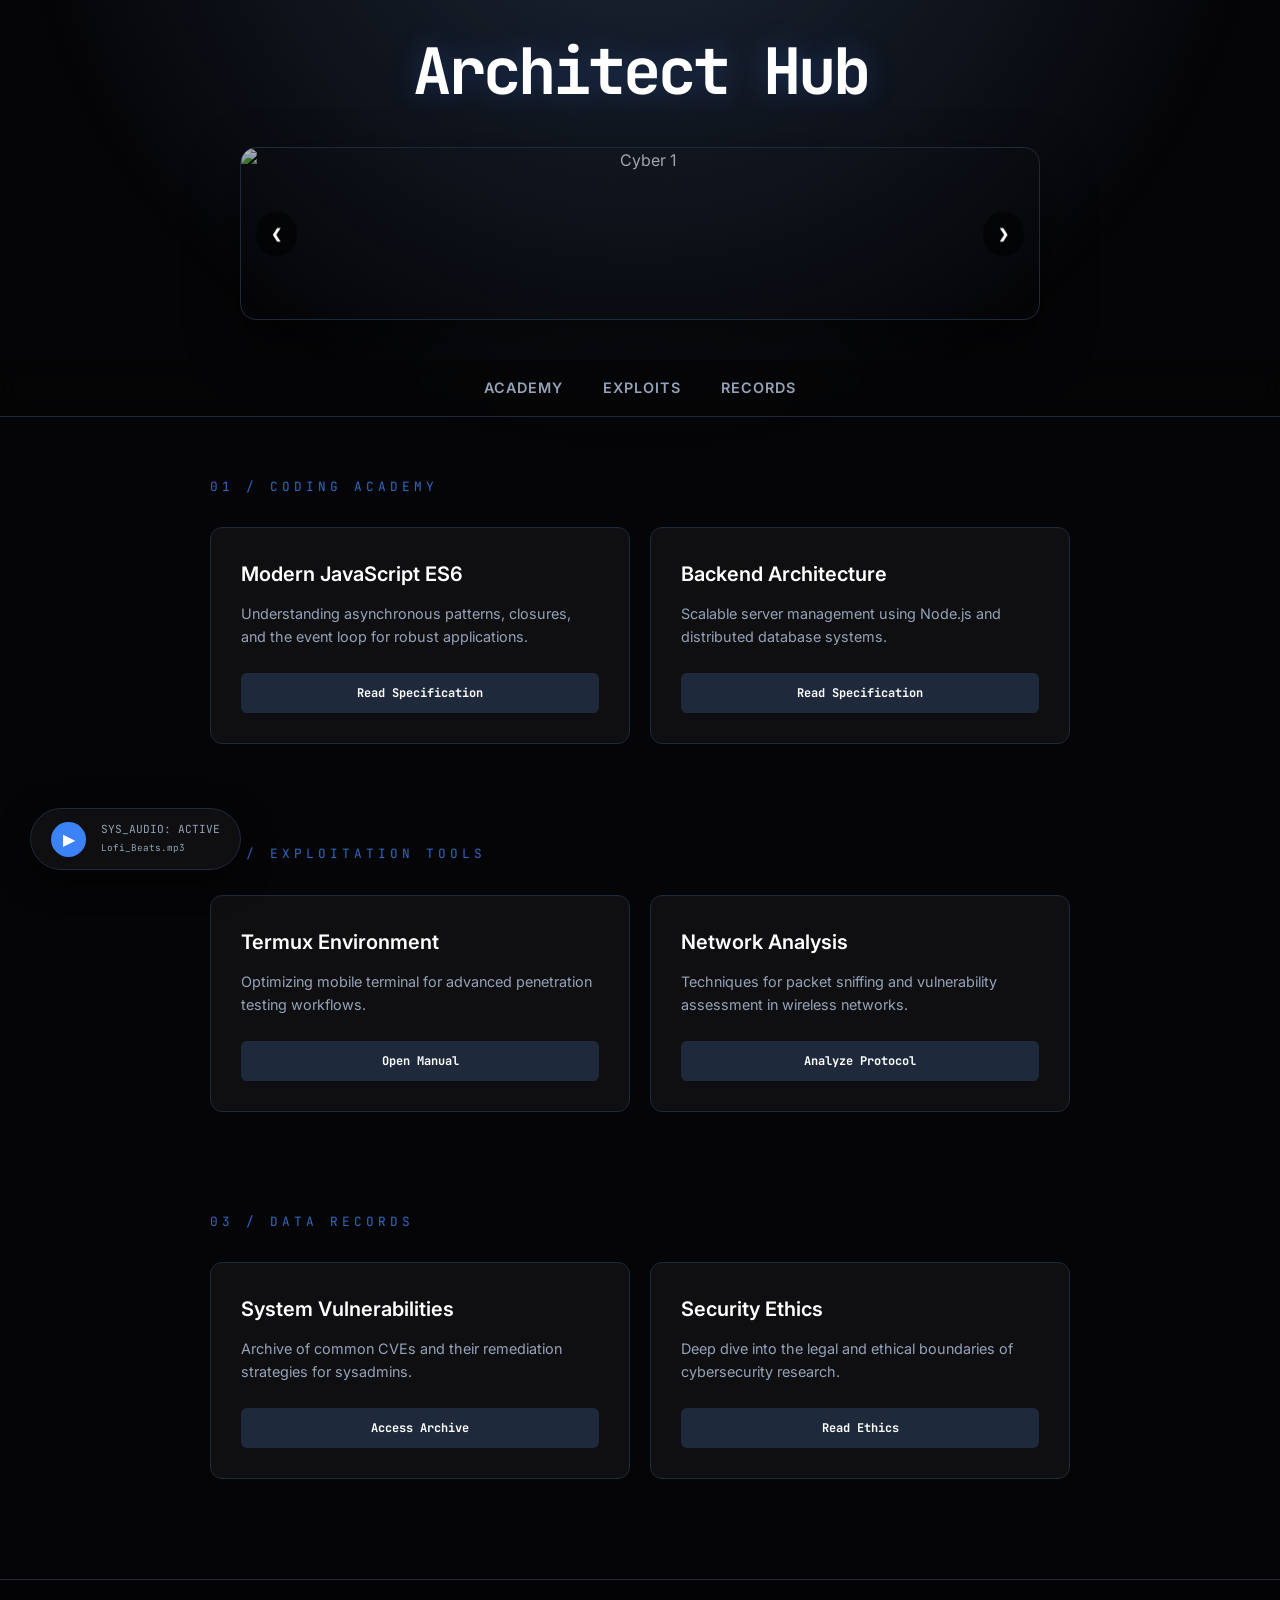
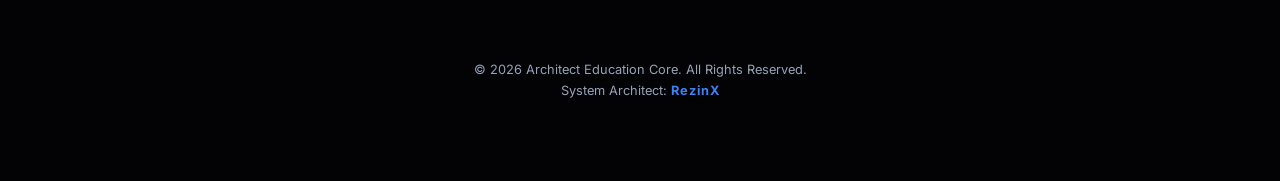
==== index.html @ 2b53e0f3 "succes" ====
<!DOCTYPE html>
<html lang="id">
<head>
    <meta charset="UTF-8">
    <meta name="viewport" content="width=device-width, initial-scale=1.0">
    <title>Architect Hub | RezinX Premium</title>
    <style>
        @import url('https://fonts.googleapis.com/css2?family=Inter:wght@300;400;600&family=JetBrains+Mono:wght@500;700&display=swap');

        :root {
            --bg: #050507;
            --surface: #0f0f12;
            --accent: #3b82f6; /* Elegant Blue */
            --text: #e2e8f0;
            --text-dim: #94a3b8;
            --glass: rgba(15, 15, 18, 0.95);
        }

        * { margin: 0; padding: 0; box-sizing: border-box; scroll-behavior: smooth; }
        body {
            background: var(--bg);
            color: var(--text);
            font-family: 'Inter', sans-serif;
            line-height: 1.6;
            overflow-x: hidden;
        }

        /* Ambient Background */
        body::before {
            content: ""; position: fixed; top: 0; left: 0; width: 100%; height: 100%;
            background: radial-gradient(circle at 50% -20%, #1e293b 0%, transparent 50%);
            z-index: -1;
        }

        /* HEADER */
        header {
            height: 40vh; display: flex; flex-direction: column;
            justify-content: center; align-items: center; text-align: center;
            padding: 20px;
        }

        header h1 {
            font-family: 'JetBrains Mono', monospace; font-size: clamp(2.5rem, 6vw, 4rem);
            letter-spacing: -3px; color: #fff; margin-bottom: 5px;
            text-shadow: 0 0 30px rgba(59, 130, 246, 0.3);
        }

        /* --- NEW FEATURE: IMAGE SLIDER --- */
        .slider-container {
            width: 100%;
            max-width: 800px;
            height: 300px;
            margin: 20px auto;
            position: relative;
            overflow: hidden;
            border-radius: 16px;
            border: 1px solid #1e293b;
            box-shadow: 0 20px 50px rgba(0,0,0,0.5);
        }

        .slider-wrapper {
            display: flex;
            width: 100%;
            height: 100%;
            transition: transform 0.5s ease-in-out;
        }

        .slide {
            min-width: 100%;
            height: 100%;
            object-fit: cover;
            filter: brightness(0.7) contrast(1.1);
        }

        .slider-btn {
            position: absolute;
            top: 50%;
            transform: translateY(-50%);
            background: rgba(0,0,0,0.5);
            color: white;
            border: none;
            padding: 15px;
            cursor: pointer;
            z-index: 10;
            border-radius: 50%;
            font-weight: bold;
            backdrop-filter: blur(5px);
            transition: 0.3s;
        }

        .slider-btn:hover { background: var(--accent); }
        .prev-btn { left: 15px; }
        .next-btn { right: 15px; }

        /* --- NEW FEATURE: AUDIO PLAYER UI --- */
        .audio-player {
            position: fixed;
            bottom: 30px;
            left: 30px;
            background: var(--surface);
            border: 1px solid #1e293b;
            padding: 12px 20px;
            border-radius: 50px;
            display: flex;
            align-items: center;
            gap: 15px;
            z-index: 5000;
            box-shadow: 0 10px 30px rgba(0,0,0,0.5);
            backdrop-filter: blur(10px);
        }

        .audio-info { font-size: 0.7rem; color: var(--text-dim); font-family: 'JetBrains Mono', monospace; }
        .play-btn {
            background: var(--accent);
            border: none;
            width: 35px;
            height: 35px;
            border-radius: 50%;
            color: white;
            cursor: pointer;
            display: flex;
            align-items: center;
            justify-content: center;
            font-size: 1rem;
        }

        /* NAV */
        nav {
            position: sticky; top: 0; background: rgba(5, 5, 7, 0.8);
            backdrop-filter: blur(12px); border-bottom: 1px solid #1e293b;
            padding: 15px; z-index: 100;
        }

        nav ul { display: flex; justify-content: center; list-style: none; gap: 40px; }
        nav a { text-decoration: none; color: var(--text-dim); font-size: 0.9rem; font-weight: 600; transition: 0.3s; text-transform: uppercase; letter-spacing: 1px; }
        nav a:hover { color: var(--accent); }

        /* CONTENT */
        main { max-width: 900px; margin: 60px auto; padding: 0 20px; }
        section { margin-bottom: 100px; }
        .section-title { font-family: 'JetBrains Mono', monospace; font-size: 0.8rem; color: var(--accent); text-transform: uppercase; letter-spacing: 4px; margin-bottom: 30px; display: block; opacity: 0.8; }

        .tool-grid { display: grid; grid-template-columns: repeat(auto-fit, minmax(300px, 1fr)); gap: 20px; }
        .tool-card {
            background: var(--surface); border: 1px solid #1e293b;
            padding: 30px; border-radius: 12px; transition: 0.4s cubic-bezier(0.4, 0, 0.2, 1);
            position: relative; overflow: hidden;
        }

        .tool-card:hover { border-color: var(--accent); transform: translateY(-4px); background: #14141a; box-shadow: 0 10px 40px rgba(0,0,0,0.5); }
        .tool-card h3 { font-size: 1.25rem; margin-bottom: 12px; font-weight: 600; color: #fff; }
        .tool-card p { color: var(--text-dim); font-size: 0.9rem; margin-bottom: 25px; }

        .btn-action {
            background: #1e293b; color: #fff; border: none; padding: 12px 24px;
            border-radius: 6px; font-family: 'JetBrains Mono', monospace; font-size: 0.75rem;
            cursor: pointer; transition: 0.3s; font-weight: bold; width: 100%;
        }

        .btn-action:hover { background: var(--accent); color: #fff; }

        /* MODAL ARTICLE */
        .modal {
            position: fixed; top: 0; left: 0; width: 100%; height: 100%;
            background: var(--glass); display: none; z-index: 2000;
            padding: 40px 20px; overflow-y: auto; backdrop-filter: blur(8px);
        }

        .modal-content {
            background: #0f172a; max-width: 800px; margin: 0 auto;
            padding: 50px; border-radius: 20px; border: 1px solid #334155;
            position: relative; animation: slideUp 0.4s cubic-bezier(0.23, 1, 0.32, 1);
        }

        @keyframes slideUp { from { opacity: 0; transform: translateY(40px); } to { opacity: 1; transform: translateY(0); } }

        .close-modal {
            position: absolute; top: 25px; right: 25px; background: #1e293b;
            border: none; color: #fff; width: 35px; height: 35px; border-radius: 50%;
            cursor: pointer; display: flex; align-items: center; justify-content: center;
        }

        .modal-article h2 { margin-bottom: 25px; color: var(--accent); font-family: 'JetBrains Mono', monospace; font-size: 1.8rem; }
        .modal-article h4 { margin: 20px 0 10px; color: #fff; }
        .modal-article p { margin-bottom: 20px; color: #cbd5e1; font-size: 1.05rem; }
        .modal-article code { background: #1e293b; padding: 2px 6px; border-radius: 4px; color: var(--accent); font-family: 'JetBrains Mono', sans-serif; }

        /* CREDIT */
        footer { text-align: center; padding: 80px 20px; border-top: 1px solid #1e293b; color: var(--text-dim); font-size: 0.8rem; background: #030305; }
        .credit-badge { color: var(--accent); font-weight: bold; letter-spacing: 1px; }

    </style>
</head>
<body>

    <div class="audio-player">
        <button class="play-btn" id="musicBtn">▶</button>
        <div class="audio-info">
            <span>SYS_AUDIO: ACTIVE</span><br>
            <small id="trackName">Lofi_Beats.mp3</small>
        </div>
        <audio id="bgMusic" loop>
            <source src="https://www.soundhelix.com/examples/mp3/SoundHelix-Song-1.mp3" type="audio/mpeg">
        </audio>
    </div>

    <header>
        <h1>Architect Hub</h1>
        
        <div class="slider-container">
            <div class="slider-wrapper" id="slider">
                <img src="https://images.unsplash.com/photo-1550751827-4bd374c3f58b?auto=format&fit=crop&w=800&q=80" class="slide" alt="Cyber 1">
                <img src="https://images.unsplash.com/photo-1526374965328-7f61d4dc18c5?auto=format&fit=crop&w=800&q=80" class="slide" alt="Cyber 2">
                <img src="https://images.unsplash.com/photo-1510915228340-29c85a43dcfe?auto=format&fit=crop&w=800&q=80" class="slide" alt="Cyber 3">
            </div>
            <button class="slider-btn prev-btn" onclick="moveSlide(-1)">❮</button>
            <button class="slider-btn next-btn" onclick="moveSlide(1)">❯</button>
        </div>
    </header>

    <nav>
        <ul>
            <li><a href="#coding">Academy</a></li>
            <li><a href="#hacking">Exploits</a></li>
            <li><a href="#database">Records</a></li>
        </ul>
    </nav>

    <main>
        <section id="coding">
            <span class="section-title">01 / Coding Academy</span>
            <div class="tool-grid">
                <div class="tool-card">
                    <h3>Modern JavaScript ES6</h3>
                    <p>Understanding asynchronous patterns, closures, and the event loop for robust applications.</p>
                    <button class="btn-action" onclick="openArticle('coding-js')">Read Specification</button>
                </div>
                <div class="tool-card">
                    <h3>Backend Architecture</h3>
                    <p>Scalable server management using Node.js and distributed database systems.</p>
                    <button class="btn-action" onclick="openArticle('coding-backend')">Read Specification</button>
                </div>
            </div>
        </section>

        <section id="hacking">
            <span class="section-title">02 / Exploitation Tools</span>
            <div class="tool-grid">
                <div class="tool-card">
                    <h3>Termux Environment</h3>
                    <p>Optimizing mobile terminal for advanced penetration testing workflows.</p>
                    <button class="btn-action" onclick="openArticle('hacking-termux')">Open Manual</button>
                </div>
                <div class="tool-card">
                    <h3>Network Analysis</h3>
                    <p>Techniques for packet sniffing and vulnerability assessment in wireless networks.</p>
                    <button class="btn-action" onclick="openArticle('hacking-network')">Analyze Protocol</button>
                </div>
            </div>
        </section>

        <section id="database">
            <span class="section-title">03 / Data Records</span>
            <div class="tool-grid">
                <div class="tool-card">
                    <h3>System Vulnerabilities</h3>
                    <p>Archive of common CVEs and their remediation strategies for sysadmins.</p>
                    <button class="btn-action" onclick="openArticle('record-cve')">Access Archive</button>
                </div>
                <div class="tool-card">
                    <h3>Security Ethics</h3>
                    <p>Deep dive into the legal and ethical boundaries of cybersecurity research.</p>
                    <button class="btn-action" onclick="openArticle('record-ethics')">Read Ethics</button>
                </div>
            </div>
        </section>
    </main>

    <div id="articleModal" class="modal">
        <div class="modal-content">
            <button class="close-modal" onclick="closeModal()">×</button>
            <div id="articleBody" class="modal-article">
                </div>
        </div>
    </div>

    <footer>
        <p>© 2026 Architect Education Core. All Rights Reserved.</p>
        <p>System Architect: <span class="credit-badge">RezinX</span></p>
    </footer>

    <script>
        // 1. MUSIC ENGINE
        const music = document.getElementById('bgMusic');
        const musicBtn = document.getElementById('musicBtn');
        let isPlaying = false;

        musicBtn.addEventListener('click', () => {
            if (!isPlaying) {
                music.play();
                musicBtn.innerText = "⏸";
                isPlaying = true;
            } else {
                music.pause();
                musicBtn.innerText = "▶";
                isPlaying = false;
            }
        });

        // 2. SLIDER ENGINE
        let currentSlide = 0;
        function moveSlide(direction) {
            const slider = document.getElementById('slider');
            const totalSlides = document.querySelectorAll('.slide').length;
            currentSlide = (currentSlide + direction + totalSlides) % totalSlides;
            slider.style.transform = `translateX(-${currentSlide * 100}%)`;
        }

        // Auto slide setiap 5 detik
        setInterval(() => moveSlide(1), 5000);

        // 3. ARTICLE ENGINE
        const articles = {
            'coding-js': {
                title: 'Modern JavaScript: The ES6+ Paradigm',
                content: `
                    <p>JavaScript telah berevolusi dari sekadar pemanis UI menjadi bahasa tingkat tinggi yang mampu menangani komputasi berat.</p>
                    <h4>Asynchronous Mastery</h4>
                    <p>Penggunaan <code>Promise</code> dan <code>async/await</code> mengubah cara kita menangani data.</p>
                    <h4>Functional Programming</h4>
                    <p>Fitur seperti <code>Map</code>, <code>Filter</code>, dan <code>Reduce</code> bikin kode lu lebih ringkas.</p>
                `
            },
            'coding-backend': {
                title: 'Scalable Backend Infrastructure',
                content: `<p>Backend yang tangguh bukan cuma jalan, tapi juga tahan banting.</p><h4>Node.js Event Loop</h4><p>Sistem single-threaded non-blocking I/O.</p>`
            },
            'hacking-termux': {
                title: 'Termux: Mobile Penetration Suite',
                content: `<p>HP Android lu itu sebenernya supercomputer kecil.</p><h4>Environment Setup</h4><p>Gunakan <code>pkg upgrade</code> secara rutin.</p>`
            },
            'hacking-network': {
                title: 'Network Analysis & Sniffing',
                content: `<p>Menganalisa paket data adalah cara terbaik buat nyari celah.</p><h4>Wireshark & Tcpdump</h4><p>Belajar baca protokol TCP/IP.</p>`
            },
            'record-cve': {
                title: 'Archive: Common Vulnerabilities',
                content: `<p>Seorang arsitek harus tau apa yang bisa bikin bangunannya roboh.</p><h4>Log4Shell Analysis</h4><p>Vulnerabilitas legendaris.</p>`
            },
            'record-ethics': {
                title: 'Ethics in Digital Frontier',
                content: `<p>Skill besar harus dibarengi dengan tanggung jawab yang besar, Boss.</p><h4>White Hat vs Black Hat</h4><p>Bedanya cuma satu: Izin.</p>`
            }
        };

        function openArticle(id) {
            const article = articles[id];
            const body = document.getElementById('articleBody');
            body.innerHTML = `<h2>${article.title}</h2>${article.content}`;
            document.getElementById('articleModal').style.display = 'block';
            document.body.style.overflow = 'hidden'; 
        }

        function closeModal() {
            document.getElementById('articleModal').style.display = 'none';
            document.body.style.overflow = 'auto';
        }

        window.onclick = function(event) {
            const modal = document.getElementById('articleModal');
            if (event.target == modal) closeModal();
        }
    </script>
</body>
</html>
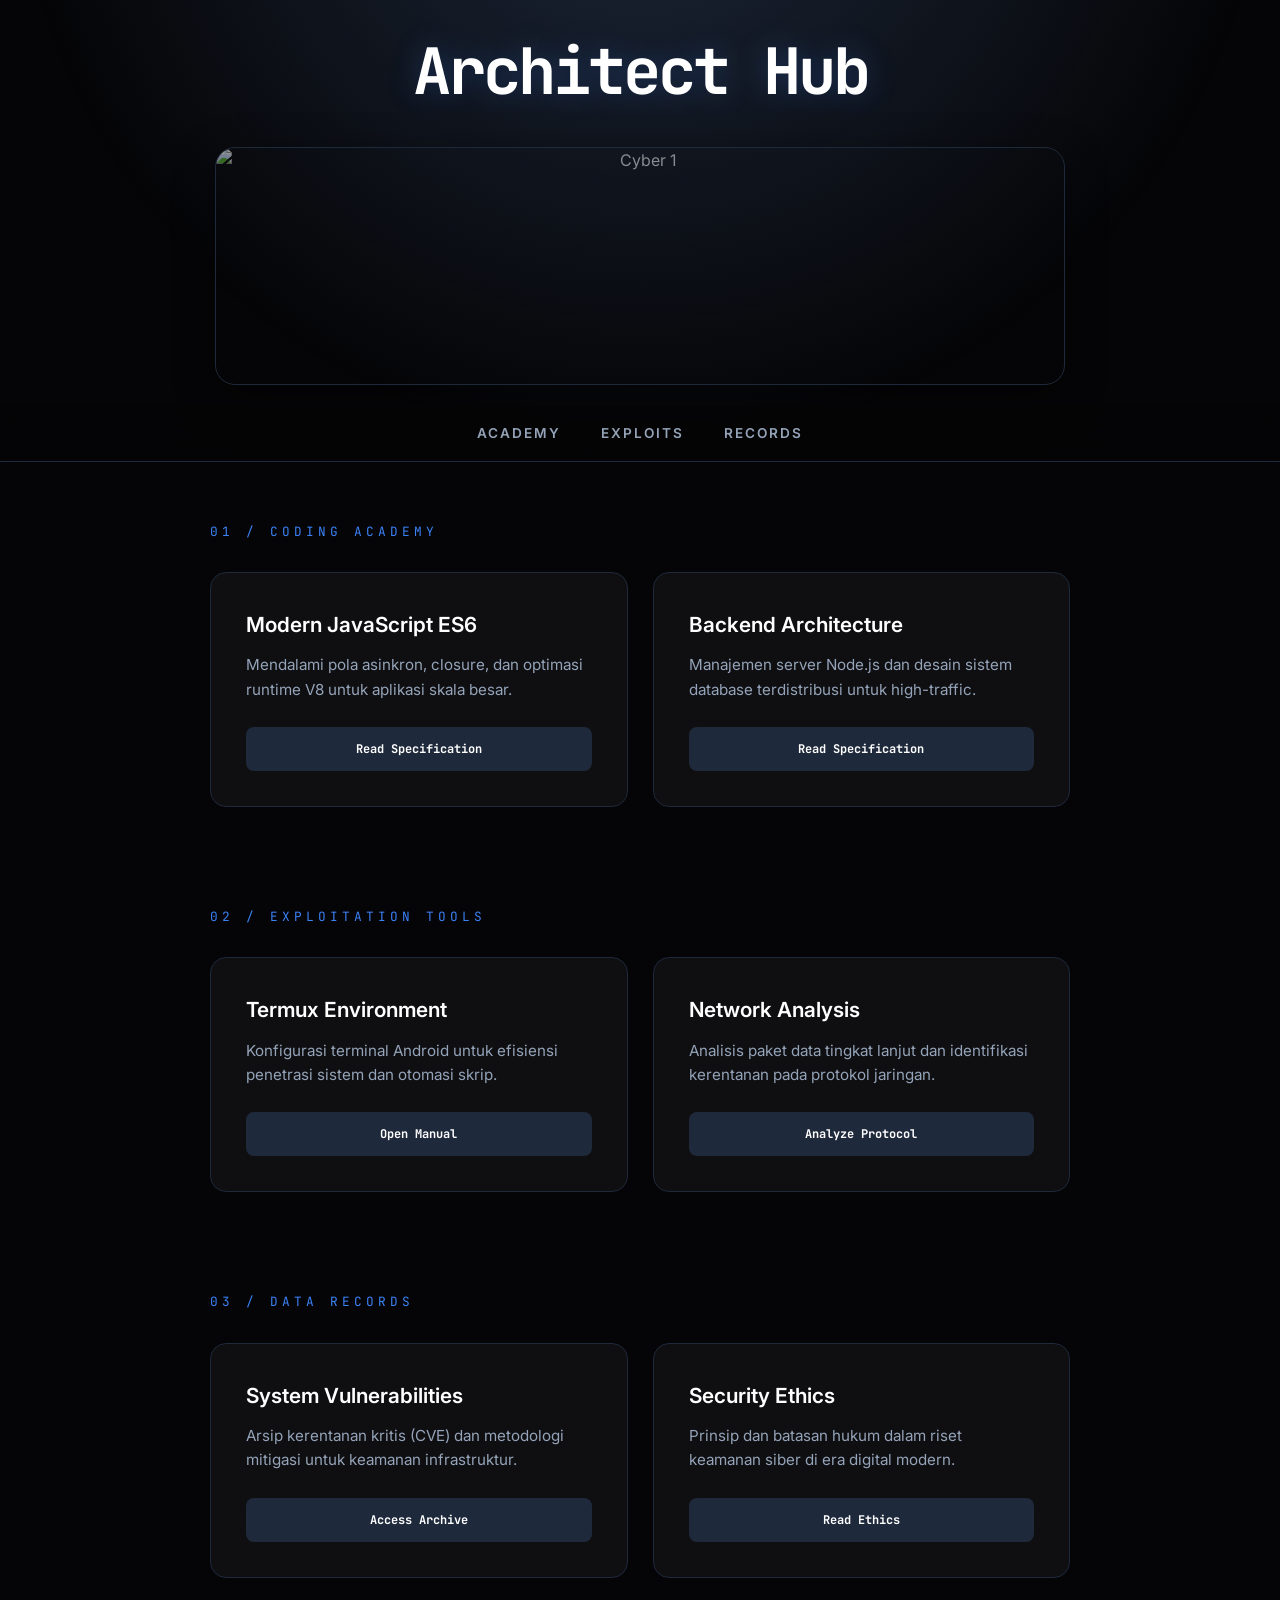
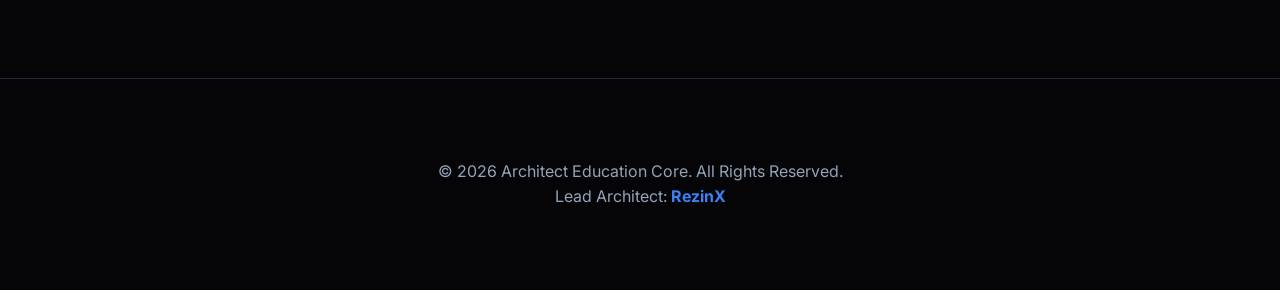
==== commit 3904c2a0: "yes" ====
--- a/index.html
+++ b/index.html
@@ -10,7 +10,7 @@
         :root {
             --bg: #050507;
             --surface: #0f0f12;
-            --accent: #3b82f6; /* Elegant Blue */
+            --accent: #3b82f6; 
             --text: #e2e8f0;
             --text-dim: #94a3b8;
             --glass: rgba(15, 15, 18, 0.95);
@@ -34,187 +34,121 @@
 
         /* HEADER */
         header {
-            height: 40vh; display: flex; flex-direction: column;
+            height: 45vh; display: flex; flex-direction: column;
             justify-content: center; align-items: center; text-align: center;
             padding: 20px;
         }
 
         header h1 {
             font-family: 'JetBrains Mono', monospace; font-size: clamp(2.5rem, 6vw, 4rem);
-            letter-spacing: -3px; color: #fff; margin-bottom: 5px;
+            letter-spacing: -3px; color: #fff; margin-bottom: 25px;
             text-shadow: 0 0 30px rgba(59, 130, 246, 0.3);
         }
 
-        /* --- NEW FEATURE: IMAGE SLIDER --- */
+        /* SEAMLESS SLIDER (NO BUTTONS) */
         .slider-container {
             width: 100%;
-            max-width: 800px;
-            height: 300px;
-            margin: 20px auto;
+            max-width: 850px;
+            height: 280px;
+            margin: 0 auto;
             position: relative;
             overflow: hidden;
-            border-radius: 16px;
+            border-radius: 20px;
             border: 1px solid #1e293b;
-            box-shadow: 0 20px 50px rgba(0,0,0,0.5);
+            box-shadow: 0 10px 40px rgba(0,0,0,0.4);
         }
 
         .slider-wrapper {
             display: flex;
             width: 100%;
             height: 100%;
-            transition: transform 0.5s ease-in-out;
+            transition: transform 1.2s cubic-bezier(0.65, 0, 0.35, 1);
         }
 
         .slide {
             min-width: 100%;
             height: 100%;
             object-fit: cover;
-            filter: brightness(0.7) contrast(1.1);
-        }
-
-        .slider-btn {
-            position: absolute;
-            top: 50%;
-            transform: translateY(-50%);
-            background: rgba(0,0,0,0.5);
-            color: white;
-            border: none;
-            padding: 15px;
-            cursor: pointer;
-            z-index: 10;
-            border-radius: 50%;
-            font-weight: bold;
-            backdrop-filter: blur(5px);
-            transition: 0.3s;
-        }
-
-        .slider-btn:hover { background: var(--accent); }
-        .prev-btn { left: 15px; }
-        .next-btn { right: 15px; }
-
-        /* --- NEW FEATURE: AUDIO PLAYER UI --- */
-        .audio-player {
-            position: fixed;
-            bottom: 30px;
-            left: 30px;
-            background: var(--surface);
-            border: 1px solid #1e293b;
-            padding: 12px 20px;
-            border-radius: 50px;
-            display: flex;
-            align-items: center;
-            gap: 15px;
-            z-index: 5000;
-            box-shadow: 0 10px 30px rgba(0,0,0,0.5);
-            backdrop-filter: blur(10px);
-        }
-
-        .audio-info { font-size: 0.7rem; color: var(--text-dim); font-family: 'JetBrains Mono', monospace; }
-        .play-btn {
-            background: var(--accent);
-            border: none;
-            width: 35px;
-            height: 35px;
-            border-radius: 50%;
-            color: white;
-            cursor: pointer;
-            display: flex;
-            align-items: center;
-            justify-content: center;
-            font-size: 1rem;
-        }
-
-        /* NAV */
+            filter: brightness(0.6);
+        }
+
+        /* NAVIGATION */
         nav {
-            position: sticky; top: 0; background: rgba(5, 5, 7, 0.8);
-            backdrop-filter: blur(12px); border-bottom: 1px solid #1e293b;
+            position: sticky; top: 0; background: rgba(5, 5, 7, 0.85);
+            backdrop-filter: blur(15px); border-bottom: 1px solid #1e293b;
             padding: 15px; z-index: 100;
         }
 
         nav ul { display: flex; justify-content: center; list-style: none; gap: 40px; }
-        nav a { text-decoration: none; color: var(--text-dim); font-size: 0.9rem; font-weight: 600; transition: 0.3s; text-transform: uppercase; letter-spacing: 1px; }
-        nav a:hover { color: var(--accent); }
-
-        /* CONTENT */
+        nav a { text-decoration: none; color: var(--text-dim); font-size: 0.85rem; font-weight: 600; transition: 0.3s; text-transform: uppercase; letter-spacing: 2px; }
+        nav a:hover { color: var(--accent); text-shadow: 0 0 10px var(--accent); }
+
+        /* MAIN CONTENT */
         main { max-width: 900px; margin: 60px auto; padding: 0 20px; }
         section { margin-bottom: 100px; }
-        .section-title { font-family: 'JetBrains Mono', monospace; font-size: 0.8rem; color: var(--accent); text-transform: uppercase; letter-spacing: 4px; margin-bottom: 30px; display: block; opacity: 0.8; }
-
-        .tool-grid { display: grid; grid-template-columns: repeat(auto-fit, minmax(300px, 1fr)); gap: 20px; }
+        .section-title { font-family: 'JetBrains Mono', monospace; font-size: 0.8rem; color: var(--accent); text-transform: uppercase; letter-spacing: 4px; margin-bottom: 30px; display: block; }
+
+        .tool-grid { display: grid; grid-template-columns: repeat(auto-fit, minmax(300px, 1fr)); gap: 25px; }
         .tool-card {
             background: var(--surface); border: 1px solid #1e293b;
-            padding: 30px; border-radius: 12px; transition: 0.4s cubic-bezier(0.4, 0, 0.2, 1);
-            position: relative; overflow: hidden;
-        }
-
-        .tool-card:hover { border-color: var(--accent); transform: translateY(-4px); background: #14141a; box-shadow: 0 10px 40px rgba(0,0,0,0.5); }
-        .tool-card h3 { font-size: 1.25rem; margin-bottom: 12px; font-weight: 600; color: #fff; }
-        .tool-card p { color: var(--text-dim); font-size: 0.9rem; margin-bottom: 25px; }
+            padding: 35px; border-radius: 16px; transition: 0.4s cubic-bezier(0.4, 0, 0.2, 1);
+        }
+
+        .tool-card:hover { border-color: var(--accent); transform: translateY(-6px); background: #14141a; }
+        .tool-card h3 { font-size: 1.3rem; margin-bottom: 12px; font-weight: 600; color: #fff; }
+        .tool-card p { color: var(--text-dim); font-size: 0.95rem; margin-bottom: 25px; }
 
         .btn-action {
-            background: #1e293b; color: #fff; border: none; padding: 12px 24px;
-            border-radius: 6px; font-family: 'JetBrains Mono', monospace; font-size: 0.75rem;
+            background: #1e293b; color: #fff; border: none; padding: 14px;
+            border-radius: 8px; font-family: 'JetBrains Mono', monospace; font-size: 0.75rem;
             cursor: pointer; transition: 0.3s; font-weight: bold; width: 100%;
         }
 
-        .btn-action:hover { background: var(--accent); color: #fff; }
+        .btn-action:hover { background: var(--accent); box-shadow: 0 0 20px rgba(59, 130, 246, 0.4); }
 
         /* MODAL ARTICLE */
         .modal {
             position: fixed; top: 0; left: 0; width: 100%; height: 100%;
             background: var(--glass); display: none; z-index: 2000;
-            padding: 40px 20px; overflow-y: auto; backdrop-filter: blur(8px);
+            padding: 40px 20px; overflow-y: auto; backdrop-filter: blur(10px);
         }
 
         .modal-content {
-            background: #0f172a; max-width: 800px; margin: 0 auto;
-            padding: 50px; border-radius: 20px; border: 1px solid #334155;
-            position: relative; animation: slideUp 0.4s cubic-bezier(0.23, 1, 0.32, 1);
-        }
-
-        @keyframes slideUp { from { opacity: 0; transform: translateY(40px); } to { opacity: 1; transform: translateY(0); } }
+            background: #0f172a; max-width: 850px; margin: 0 auto;
+            padding: 60px; border-radius: 24px; border: 1px solid #334155;
+            position: relative; animation: slideUp 0.5s ease-out;
+        }
+
+        @keyframes slideUp { from { opacity: 0; transform: translateY(50px); } to { opacity: 1; transform: translateY(0); } }
 
         .close-modal {
-            position: absolute; top: 25px; right: 25px; background: #1e293b;
-            border: none; color: #fff; width: 35px; height: 35px; border-radius: 50%;
-            cursor: pointer; display: flex; align-items: center; justify-content: center;
-        }
-
-        .modal-article h2 { margin-bottom: 25px; color: var(--accent); font-family: 'JetBrains Mono', monospace; font-size: 1.8rem; }
-        .modal-article h4 { margin: 20px 0 10px; color: #fff; }
-        .modal-article p { margin-bottom: 20px; color: #cbd5e1; font-size: 1.05rem; }
-        .modal-article code { background: #1e293b; padding: 2px 6px; border-radius: 4px; color: var(--accent); font-family: 'JetBrains Mono', sans-serif; }
-
-        /* CREDIT */
-        footer { text-align: center; padding: 80px 20px; border-top: 1px solid #1e293b; color: var(--text-dim); font-size: 0.8rem; background: #030305; }
-        .credit-badge { color: var(--accent); font-weight: bold; letter-spacing: 1px; }
+            position: absolute; top: 30px; right: 30px; background: #1e293b;
+            border: none; color: #fff; width: 40px; height: 40px; border-radius: 50%;
+            cursor: pointer; font-size: 1.2rem;
+        }
+
+        .modal-article h2 { margin-bottom: 30px; color: var(--accent); font-family: 'JetBrains Mono', monospace; font-size: 2rem; border-left: 5px solid var(--accent); padding-left: 20px; }
+        .modal-article h4 { margin: 25px 0 10px; color: #fff; text-transform: uppercase; font-size: 0.9rem; letter-spacing: 1px; }
+        .modal-article p { margin-bottom: 20px; color: #cbd5e1; font-size: 1.1rem; text-align: justify; }
+        .modal-article code { background: #1e293b; padding: 3px 8px; border-radius: 5px; color: var(--accent); font-family: 'JetBrains Mono', monospace; }
+
+        /* FOOTER */
+        footer { text-align: center; padding: 80px 20px; border-top: 1px solid #1e293b; color: var(--text-dim); }
+        .credit-badge { color: var(--accent); font-weight: bold; }
 
     </style>
 </head>
 <body>
-
-    <div class="audio-player">
-        <button class="play-btn" id="musicBtn">▶</button>
-        <div class="audio-info">
-            <span>SYS_AUDIO: ACTIVE</span><br>
-            <small id="trackName">Lofi_Beats.mp3</small>
-        </div>
-        <audio id="bgMusic" loop>
-            <source src="https://www.soundhelix.com/examples/mp3/SoundHelix-Song-1.mp3" type="audio/mpeg">
-        </audio>
-    </div>
 
     <header>
         <h1>Architect Hub</h1>
         
         <div class="slider-container">
             <div class="slider-wrapper" id="slider">
-                <img src="https://images.unsplash.com/photo-1550751827-4bd374c3f58b?auto=format&fit=crop&w=800&q=80" class="slide" alt="Cyber 1">
-                <img src="https://images.unsplash.com/photo-1526374965328-7f61d4dc18c5?auto=format&fit=crop&w=800&q=80" class="slide" alt="Cyber 2">
-                <img src="https://images.unsplash.com/photo-1510915228340-29c85a43dcfe?auto=format&fit=crop&w=800&q=80" class="slide" alt="Cyber 3">
+                <img src="https://images.unsplash.com/photo-1550751827-4bd374c3f58b?auto=format&fit=crop&w=1200&q=80" class="slide" alt="Cyber 1">
+                <img src="https://images.unsplash.com/photo-1526374965328-7f61d4dc18c5?auto=format&fit=crop&w=1200&q=80" class="slide" alt="Cyber 2">
+                <img src="https://images.unsplash.com/photo-1510915228340-29c85a43dcfe?auto=format&fit=crop&w=1200&q=80" class="slide" alt="Cyber 3">
             </div>
-            <button class="slider-btn prev-btn" onclick="moveSlide(-1)">❮</button>
-            <button class="slider-btn next-btn" onclick="moveSlide(1)">❯</button>
         </div>
     </header>
 
@@ -232,12 +166,12 @@
             <div class="tool-grid">
                 <div class="tool-card">
                     <h3>Modern JavaScript ES6</h3>
-                    <p>Understanding asynchronous patterns, closures, and the event loop for robust applications.</p>
+                    <p>Mendalami pola asinkron, closure, dan optimasi runtime V8 untuk aplikasi skala besar.</p>
                     <button class="btn-action" onclick="openArticle('coding-js')">Read Specification</button>
                 </div>
                 <div class="tool-card">
                     <h3>Backend Architecture</h3>
-                    <p>Scalable server management using Node.js and distributed database systems.</p>
+                    <p>Manajemen server Node.js dan desain sistem database terdistribusi untuk high-traffic.</p>
                     <button class="btn-action" onclick="openArticle('coding-backend')">Read Specification</button>
                 </div>
             </div>
@@ -248,12 +182,12 @@
             <div class="tool-grid">
                 <div class="tool-card">
                     <h3>Termux Environment</h3>
-                    <p>Optimizing mobile terminal for advanced penetration testing workflows.</p>
+                    <p>Konfigurasi terminal Android untuk efisiensi penetrasi sistem dan otomasi skrip.</p>
                     <button class="btn-action" onclick="openArticle('hacking-termux')">Open Manual</button>
                 </div>
                 <div class="tool-card">
                     <h3>Network Analysis</h3>
-                    <p>Techniques for packet sniffing and vulnerability assessment in wireless networks.</p>
+                    <p>Analisis paket data tingkat lanjut dan identifikasi kerentanan pada protokol jaringan.</p>
                     <button class="btn-action" onclick="openArticle('hacking-network')">Analyze Protocol</button>
                 </div>
             </div>
@@ -264,12 +198,12 @@
             <div class="tool-grid">
                 <div class="tool-card">
                     <h3>System Vulnerabilities</h3>
-                    <p>Archive of common CVEs and their remediation strategies for sysadmins.</p>
+                    <p>Arsip kerentanan kritis (CVE) dan metodologi mitigasi untuk keamanan infrastruktur.</p>
                     <button class="btn-action" onclick="openArticle('record-cve')">Access Archive</button>
                 </div>
                 <div class="tool-card">
                     <h3>Security Ethics</h3>
-                    <p>Deep dive into the legal and ethical boundaries of cybersecurity research.</p>
+                    <p>Prinsip dan batasan hukum dalam riset keamanan siber di era digital modern.</p>
                     <button class="btn-action" onclick="openArticle('record-ethics')">Read Ethics</button>
                 </div>
             </div>
@@ -279,77 +213,87 @@
     <div id="articleModal" class="modal">
         <div class="modal-content">
             <button class="close-modal" onclick="closeModal()">×</button>
-            <div id="articleBody" class="modal-article">
-                </div>
+            <div id="articleBody" class="modal-article"></div>
         </div>
     </div>
 
     <footer>
         <p>© 2026 Architect Education Core. All Rights Reserved.</p>
-        <p>System Architect: <span class="credit-badge">RezinX</span></p>
+        <p>Lead Architect: <span class="credit-badge">RezinX</span></p>
     </footer>
 
     <script>
-        // 1. MUSIC ENGINE
-        const music = document.getElementById('bgMusic');
-        const musicBtn = document.getElementById('musicBtn');
-        let isPlaying = false;
-
-        musicBtn.addEventListener('click', () => {
-            if (!isPlaying) {
-                music.play();
-                musicBtn.innerText = "⏸";
-                isPlaying = true;
-            } else {
-                music.pause();
-                musicBtn.innerText = "▶";
-                isPlaying = false;
-            }
-        });
-
-        // 2. SLIDER ENGINE
+        // 1. AUTOMATIC SLIDER ENGINE
         let currentSlide = 0;
-        function moveSlide(direction) {
-            const slider = document.getElementById('slider');
-            const totalSlides = document.querySelectorAll('.slide').length;
-            currentSlide = (currentSlide + direction + totalSlides) % totalSlides;
+        const slider = document.getElementById('slider');
+        const slides = document.querySelectorAll('.slide');
+        
+        function nextSlide() {
+            currentSlide = (currentSlide + 1) % slides.length;
             slider.style.transform = `translateX(-${currentSlide * 100}%)`;
         }
-
-        // Auto slide setiap 5 detik
-        setInterval(() => moveSlide(1), 5000);
-
-        // 3. ARTICLE ENGINE
+        setInterval(nextSlide, 4500);
+
+        // 2. DETAILED ARTICLES
         const articles = {
             'coding-js': {
                 title: 'Modern JavaScript: The ES6+ Paradigm',
                 content: `
-                    <p>JavaScript telah berevolusi dari sekadar pemanis UI menjadi bahasa tingkat tinggi yang mampu menangani komputasi berat.</p>
+                    <p>JavaScript bukan lagi sekadar bahasa skrip browser. Dalam ekosistem modern, pemahaman mendalam tentang runtime engine sangat krusial.</p>
                     <h4>Asynchronous Mastery</h4>
-                    <p>Penggunaan <code>Promise</code> dan <code>async/await</code> mengubah cara kita menangani data.</p>
-                    <h4>Functional Programming</h4>
-                    <p>Fitur seperti <code>Map</code>, <code>Filter</code>, dan <code>Reduce</code> bikin kode lu lebih ringkas.</p>
+                    <p>Mekanisme <code>Event Loop</code> adalah jantung dari JS. Penggunaan <code>Promise.all()</code> untuk eksekusi paralel dan <code>async/await</code> untuk readability bukan hanya soal gaya kode, tapi soal efisiensi thread management agar aplikasi tidak mengalami blocking.</p>
+                    <h4>Memory Management</h4>
+                    <p>Closures memungkinkan enkapsulasi data, namun jika tidak ditangani dengan benar, bisa menyebabkan memory leaks. Memahami Scope Chain adalah perbedaan antara coder amatir dan pro.</p>
                 `
             },
             'coding-backend': {
                 title: 'Scalable Backend Infrastructure',
-                content: `<p>Backend yang tangguh bukan cuma jalan, tapi juga tahan banting.</p><h4>Node.js Event Loop</h4><p>Sistem single-threaded non-blocking I/O.</p>`
+                content: `
+                    <p>Membangun backend yang mampu menangani jutaan request membutuhkan arsitektur yang tangguh.</p>
+                    <h4>Node.js Architecture</h4>
+                    <p>Memanfaatkan arsitektur non-blocking I/O memungkinkan Node.js mengungguli server tradisional dalam hal konkurensi. Namun, kunci skalabilitas ada pada Load Balancing dan Clustering.</p>
+                    <h4>Database Optimization</h4>
+                    <p>Penggunaan Redis sebagai layer caching dapat mengurangi latency database hingga 80% pada query yang repetitif.</p>
+                `
             },
             'hacking-termux': {
-                title: 'Termux: Mobile Penetration Suite',
-                content: `<p>HP Android lu itu sebenernya supercomputer kecil.</p><h4>Environment Setup</h4><p>Gunakan <code>pkg upgrade</code> secara rutin.</p>`
+                title: 'Termux: Advanced Mobile Suite',
+                content: `
+                    <p>Termux mengubah perangkat Android menjadi workstation Linux portabel yang sangat kuat.</p>
+                    <h4>System Hardening</h4>
+                    <p>Keamanan alat lu dimulai dari package yang paling up-to-date. Integrasikan kunci SSH untuk akses remote yang aman tanpa password manual.</p>
+                    <h4>Scripting Automation</h4>
+                    <p>Gunakan Bash atau Python untuk membuat skrip otomasi yang dapat memantau uptime server atau menjalankan audit keamanan terjadwal.</p>
+                `
             },
             'hacking-network': {
-                title: 'Network Analysis & Sniffing',
-                content: `<p>Menganalisa paket data adalah cara terbaik buat nyari celah.</p><h4>Wireshark & Tcpdump</h4><p>Belajar baca protokol TCP/IP.</p>`
+                title: 'Advanced Network Analysis',
+                content: `
+                    <p>Jaringan adalah medan perang utama dalam keamanan siber. Tanpa pemahaman protokol, lu cuma script kiddie.</p>
+                    <h4>Packet Deep Inspection</h4>
+                    <p>Pahami struktur paket TCP/IP: Header, Flags (SYN, ACK, FIN), dan Payload untuk mendeteksi anomali trafik di jaringan lokal.</p>
+                    <h4>Vulnerability Scanning</h4>
+                    <p>Nmap bukan sekadar port scanner. Gunakan Scripting Engine (NSE) untuk mendeteksi kerentanan spesifik secara otomatis.</p>
+                `
             },
             'record-cve': {
-                title: 'Archive: Common Vulnerabilities',
-                content: `<p>Seorang arsitek harus tau apa yang bisa bikin bangunannya roboh.</p><h4>Log4Shell Analysis</h4><p>Vulnerabilitas legendaris.</p>`
+                title: 'Archive: System Vulnerabilities (CVE)',
+                content: `
+                    <p>Mengetahui cara bertahan berarti harus mempelajari setiap celah yang pernah ada.</p>
+                    <h4>Supply Chain Attacks</h4>
+                    <p>Analisis pada kerentanan library pihak ketiga yang membuktikan bahwa dependency management adalah risiko keamanan terbesar saat ini.</p>
+                    <h4>Buffer Overflow</h4>
+                    <p>Memahami bagaimana memori dialokasikan dan bagaimana penulisan data yang tidak divalidasi dapat menyebabkan eksekusi kode arbitrer.</p>
+                `
             },
             'record-ethics': {
-                title: 'Ethics in Digital Frontier',
-                content: `<p>Skill besar harus dibarengi dengan tanggung jawab yang besar, Boss.</p><h4>White Hat vs Black Hat</h4><p>Bedanya cuma satu: Izin.</p>`
+                title: 'Ethics in the Digital Frontier',
+                content: `
+                    <p>Di dunia digital, kode etik adalah navigasi lu agar tidak tersesat dalam kegelapan.</p>
+                    <h4>Responsible Disclosure</h4>
+                    <p>Jika menemukan celah, pro sejati melaporkannya secara privat. Menghancurkan sistem hanya untuk pamer adalah tindakan amatir.</p>
+                    <p><strong>Filosofi RezinX:</strong> Pengetahuan adalah senjata. Gunakan untuk membangun dan melindungi, bukan sekadar merusak untuk validasi sementara.</p>
+                `
             }
         };
 
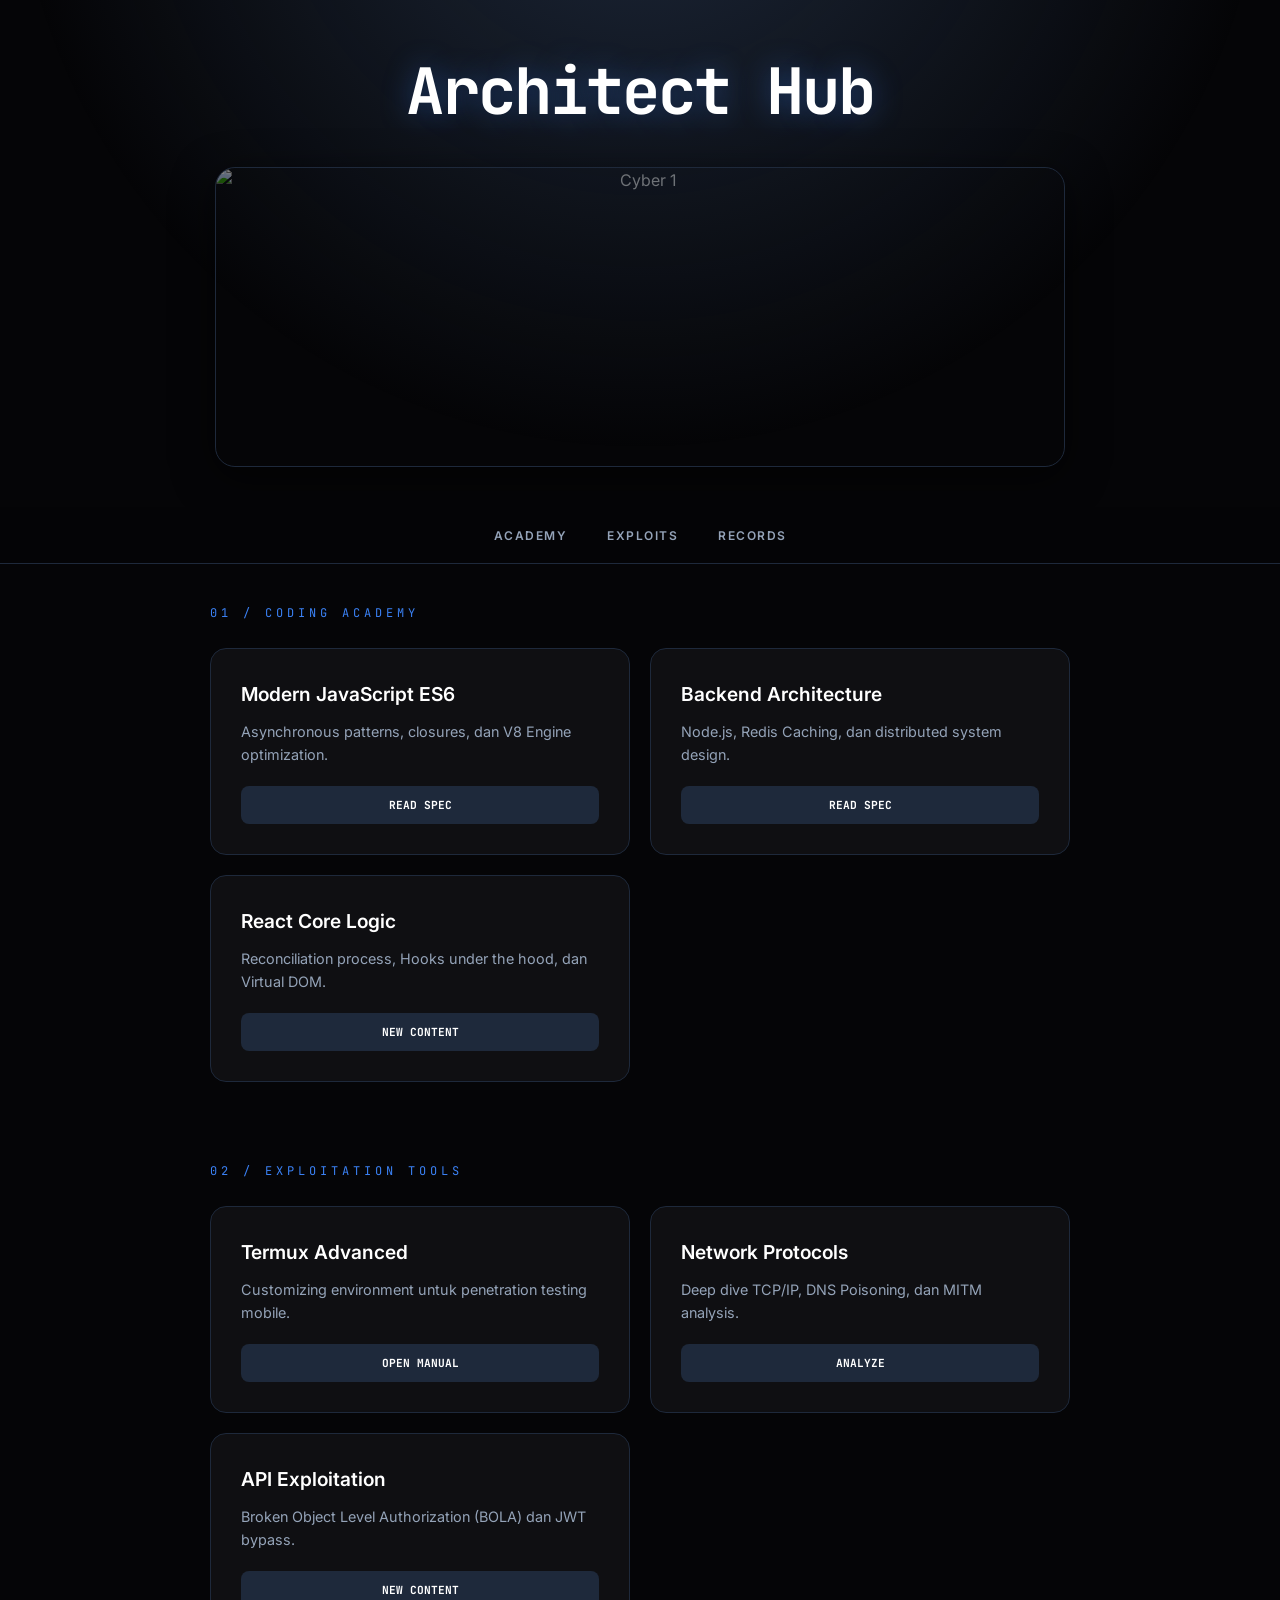
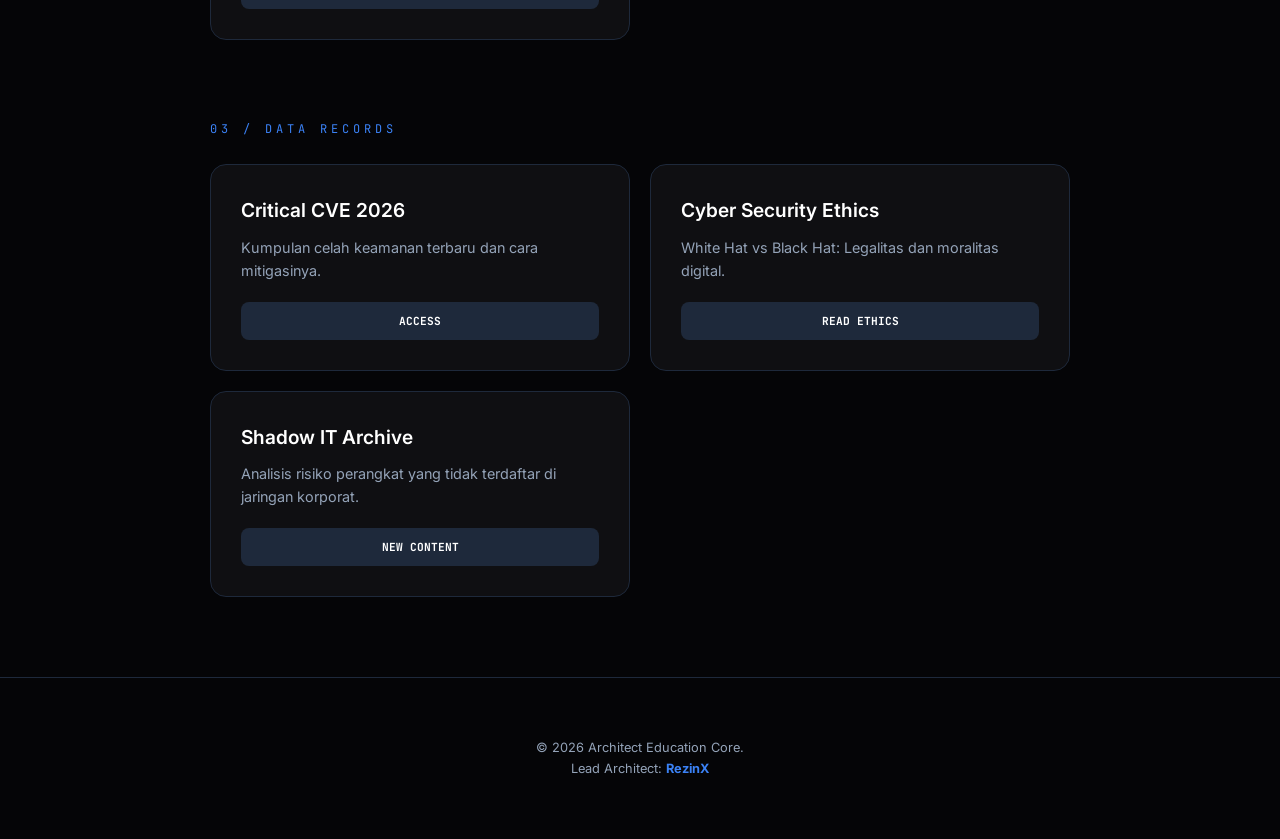
==== commit f1393719: "succes" ====
--- a/index.html
+++ b/index.html
@@ -34,28 +34,28 @@
 
         /* HEADER */
         header {
-            height: 45vh; display: flex; flex-direction: column;
+            min-height: 40vh; display: flex; flex-direction: column;
             justify-content: center; align-items: center; text-align: center;
-            padding: 20px;
+            padding: 40px 20px;
         }
 
         header h1 {
-            font-family: 'JetBrains Mono', monospace; font-size: clamp(2.5rem, 6vw, 4rem);
-            letter-spacing: -3px; color: #fff; margin-bottom: 25px;
-            text-shadow: 0 0 30px rgba(59, 130, 246, 0.3);
-        }
-
-        /* SEAMLESS SLIDER (NO BUTTONS) */
+            font-family: 'JetBrains Mono', monospace; font-size: clamp(2rem, 8vw, 4rem);
+            letter-spacing: -2px; color: #fff; margin-bottom: 25px;
+            text-shadow: 0 0 30px rgba(59, 130, 246, 0.4);
+        }
+
+        /* SEAMLESS SLIDER - OPTIMIZED */
         .slider-container {
             width: 100%;
             max-width: 850px;
-            height: 280px;
+            height: clamp(180px, 40vw, 300px);
             margin: 0 auto;
             position: relative;
             overflow: hidden;
             border-radius: 20px;
             border: 1px solid #1e293b;
-            box-shadow: 0 10px 40px rgba(0,0,0,0.4);
+            box-shadow: 0 10px 40px rgba(0,0,0,0.6);
         }
 
         .slider-wrapper {
@@ -69,71 +69,76 @@
             min-width: 100%;
             height: 100%;
             object-fit: cover;
-            filter: brightness(0.6);
-        }
-
-        /* NAVIGATION */
+            filter: brightness(0.5) contrast(1.2);
+        }
+
+        /* NAVIGATION - MOBILE FRIENDLY */
         nav {
-            position: sticky; top: 0; background: rgba(5, 5, 7, 0.85);
+            position: sticky; top: 0; background: rgba(5, 5, 7, 0.9);
             backdrop-filter: blur(15px); border-bottom: 1px solid #1e293b;
             padding: 15px; z-index: 100;
         }
 
-        nav ul { display: flex; justify-content: center; list-style: none; gap: 40px; }
-        nav a { text-decoration: none; color: var(--text-dim); font-size: 0.85rem; font-weight: 600; transition: 0.3s; text-transform: uppercase; letter-spacing: 2px; }
-        nav a:hover { color: var(--accent); text-shadow: 0 0 10px var(--accent); }
+        nav ul { display: flex; justify-content: center; list-style: none; gap: clamp(15px, 5vw, 40px); }
+        nav a { text-decoration: none; color: var(--text-dim); font-size: 0.75rem; font-weight: 600; transition: 0.3s; text-transform: uppercase; letter-spacing: 1.5px; }
+        nav a:hover { color: var(--accent); }
 
         /* MAIN CONTENT */
-        main { max-width: 900px; margin: 60px auto; padding: 0 20px; }
-        section { margin-bottom: 100px; }
-        .section-title { font-family: 'JetBrains Mono', monospace; font-size: 0.8rem; color: var(--accent); text-transform: uppercase; letter-spacing: 4px; margin-bottom: 30px; display: block; }
-
-        .tool-grid { display: grid; grid-template-columns: repeat(auto-fit, minmax(300px, 1fr)); gap: 25px; }
+        main { max-width: 900px; margin: 40px auto; padding: 0 20px; }
+        section { margin-bottom: 80px; }
+        .section-title { font-family: 'JetBrains Mono', monospace; font-size: 0.75rem; color: var(--accent); text-transform: uppercase; letter-spacing: 4px; margin-bottom: 25px; display: block; }
+
+        .tool-grid { display: grid; grid-template-columns: repeat(auto-fit, minmax(280px, 1fr)); gap: 20px; }
         .tool-card {
             background: var(--surface); border: 1px solid #1e293b;
-            padding: 35px; border-radius: 16px; transition: 0.4s cubic-bezier(0.4, 0, 0.2, 1);
-        }
-
-        .tool-card:hover { border-color: var(--accent); transform: translateY(-6px); background: #14141a; }
-        .tool-card h3 { font-size: 1.3rem; margin-bottom: 12px; font-weight: 600; color: #fff; }
-        .tool-card p { color: var(--text-dim); font-size: 0.95rem; margin-bottom: 25px; }
+            padding: 30px; border-radius: 16px; transition: 0.4s cubic-bezier(0.4, 0, 0.2, 1);
+            display: flex; flex-direction: column; justify-content: space-between;
+        }
+
+        .tool-card:hover { border-color: var(--accent); transform: translateY(-5px); background: #14141a; box-shadow: 0 15px 30px rgba(0,0,0,0.4); }
+        .tool-card h3 { font-size: 1.2rem; margin-bottom: 10px; font-weight: 600; color: #fff; }
+        .tool-card p { color: var(--text-dim); font-size: 0.9rem; margin-bottom: 20px; flex-grow: 1; }
 
         .btn-action {
-            background: #1e293b; color: #fff; border: none; padding: 14px;
-            border-radius: 8px; font-family: 'JetBrains Mono', monospace; font-size: 0.75rem;
+            background: #1e293b; color: #fff; border: none; padding: 12px;
+            border-radius: 8px; font-family: 'JetBrains Mono', monospace; font-size: 0.7rem;
             cursor: pointer; transition: 0.3s; font-weight: bold; width: 100%;
-        }
-
-        .btn-action:hover { background: var(--accent); box-shadow: 0 0 20px rgba(59, 130, 246, 0.4); }
-
-        /* MODAL ARTICLE */
+            text-transform: uppercase;
+        }
+
+        .btn-action:hover { background: var(--accent); box-shadow: 0 0 15px rgba(59, 130, 246, 0.4); }
+
+        /* MODAL ARTICLE - FIX FOR MOBILE */
         .modal {
             position: fixed; top: 0; left: 0; width: 100%; height: 100%;
             background: var(--glass); display: none; z-index: 2000;
-            padding: 40px 20px; overflow-y: auto; backdrop-filter: blur(10px);
+            backdrop-filter: blur(12px);
         }
 
         .modal-content {
-            background: #0f172a; max-width: 850px; margin: 0 auto;
-            padding: 60px; border-radius: 24px; border: 1px solid #334155;
-            position: relative; animation: slideUp 0.5s ease-out;
-        }
-
-        @keyframes slideUp { from { opacity: 0; transform: translateY(50px); } to { opacity: 1; transform: translateY(0); } }
+            background: #0f172a; width: 95%; max-width: 800px; 
+            max-height: 90vh; margin: 5vh auto;
+            padding: clamp(25px, 5vw, 50px); border-radius: 20px; 
+            border: 1px solid #334155;
+            position: relative; overflow-y: auto;
+            animation: slideUp 0.4s ease-out;
+        }
+
+        @keyframes slideUp { from { opacity: 0; transform: translateY(30px); } to { opacity: 1; transform: translateY(0); } }
 
         .close-modal {
-            position: absolute; top: 30px; right: 30px; background: #1e293b;
-            border: none; color: #fff; width: 40px; height: 40px; border-radius: 50%;
-            cursor: pointer; font-size: 1.2rem;
-        }
-
-        .modal-article h2 { margin-bottom: 30px; color: var(--accent); font-family: 'JetBrains Mono', monospace; font-size: 2rem; border-left: 5px solid var(--accent); padding-left: 20px; }
-        .modal-article h4 { margin: 25px 0 10px; color: #fff; text-transform: uppercase; font-size: 0.9rem; letter-spacing: 1px; }
-        .modal-article p { margin-bottom: 20px; color: #cbd5e1; font-size: 1.1rem; text-align: justify; }
-        .modal-article code { background: #1e293b; padding: 3px 8px; border-radius: 5px; color: var(--accent); font-family: 'JetBrains Mono', monospace; }
+            position: sticky; top: -10px; float: right; background: #1e293b;
+            border: none; color: #fff; width: 35px; height: 35px; border-radius: 50%;
+            cursor: pointer; font-size: 1.2rem; z-index: 10; margin-bottom: 10px;
+        }
+
+        .modal-article h2 { margin-bottom: 20px; color: var(--accent); font-family: 'JetBrains Mono', monospace; font-size: clamp(1.4rem, 5vw, 2rem); line-height: 1.2; }
+        .modal-article h4 { margin: 20px 0 8px; color: #fff; text-transform: uppercase; font-size: 0.85rem; letter-spacing: 1px; border-bottom: 1px solid #1e293b; padding-bottom: 5px; }
+        .modal-article p { margin-bottom: 15px; color: #cbd5e1; font-size: 1rem; text-align: left; }
+        .modal-article code { background: #1e293b; padding: 2px 6px; border-radius: 4px; color: var(--accent); font-family: 'JetBrains Mono', monospace; font-size: 0.9rem; }
 
         /* FOOTER */
-        footer { text-align: center; padding: 80px 20px; border-top: 1px solid #1e293b; color: var(--text-dim); }
+        footer { text-align: center; padding: 60px 20px; border-top: 1px solid #1e293b; color: var(--text-dim); font-size: 0.8rem; }
         .credit-badge { color: var(--accent); font-weight: bold; }
 
     </style>
@@ -142,12 +147,12 @@
 
     <header>
         <h1>Architect Hub</h1>
-        
         <div class="slider-container">
             <div class="slider-wrapper" id="slider">
                 <img src="https://images.unsplash.com/photo-1550751827-4bd374c3f58b?auto=format&fit=crop&w=1200&q=80" class="slide" alt="Cyber 1">
                 <img src="https://images.unsplash.com/photo-1526374965328-7f61d4dc18c5?auto=format&fit=crop&w=1200&q=80" class="slide" alt="Cyber 2">
                 <img src="https://images.unsplash.com/photo-1510915228340-29c85a43dcfe?auto=format&fit=crop&w=1200&q=80" class="slide" alt="Cyber 3">
+                <img src="https://images.unsplash.com/photo-1451187580459-43490279c0fa?auto=format&fit=crop&w=1200&q=80" class="slide" alt="Cyber 4">
             </div>
         </div>
     </header>
@@ -166,13 +171,18 @@
             <div class="tool-grid">
                 <div class="tool-card">
                     <h3>Modern JavaScript ES6</h3>
-                    <p>Mendalami pola asinkron, closure, dan optimasi runtime V8 untuk aplikasi skala besar.</p>
-                    <button class="btn-action" onclick="openArticle('coding-js')">Read Specification</button>
+                    <p>Asynchronous patterns, closures, dan V8 Engine optimization.</p>
+                    <button class="btn-action" onclick="openArticle('coding-js')">Read Spec</button>
                 </div>
                 <div class="tool-card">
                     <h3>Backend Architecture</h3>
-                    <p>Manajemen server Node.js dan desain sistem database terdistribusi untuk high-traffic.</p>
-                    <button class="btn-action" onclick="openArticle('coding-backend')">Read Specification</button>
+                    <p>Node.js, Redis Caching, dan distributed system design.</p>
+                    <button class="btn-action" onclick="openArticle('coding-backend')">Read Spec</button>
+                </div>
+                <div class="tool-card">
+                    <h3>React Core Logic</h3>
+                    <p>Reconciliation process, Hooks under the hood, dan Virtual DOM.</p>
+                    <button class="btn-action" onclick="openArticle('coding-react')">NEW CONTENT</button>
                 </div>
             </div>
         </section>
@@ -181,14 +191,19 @@
             <span class="section-title">02 / Exploitation Tools</span>
             <div class="tool-grid">
                 <div class="tool-card">
-                    <h3>Termux Environment</h3>
-                    <p>Konfigurasi terminal Android untuk efisiensi penetrasi sistem dan otomasi skrip.</p>
+                    <h3>Termux Advanced</h3>
+                    <p>Customizing environment untuk penetration testing mobile.</p>
                     <button class="btn-action" onclick="openArticle('hacking-termux')">Open Manual</button>
                 </div>
                 <div class="tool-card">
-                    <h3>Network Analysis</h3>
-                    <p>Analisis paket data tingkat lanjut dan identifikasi kerentanan pada protokol jaringan.</p>
-                    <button class="btn-action" onclick="openArticle('hacking-network')">Analyze Protocol</button>
+                    <h3>Network Protocols</h3>
+                    <p>Deep dive TCP/IP, DNS Poisoning, dan MITM analysis.</p>
+                    <button class="btn-action" onclick="openArticle('hacking-network')">Analyze</button>
+                </div>
+                <div class="tool-card">
+                    <h3>API Exploitation</h3>
+                    <p>Broken Object Level Authorization (BOLA) dan JWT bypass.</p>
+                    <button class="btn-action" onclick="openArticle('hacking-api')">NEW CONTENT</button>
                 </div>
             </div>
         </section>
@@ -197,14 +212,19 @@
             <span class="section-title">03 / Data Records</span>
             <div class="tool-grid">
                 <div class="tool-card">
-                    <h3>System Vulnerabilities</h3>
-                    <p>Arsip kerentanan kritis (CVE) dan metodologi mitigasi untuk keamanan infrastruktur.</p>
-                    <button class="btn-action" onclick="openArticle('record-cve')">Access Archive</button>
-                </div>
-                <div class="tool-card">
-                    <h3>Security Ethics</h3>
-                    <p>Prinsip dan batasan hukum dalam riset keamanan siber di era digital modern.</p>
+                    <h3>Critical CVE 2026</h3>
+                    <p>Kumpulan celah keamanan terbaru dan cara mitigasinya.</p>
+                    <button class="btn-action" onclick="openArticle('record-cve')">Access</button>
+                </div>
+                <div class="tool-card">
+                    <h3>Cyber Security Ethics</h3>
+                    <p>White Hat vs Black Hat: Legalitas dan moralitas digital.</p>
                     <button class="btn-action" onclick="openArticle('record-ethics')">Read Ethics</button>
+                </div>
+                <div class="tool-card">
+                    <h3>Shadow IT Archive</h3>
+                    <p>Analisis risiko perangkat yang tidak terdaftar di jaringan korporat.</p>
+                    <button class="btn-action" onclick="openArticle('record-shadow')">NEW CONTENT</button>
                 </div>
             </div>
         </section>
@@ -218,12 +238,12 @@
     </div>
 
     <footer>
-        <p>© 2026 Architect Education Core. All Rights Reserved.</p>
+        <p>© 2026 Architect Education Core.</p>
         <p>Lead Architect: <span class="credit-badge">RezinX</span></p>
     </footer>
 
     <script>
-        // 1. AUTOMATIC SLIDER ENGINE
+        // 1. AUTOMATIC SEAMLESS SLIDER
         let currentSlide = 0;
         const slider = document.getElementById('slider');
         const slides = document.querySelectorAll('.slide');
@@ -232,67 +252,97 @@
             currentSlide = (currentSlide + 1) % slides.length;
             slider.style.transform = `translateX(-${currentSlide * 100}%)`;
         }
-        setInterval(nextSlide, 4500);
-
-        // 2. DETAILED ARTICLES
+        setInterval(nextSlide, 4000);
+
+        // 2. EXTENDED ARTICLE REPOSITORY (FIXED & ADDED)
         const articles = {
             'coding-js': {
                 title: 'Modern JavaScript: The ES6+ Paradigm',
                 content: `
-                    <p>JavaScript bukan lagi sekadar bahasa skrip browser. Dalam ekosistem modern, pemahaman mendalam tentang runtime engine sangat krusial.</p>
-                    <h4>Asynchronous Mastery</h4>
-                    <p>Mekanisme <code>Event Loop</code> adalah jantung dari JS. Penggunaan <code>Promise.all()</code> untuk eksekusi paralel dan <code>async/await</code> untuk readability bukan hanya soal gaya kode, tapi soal efisiensi thread management agar aplikasi tidak mengalami blocking.</p>
-                    <h4>Memory Management</h4>
-                    <p>Closures memungkinkan enkapsulasi data, namun jika tidak ditangani dengan benar, bisa menyebabkan memory leaks. Memahami Scope Chain adalah perbedaan antara coder amatir dan pro.</p>
+                    <p>JavaScript modern bukan hanya soal sintaks baru, tapi soal bagaimana lu mengelola <strong>Execution Context</strong>.</p>
+                    <h4>V8 Engine Runtime</h4>
+                    <p>Memahami bagaimana <code>Call Stack</code> dan <code>Callback Queue</code> berinteraksi. Penggunaan <code>Microtasks</code> (seperti Promise) selalu diprioritaskan di atas <code>Macrotasks</code> (seperti setTimeout).</p>
+                    <h4>Closures & Memory</h4>
+                    <p>Closures memungkinkan fungsi memiliki akses ke scope induknya bahkan setelah fungsi induk selesai. Hati-hati dengan <em>Memory Leaks</em> pada variabel global yang tidak terpakai.</p>
                 `
             },
             'coding-backend': {
                 title: 'Scalable Backend Infrastructure',
                 content: `
-                    <p>Membangun backend yang mampu menangani jutaan request membutuhkan arsitektur yang tangguh.</p>
-                    <h4>Node.js Architecture</h4>
-                    <p>Memanfaatkan arsitektur non-blocking I/O memungkinkan Node.js mengungguli server tradisional dalam hal konkurensi. Namun, kunci skalabilitas ada pada Load Balancing dan Clustering.</p>
-                    <h4>Database Optimization</h4>
-                    <p>Penggunaan Redis sebagai layer caching dapat mengurangi latency database hingga 80% pada query yang repetitif.</p>
+                    <p>Infrastruktur yang kuat harus bisa menangani jutaan request tanpa <code>downtime</code>.</p>
+                    <h4>Horizontal vs Vertical Scaling</h4>
+                    <p>Jangan cuma upgrade RAM (Vertical). Belajarlah menggunakan <strong>Load Balancer</strong> untuk membagi beban ke beberapa server sekaligus (Horizontal).</p>
+                    <h4>Caching Layer</h4>
+                    <p>Gunakan Redis untuk menyimpan data yang sering diakses agar database lu nggak "meledak" kena query terus menerus.</p>
+                `
+            },
+            'coding-react': {
+                title: 'React Core: Virtual DOM Logic',
+                content: `
+                    <p>Kenapa React cepat? Jawabannya adalah <strong>Reconciliation</strong>.</p>
+                    <h4>Diffing Algorithm</h4>
+                    <p>React membuat salinan DOM di memori. Saat ada perubahan, React membandingkan (diffing) versi lama dan baru, lalu hanya mengupdate bagian yang berubah saja di browser asli.</p>
+                    <h4>State Management</h4>
+                    <p>Hindari <em>Prop Drilling</em> dengan menggunakan <code>Context API</code> atau <code>Zustand</code> untuk aplikasi yang lebih kompleks.</p>
                 `
             },
             'hacking-termux': {
-                title: 'Termux: Advanced Mobile Suite',
-                content: `
-                    <p>Termux mengubah perangkat Android menjadi workstation Linux portabel yang sangat kuat.</p>
-                    <h4>System Hardening</h4>
-                    <p>Keamanan alat lu dimulai dari package yang paling up-to-date. Integrasikan kunci SSH untuk akses remote yang aman tanpa password manual.</p>
-                    <h4>Scripting Automation</h4>
-                    <p>Gunakan Bash atau Python untuk membuat skrip otomasi yang dapat memantau uptime server atau menjalankan audit keamanan terjadwal.</p>
+                title: 'Termux: Advanced Mobile Workstation',
+                content: `
+                    <p>Ubah HP Android lu jadi alat audit keamanan yang powerfull.</p>
+                    <h4>Root vs Non-Root</h4>
+                    <p>Banyak tools memerlukan akses <code>superuser</code> untuk manipulasi packet jaringan. Gunakan <code>proot</code> jika device lu belum di-root untuk simulasi linux distro.</p>
+                    <h4>Metasploit on Termux</h4>
+                    <p>Gunakan script installer terpercaya untuk menjalankan framework exploitasi langsung dari saku lu.</p>
                 `
             },
             'hacking-network': {
                 title: 'Advanced Network Analysis',
                 content: `
-                    <p>Jaringan adalah medan perang utama dalam keamanan siber. Tanpa pemahaman protokol, lu cuma script kiddie.</p>
-                    <h4>Packet Deep Inspection</h4>
-                    <p>Pahami struktur paket TCP/IP: Header, Flags (SYN, ACK, FIN), dan Payload untuk mendeteksi anomali trafik di jaringan lokal.</p>
-                    <h4>Vulnerability Scanning</h4>
-                    <p>Nmap bukan sekadar port scanner. Gunakan Scripting Engine (NSE) untuk mendeteksi kerentanan spesifik secara otomatis.</p>
+                    <p>Jaringan adalah pintu masuk utama. Kalau lu paham protokol, lu pegang kuncinya.</p>
+                    <h4>Man-In-The-Middle (MITM)</h4>
+                    <p>Teknik mencegat data antara user dan server. Gunakan <code>Bettercap</code> untuk melihat bagaimana data sensitif seperti password bisa tercuri jika protokol <code>HTTPS</code> tidak diimplementasikan dengan benar.</p>
+                    <h4>DNS Poisoning</h4>
+                    <p>Memalsukan alamat IP dari sebuah domain untuk mengalihkan traffic ke server palsu milik lu.</p>
+                `
+            },
+            'hacking-api': {
+                title: 'API Exploitation & JWT Security',
+                content: `
+                    <p>Zaman sekarang hampir semua data lewat API. Di situlah letak kelemahannya.</p>
+                    <h4>JWT Bypass</h4>
+                    <p>JSON Web Token seringkali memiliki celah jika signature-nya tidak divalidasi dengan ketat. Lu bisa mencoba mengubah algoritma menjadi <code>none</code> untuk bypass otentikasi.</p>
+                    <h4>BOLA Exploitation</h4>
+                    <p>Mengganti ID pada endpoint API (misal: <code>/user/100</code> jadi <code>/user/101</code>) untuk melihat data orang lain.</p>
                 `
             },
             'record-cve': {
-                title: 'Archive: System Vulnerabilities (CVE)',
-                content: `
-                    <p>Mengetahui cara bertahan berarti harus mempelajari setiap celah yang pernah ada.</p>
-                    <h4>Supply Chain Attacks</h4>
-                    <p>Analisis pada kerentanan library pihak ketiga yang membuktikan bahwa dependency management adalah risiko keamanan terbesar saat ini.</p>
-                    <h4>Buffer Overflow</h4>
-                    <p>Memahami bagaimana memori dialokasikan dan bagaimana penulisan data yang tidak divalidasi dapat menyebabkan eksekusi kode arbitrer.</p>
+                title: 'Critical CVE Archive 2026',
+                content: `
+                    <p>Catatan kerentanan sistem yang paling berbahaya di tahun ini.</p>
+                    <h4>Zero-Day Attacks</h4>
+                    <p>Analisis serangan yang mengeksploitasi celah sebelum developer sempat membuat patch. Fokus pada celah <strong>RCE (Remote Code Execution)</strong> pada kernel linux terbaru.</p>
+                    <h4>Patch Management</h4>
+                    <p>Cara terbaik mitigasi adalah update berkala. Jangan biarkan sistem lu menjalankan software versi usang.</p>
                 `
             },
             'record-ethics': {
-                title: 'Ethics in the Digital Frontier',
-                content: `
-                    <p>Di dunia digital, kode etik adalah navigasi lu agar tidak tersesat dalam kegelapan.</p>
+                title: 'Ethics in Digital Frontier',
+                content: `
+                    <p>Punya skill dewa tapi nggak punya etika? Lu cuma kriminal biasa, Boss.</p>
                     <h4>Responsible Disclosure</h4>
-                    <p>Jika menemukan celah, pro sejati melaporkannya secara privat. Menghancurkan sistem hanya untuk pamer adalah tindakan amatir.</p>
-                    <p><strong>Filosofi RezinX:</strong> Pengetahuan adalah senjata. Gunakan untuk membangun dan melindungi, bukan sekadar merusak untuk validasi sementara.</p>
+                    <p>Kalau nemu bug, laporin ke pemiliknya (Bug Bounty). Jangan dijual ke forum darkweb kalau lu mau dihargai sebagai <strong>White Hat</strong>.</p>
+                    <p><strong>Filosofi RezinX:</strong> Power without control is just chaos. Control without knowledge is just a dream.</p>
+                `
+            },
+            'record-shadow': {
+                title: 'Shadow IT: The Silent Killer',
+                content: `
+                    <p>Banyak karyawan pakai software/hardware tanpa izin IT. Ini adalah lubang keamanan terbesar.</p>
+                    <h4>Unmanaged Devices</h4>
+                    <p>HP atau laptop pribadi yang konek ke wifi kantor tanpa enkripsi standar bisa jadi pintu masuk malware ke database utama.</p>
+                    <h4>Cloud Sprawl</h4>
+                    <p>Data perusahaan yang ditaruh di cloud pribadi (Google Drive/Dropbox) tanpa pengawasan admin sangat rentan bocor.</p>
                 `
             }
         };
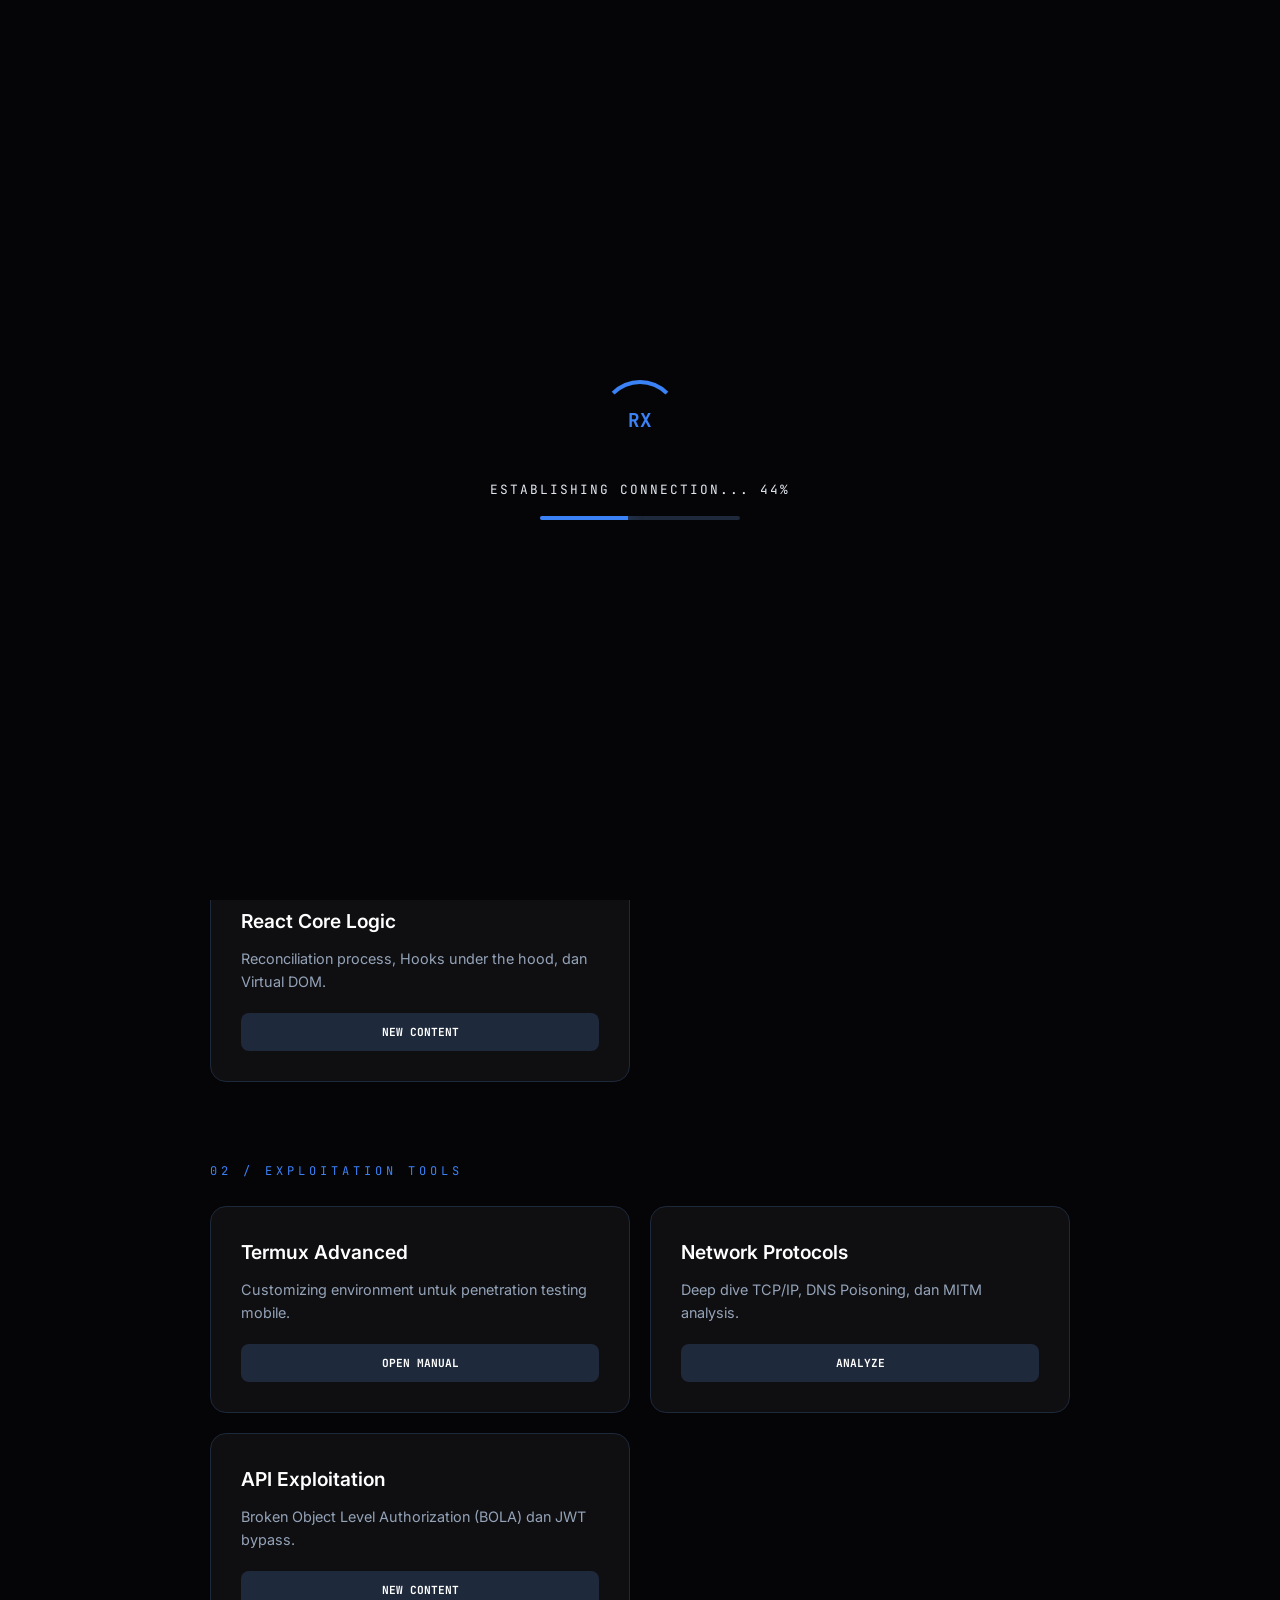
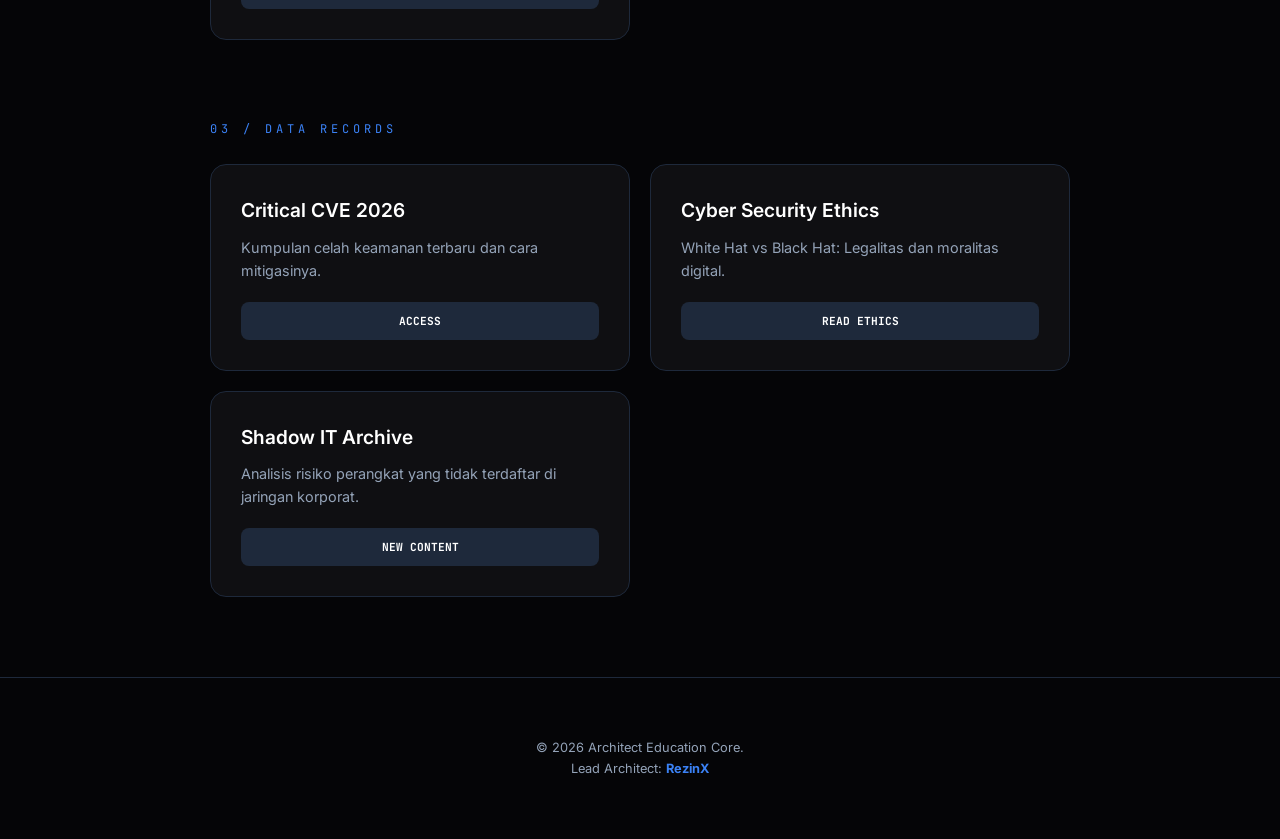
==== commit 6d7bacb0: "succes" ====
--- a/index.html
+++ b/index.html
@@ -16,6 +16,47 @@
             --glass: rgba(15, 15, 18, 0.95);
         }
 
+        /* --- LOADING SCREEN OVERLAY --- */
+        #loader-wrapper {
+            position: fixed; top: 0; left: 0; width: 100%; height: 100%;
+            background: var(--bg); z-index: 9999;
+            display: flex; flex-direction: column; justify-content: center; align-items: center;
+        }
+
+        .loader-logo {
+            width: 80px; height: 80px;
+            border: 4px solid transparent;
+            border-top: 4px solid var(--accent);
+            border-radius: 50%;
+            animation: spin 1s linear infinite;
+            position: relative; margin-bottom: 20px;
+        }
+
+        .loader-logo::before {
+            content: "RX"; position: absolute; top: 50%; left: 50%;
+            transform: translate(-50%, -50%); color: var(--accent);
+            font-family: 'JetBrains Mono', monospace; font-weight: bold; font-size: 1.2rem;
+            animation: pulse 1.5s ease-in-out infinite;
+        }
+
+        .loading-text {
+            font-family: 'JetBrains Mono', monospace; color: var(--text);
+            font-size: 0.8rem; letter-spacing: 2px; margin-bottom: 15px; text-transform: uppercase;
+        }
+
+        .progress-container {
+            width: 200px; height: 4px; background: #1e293b; border-radius: 10px; overflow: hidden;
+        }
+
+        #progress-bar {
+            width: 0%; height: 100%; background: var(--accent);
+            box-shadow: 0 0 15px var(--accent); transition: width 0.2s;
+        }
+
+        @keyframes spin { 0% { transform: rotate(0deg); } 100% { transform: rotate(360deg); } }
+        @keyframes pulse { 0%, 100% { opacity: 1; } 50% { opacity: 0.3; } }
+
+        /* --- ORIGINAL CODE START --- */
         * { margin: 0; padding: 0; box-sizing: border-box; scroll-behavior: smooth; }
         body {
             background: var(--bg);
@@ -25,14 +66,12 @@
             overflow-x: hidden;
         }
 
-        /* Ambient Background */
         body::before {
             content: ""; position: fixed; top: 0; left: 0; width: 100%; height: 100%;
             background: radial-gradient(circle at 50% -20%, #1e293b 0%, transparent 50%);
             z-index: -1;
         }
 
-        /* HEADER */
         header {
             min-height: 40vh; display: flex; flex-direction: column;
             justify-content: center; align-items: center; text-align: center;
@@ -45,7 +84,6 @@
             text-shadow: 0 0 30px rgba(59, 130, 246, 0.4);
         }
 
-        /* SEAMLESS SLIDER - OPTIMIZED */
         .slider-container {
             width: 100%;
             max-width: 850px;
@@ -72,7 +110,6 @@
             filter: brightness(0.5) contrast(1.2);
         }
 
-        /* NAVIGATION - MOBILE FRIENDLY */
         nav {
             position: sticky; top: 0; background: rgba(5, 5, 7, 0.9);
             backdrop-filter: blur(15px); border-bottom: 1px solid #1e293b;
@@ -83,7 +120,6 @@
         nav a { text-decoration: none; color: var(--text-dim); font-size: 0.75rem; font-weight: 600; transition: 0.3s; text-transform: uppercase; letter-spacing: 1.5px; }
         nav a:hover { color: var(--accent); }
 
-        /* MAIN CONTENT */
         main { max-width: 900px; margin: 40px auto; padding: 0 20px; }
         section { margin-bottom: 80px; }
         .section-title { font-family: 'JetBrains Mono', monospace; font-size: 0.75rem; color: var(--accent); text-transform: uppercase; letter-spacing: 4px; margin-bottom: 25px; display: block; }
@@ -108,7 +144,6 @@
 
         .btn-action:hover { background: var(--accent); box-shadow: 0 0 15px rgba(59, 130, 246, 0.4); }
 
-        /* MODAL ARTICLE - FIX FOR MOBILE */
         .modal {
             position: fixed; top: 0; left: 0; width: 100%; height: 100%;
             background: var(--glass); display: none; z-index: 2000;
@@ -121,10 +156,7 @@
             padding: clamp(25px, 5vw, 50px); border-radius: 20px; 
             border: 1px solid #334155;
             position: relative; overflow-y: auto;
-            animation: slideUp 0.4s ease-out;
-        }
-
-        @keyframes slideUp { from { opacity: 0; transform: translateY(30px); } to { opacity: 1; transform: translateY(0); } }
+        }
 
         .close-modal {
             position: sticky; top: -10px; float: right; background: #1e293b;
@@ -137,13 +169,18 @@
         .modal-article p { margin-bottom: 15px; color: #cbd5e1; font-size: 1rem; text-align: left; }
         .modal-article code { background: #1e293b; padding: 2px 6px; border-radius: 4px; color: var(--accent); font-family: 'JetBrains Mono', monospace; font-size: 0.9rem; }
 
-        /* FOOTER */
         footer { text-align: center; padding: 60px 20px; border-top: 1px solid #1e293b; color: var(--text-dim); font-size: 0.8rem; }
         .credit-badge { color: var(--accent); font-weight: bold; }
 
     </style>
 </head>
-<body>
+<body style="overflow: hidden;"> <div id="loader-wrapper">
+        <div class="loader-logo"></div>
+        <div class="loading-text" id="load-status">Loading Wait...</div>
+        <div class="progress-container">
+            <div id="progress-bar"></div>
+        </div>
+    </div>
 
     <header>
         <h1>Architect Hub</h1>
@@ -243,108 +280,56 @@
     </footer>
 
     <script>
-        // 1. AUTOMATIC SEAMLESS SLIDER
+        // --- DYNAMIC LOADER SCRIPT ---
+        window.addEventListener('load', () => {
+            const progressBar = document.getElementById('progress-bar');
+            const statusText = document.getElementById('load-status');
+            const loader = document.getElementById('loader-wrapper');
+            let width = 0;
+
+            // Simulasi deteksi koneksi (Network Speed Simulation)
+            const speed = navigator.connection ? navigator.connection.downlink : 5; 
+            const intervalTime = speed < 2 ? 100 : 30; // Jika internet lambat, bar jalan lebih pelan
+
+            const interval = setInterval(() => {
+                if (width >= 100) {
+                    clearInterval(interval);
+                    statusText.innerText = "System Ready!";
+                    setTimeout(() => {
+                        loader.style.opacity = '0';
+                        loader.style.transition = '0.5s';
+                        document.body.style.overflow = 'auto'; // Unlock scroll
+                        setTimeout(() => loader.style.display = 'none', 500);
+                    }, 500);
+                } else {
+                    width++;
+                    progressBar.style.width = width + '%';
+                    statusText.innerText = `Establishing Connection... ${width}%`;
+                }
+            }, intervalTime);
+        });
+
+        // --- SLIDER ENGINE ---
         let currentSlide = 0;
         const slider = document.getElementById('slider');
         const slides = document.querySelectorAll('.slide');
-        
         function nextSlide() {
             currentSlide = (currentSlide + 1) % slides.length;
             slider.style.transform = `translateX(-${currentSlide * 100}%)`;
         }
         setInterval(nextSlide, 4000);
 
-        // 2. EXTENDED ARTICLE REPOSITORY (FIXED & ADDED)
+        // --- ARTICLES DATA ---
         const articles = {
-            'coding-js': {
-                title: 'Modern JavaScript: The ES6+ Paradigm',
-                content: `
-                    <p>JavaScript modern bukan hanya soal sintaks baru, tapi soal bagaimana lu mengelola <strong>Execution Context</strong>.</p>
-                    <h4>V8 Engine Runtime</h4>
-                    <p>Memahami bagaimana <code>Call Stack</code> dan <code>Callback Queue</code> berinteraksi. Penggunaan <code>Microtasks</code> (seperti Promise) selalu diprioritaskan di atas <code>Macrotasks</code> (seperti setTimeout).</p>
-                    <h4>Closures & Memory</h4>
-                    <p>Closures memungkinkan fungsi memiliki akses ke scope induknya bahkan setelah fungsi induk selesai. Hati-hati dengan <em>Memory Leaks</em> pada variabel global yang tidak terpakai.</p>
-                `
-            },
-            'coding-backend': {
-                title: 'Scalable Backend Infrastructure',
-                content: `
-                    <p>Infrastruktur yang kuat harus bisa menangani jutaan request tanpa <code>downtime</code>.</p>
-                    <h4>Horizontal vs Vertical Scaling</h4>
-                    <p>Jangan cuma upgrade RAM (Vertical). Belajarlah menggunakan <strong>Load Balancer</strong> untuk membagi beban ke beberapa server sekaligus (Horizontal).</p>
-                    <h4>Caching Layer</h4>
-                    <p>Gunakan Redis untuk menyimpan data yang sering diakses agar database lu nggak "meledak" kena query terus menerus.</p>
-                `
-            },
-            'coding-react': {
-                title: 'React Core: Virtual DOM Logic',
-                content: `
-                    <p>Kenapa React cepat? Jawabannya adalah <strong>Reconciliation</strong>.</p>
-                    <h4>Diffing Algorithm</h4>
-                    <p>React membuat salinan DOM di memori. Saat ada perubahan, React membandingkan (diffing) versi lama dan baru, lalu hanya mengupdate bagian yang berubah saja di browser asli.</p>
-                    <h4>State Management</h4>
-                    <p>Hindari <em>Prop Drilling</em> dengan menggunakan <code>Context API</code> atau <code>Zustand</code> untuk aplikasi yang lebih kompleks.</p>
-                `
-            },
-            'hacking-termux': {
-                title: 'Termux: Advanced Mobile Workstation',
-                content: `
-                    <p>Ubah HP Android lu jadi alat audit keamanan yang powerfull.</p>
-                    <h4>Root vs Non-Root</h4>
-                    <p>Banyak tools memerlukan akses <code>superuser</code> untuk manipulasi packet jaringan. Gunakan <code>proot</code> jika device lu belum di-root untuk simulasi linux distro.</p>
-                    <h4>Metasploit on Termux</h4>
-                    <p>Gunakan script installer terpercaya untuk menjalankan framework exploitasi langsung dari saku lu.</p>
-                `
-            },
-            'hacking-network': {
-                title: 'Advanced Network Analysis',
-                content: `
-                    <p>Jaringan adalah pintu masuk utama. Kalau lu paham protokol, lu pegang kuncinya.</p>
-                    <h4>Man-In-The-Middle (MITM)</h4>
-                    <p>Teknik mencegat data antara user dan server. Gunakan <code>Bettercap</code> untuk melihat bagaimana data sensitif seperti password bisa tercuri jika protokol <code>HTTPS</code> tidak diimplementasikan dengan benar.</p>
-                    <h4>DNS Poisoning</h4>
-                    <p>Memalsukan alamat IP dari sebuah domain untuk mengalihkan traffic ke server palsu milik lu.</p>
-                `
-            },
-            'hacking-api': {
-                title: 'API Exploitation & JWT Security',
-                content: `
-                    <p>Zaman sekarang hampir semua data lewat API. Di situlah letak kelemahannya.</p>
-                    <h4>JWT Bypass</h4>
-                    <p>JSON Web Token seringkali memiliki celah jika signature-nya tidak divalidasi dengan ketat. Lu bisa mencoba mengubah algoritma menjadi <code>none</code> untuk bypass otentikasi.</p>
-                    <h4>BOLA Exploitation</h4>
-                    <p>Mengganti ID pada endpoint API (misal: <code>/user/100</code> jadi <code>/user/101</code>) untuk melihat data orang lain.</p>
-                `
-            },
-            'record-cve': {
-                title: 'Critical CVE Archive 2026',
-                content: `
-                    <p>Catatan kerentanan sistem yang paling berbahaya di tahun ini.</p>
-                    <h4>Zero-Day Attacks</h4>
-                    <p>Analisis serangan yang mengeksploitasi celah sebelum developer sempat membuat patch. Fokus pada celah <strong>RCE (Remote Code Execution)</strong> pada kernel linux terbaru.</p>
-                    <h4>Patch Management</h4>
-                    <p>Cara terbaik mitigasi adalah update berkala. Jangan biarkan sistem lu menjalankan software versi usang.</p>
-                `
-            },
-            'record-ethics': {
-                title: 'Ethics in Digital Frontier',
-                content: `
-                    <p>Punya skill dewa tapi nggak punya etika? Lu cuma kriminal biasa, Boss.</p>
-                    <h4>Responsible Disclosure</h4>
-                    <p>Kalau nemu bug, laporin ke pemiliknya (Bug Bounty). Jangan dijual ke forum darkweb kalau lu mau dihargai sebagai <strong>White Hat</strong>.</p>
-                    <p><strong>Filosofi RezinX:</strong> Power without control is just chaos. Control without knowledge is just a dream.</p>
-                `
-            },
-            'record-shadow': {
-                title: 'Shadow IT: The Silent Killer',
-                content: `
-                    <p>Banyak karyawan pakai software/hardware tanpa izin IT. Ini adalah lubang keamanan terbesar.</p>
-                    <h4>Unmanaged Devices</h4>
-                    <p>HP atau laptop pribadi yang konek ke wifi kantor tanpa enkripsi standar bisa jadi pintu masuk malware ke database utama.</p>
-                    <h4>Cloud Sprawl</h4>
-                    <p>Data perusahaan yang ditaruh di cloud pribadi (Google Drive/Dropbox) tanpa pengawasan admin sangat rentan bocor.</p>
-                `
-            }
+            'coding-js': { title: 'Modern JavaScript: The ES6+ Paradigm', content: `<p>JS modern... (isi artikel lu tetap sama)</p>` },
+            'coding-backend': { title: 'Scalable Backend Infrastructure', content: `<p>Backend... (isi artikel lu tetap sama)</p>` },
+            'coding-react': { title: 'React Core: Virtual DOM Logic', content: `<p>React... (isi artikel lu tetap sama)</p>` },
+            'hacking-termux': { title: 'Termux: Advanced Mobile Workstation', content: `<p>Termux... (isi artikel lu tetap sama)</p>` },
+            'hacking-network': { title: 'Advanced Network Analysis', content: `<p>Network... (isi artikel lu tetap sama)</p>` },
+            'hacking-api': { title: 'API Exploitation & JWT Security', content: `<p>API... (isi artikel lu tetap sama)</p>` },
+            'record-cve': { title: 'Critical CVE Archive 2026', content: `<p>CVE... (isi artikel lu tetap sama)</p>` },
+            'record-ethics': { title: 'Ethics in Digital Frontier', content: `<p>Ethics... (isi artikel lu tetap sama)</p>` },
+            'record-shadow': { title: 'Shadow IT: The Silent Killer', content: `<p>Shadow... (isi artikel lu tetap sama)</p>` }
         };
 
         function openArticle(id) {
@@ -357,10 +342,12 @@
 
         function closeModal() {
             document.getElementById('articleModal').style.display = 'none';
-            document.body.style.overflow = 'auto';
-        }
-
-        window.onclick = function(event) {
+            if(document.getElementById('loader-wrapper').style.display === 'none') {
+                document.body.style.overflow = 'auto';
+            }
+        }
+
+        window.onclick = (event) => {
             const modal = document.getElementById('articleModal');
             if (event.target == modal) closeModal();
         }
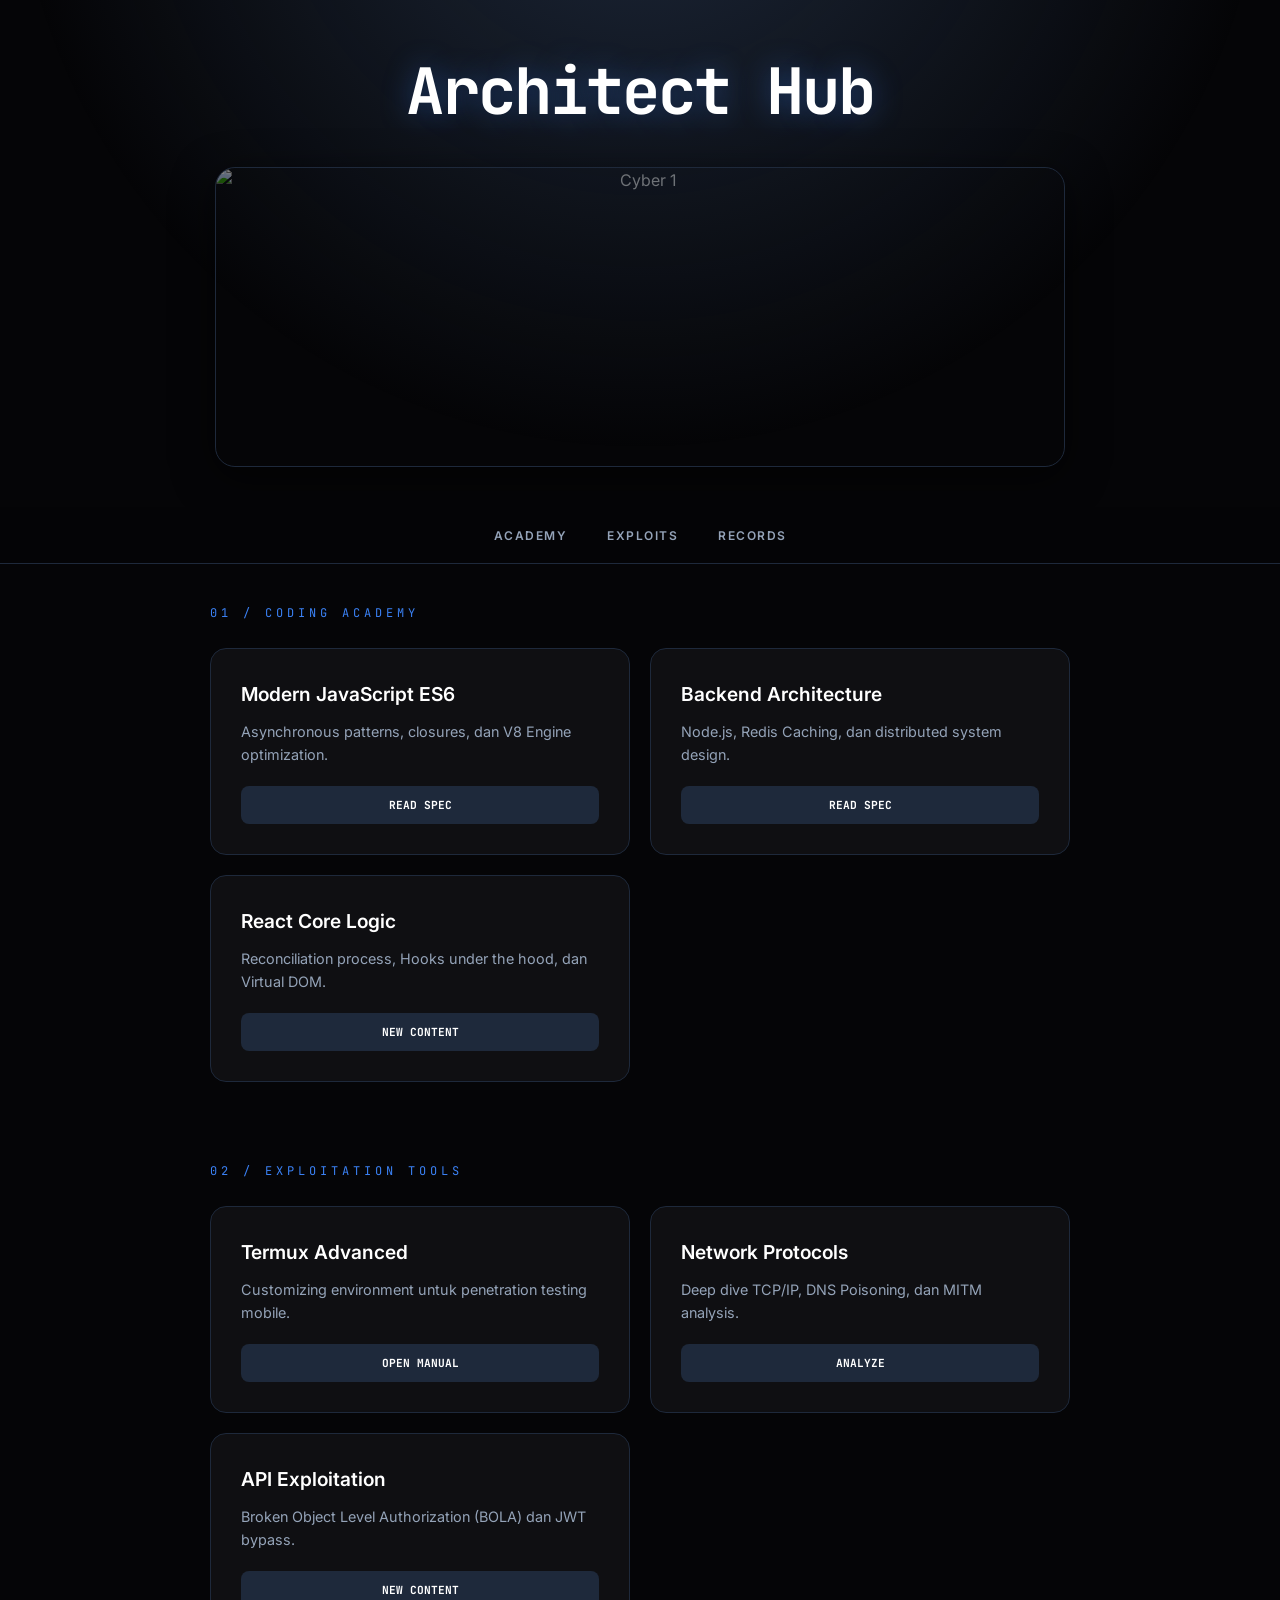
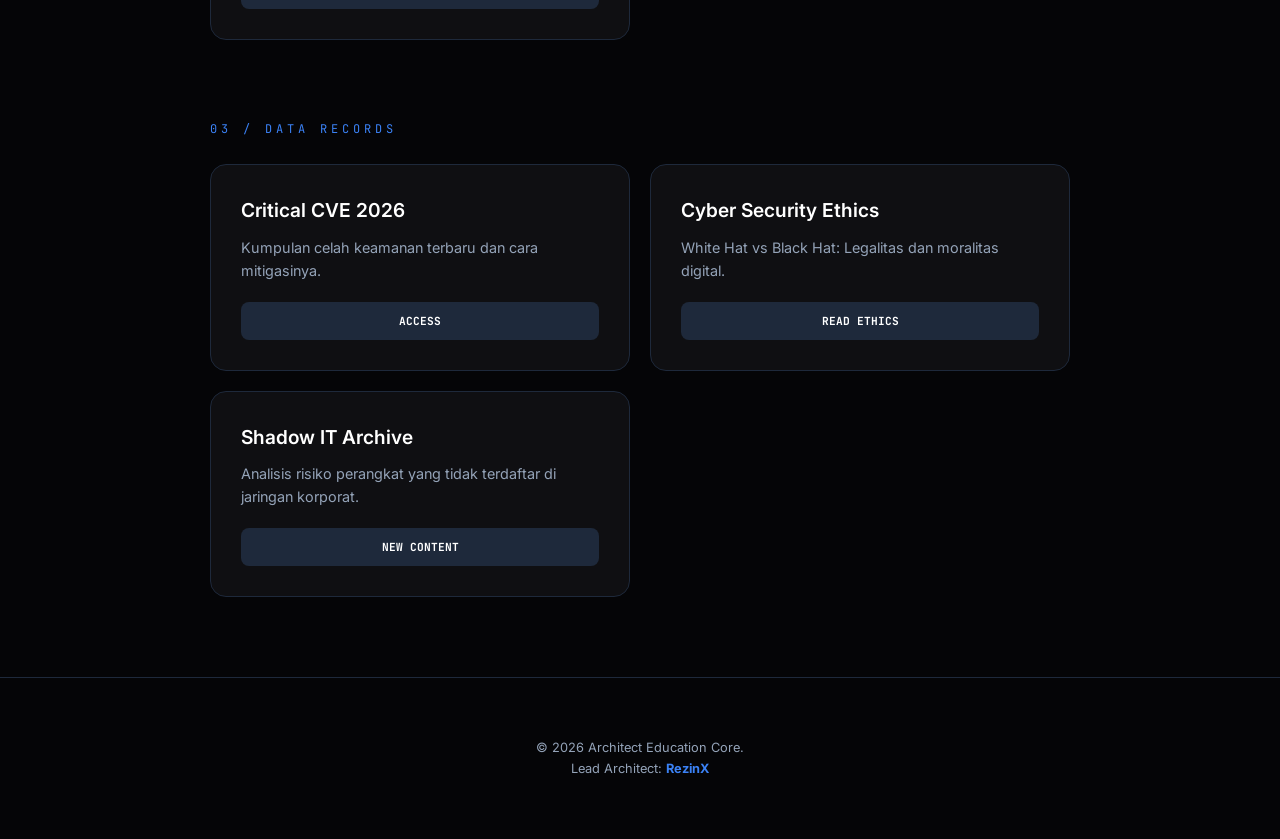
==== commit 41c095b0: "succes" ====
--- a/index.html
+++ b/index.html
@@ -16,47 +16,49 @@
             --glass: rgba(15, 15, 18, 0.95);
         }
 
-        /* --- LOADING SCREEN OVERLAY --- */
+        /* --- ADVANCED LOADING SCREEN --- */
         #loader-wrapper {
             position: fixed; top: 0; left: 0; width: 100%; height: 100%;
             background: var(--bg); z-index: 9999;
             display: flex; flex-direction: column; justify-content: center; align-items: center;
         }
 
-        .loader-logo {
+        /* Neon Rotating Gear Logo */
+        .loader-gear {
             width: 80px; height: 80px;
-            border: 4px solid transparent;
-            border-top: 4px solid var(--accent);
+            border: 8px dashed var(--accent);
             border-radius: 50%;
-            animation: spin 1s linear infinite;
-            position: relative; margin-bottom: 20px;
-        }
-
-        .loader-logo::before {
-            content: "RX"; position: absolute; top: 50%; left: 50%;
-            transform: translate(-50%, -50%); color: var(--accent);
-            font-family: 'JetBrains Mono', monospace; font-weight: bold; font-size: 1.2rem;
-            animation: pulse 1.5s ease-in-out infinite;
+            animation: gearSpin 2s linear infinite;
+            filter: drop-shadow(0 0 10px var(--accent));
+            display: flex; justify-content: center; align-items: center;
+            margin-bottom: 25px;
+        }
+
+        .loader-gear::after {
+            content: "RX"; font-family: 'JetBrains Mono', monospace;
+            color: #fff; font-size: 1.2rem; font-weight: bold;
+            animation: pulse 1s ease-in-out infinite;
         }
 
         .loading-text {
             font-family: 'JetBrains Mono', monospace; color: var(--text);
-            font-size: 0.8rem; letter-spacing: 2px; margin-bottom: 15px; text-transform: uppercase;
+            font-size: 0.8rem; letter-spacing: 3px; margin-bottom: 15px;
         }
 
         .progress-container {
-            width: 200px; height: 4px; background: #1e293b; border-radius: 10px; overflow: hidden;
+            width: 250px; height: 2px; background: #1e293b; border-radius: 5px; overflow: hidden;
         }
 
         #progress-bar {
             width: 0%; height: 100%; background: var(--accent);
-            box-shadow: 0 0 15px var(--accent); transition: width 0.2s;
-        }
-
-        @keyframes spin { 0% { transform: rotate(0deg); } 100% { transform: rotate(360deg); } }
-        @keyframes pulse { 0%, 100% { opacity: 1; } 50% { opacity: 0.3; } }
-
-        /* --- ORIGINAL CODE START --- */
+            box-shadow: 0 0 20px var(--accent);
+            transition: width 0.4s cubic-bezier(0.1, 0.7, 1.0, 0.1);
+        }
+
+        @keyframes gearSpin { 100% { transform: rotate(360deg); } }
+        @keyframes pulse { 0%, 100% { opacity: 1; transform: scale(1); } 50% { opacity: 0.5; transform: scale(0.9); } }
+
+        /* --- CORE CSS --- */
         * { margin: 0; padding: 0; box-sizing: border-box; scroll-behavior: smooth; }
         body {
             background: var(--bg);
@@ -156,7 +158,10 @@
             padding: clamp(25px, 5vw, 50px); border-radius: 20px; 
             border: 1px solid #334155;
             position: relative; overflow-y: auto;
-        }
+            animation: slideUp 0.4s ease-out;
+        }
+
+        @keyframes slideUp { from { opacity: 0; transform: translateY(30px); } to { opacity: 1; transform: translateY(0); } }
 
         .close-modal {
             position: sticky; top: -10px; float: right; background: #1e293b;
@@ -174,9 +179,11 @@
 
     </style>
 </head>
-<body style="overflow: hidden;"> <div id="loader-wrapper">
-        <div class="loader-logo"></div>
-        <div class="loading-text" id="load-status">Loading Wait...</div>
+<body style="overflow: hidden;">
+
+    <div id="loader-wrapper">
+        <div class="loader-gear"></div>
+        <div class="loading-text" id="load-status">ARCHITECT_BOOT_CORE...</div>
         <div class="progress-container">
             <div id="progress-bar"></div>
         </div>
@@ -280,56 +287,137 @@
     </footer>
 
     <script>
-        // --- DYNAMIC LOADER SCRIPT ---
-        window.addEventListener('load', () => {
-            const progressBar = document.getElementById('progress-bar');
-            const statusText = document.getElementById('load-status');
-            const loader = document.getElementById('loader-wrapper');
-            let width = 0;
-
-            // Simulasi deteksi koneksi (Network Speed Simulation)
-            const speed = navigator.connection ? navigator.connection.downlink : 5; 
-            const intervalTime = speed < 2 ? 100 : 30; // Jika internet lambat, bar jalan lebih pelan
-
-            const interval = setInterval(() => {
-                if (width >= 100) {
-                    clearInterval(interval);
-                    statusText.innerText = "System Ready!";
-                    setTimeout(() => {
-                        loader.style.opacity = '0';
-                        loader.style.transition = '0.5s';
-                        document.body.style.overflow = 'auto'; // Unlock scroll
-                        setTimeout(() => loader.style.display = 'none', 500);
-                    }, 500);
-                } else {
-                    width++;
-                    progressBar.style.width = width + '%';
-                    statusText.innerText = `Establishing Connection... ${width}%`;
-                }
-            }, intervalTime);
-        });
-
-        // --- SLIDER ENGINE ---
+        // --- REAL LOADING LOGIC ---
+        const progressBar = document.getElementById('progress-bar');
+        const statusText = document.getElementById('load-status');
+        let width = 0;
+
+        // Interval simulasi awal (85% progres nunggu file beneran keload)
+        const loadingInterval = setInterval(() => {
+            if (width < 85) {
+                width += Math.random() * 1.5;
+                progressBar.style.width = width + '%';
+                statusText.innerText = `Establishing Link... ${Math.round(width)}%`;
+            }
+        }, 80);
+
+        // Pas semua asset (gambar/script) selesai di-load oleh browser
+        window.onload = () => {
+            clearInterval(loadingInterval);
+            progressBar.style.width = '100%';
+            statusText.innerText = 'System Optimized. Ready.';
+            
+            setTimeout(() => {
+                const loader = document.getElementById('loader-wrapper');
+                loader.style.opacity = '0';
+                loader.style.transition = '0.8s ease';
+                document.body.style.overflow = 'auto'; // Aktifkan scroll
+                setTimeout(() => loader.style.display = 'none', 800);
+            }, 600);
+        };
+
+        // --- AUTOMATIC SLIDER ---
         let currentSlide = 0;
         const slider = document.getElementById('slider');
         const slides = document.querySelectorAll('.slide');
+        
         function nextSlide() {
             currentSlide = (currentSlide + 1) % slides.length;
             slider.style.transform = `translateX(-${currentSlide * 100}%)`;
         }
         setInterval(nextSlide, 4000);
 
-        // --- ARTICLES DATA ---
+        // --- FULL ARTICLE REPOSITORY ---
         const articles = {
-            'coding-js': { title: 'Modern JavaScript: The ES6+ Paradigm', content: `<p>JS modern... (isi artikel lu tetap sama)</p>` },
-            'coding-backend': { title: 'Scalable Backend Infrastructure', content: `<p>Backend... (isi artikel lu tetap sama)</p>` },
-            'coding-react': { title: 'React Core: Virtual DOM Logic', content: `<p>React... (isi artikel lu tetap sama)</p>` },
-            'hacking-termux': { title: 'Termux: Advanced Mobile Workstation', content: `<p>Termux... (isi artikel lu tetap sama)</p>` },
-            'hacking-network': { title: 'Advanced Network Analysis', content: `<p>Network... (isi artikel lu tetap sama)</p>` },
-            'hacking-api': { title: 'API Exploitation & JWT Security', content: `<p>API... (isi artikel lu tetap sama)</p>` },
-            'record-cve': { title: 'Critical CVE Archive 2026', content: `<p>CVE... (isi artikel lu tetap sama)</p>` },
-            'record-ethics': { title: 'Ethics in Digital Frontier', content: `<p>Ethics... (isi artikel lu tetap sama)</p>` },
-            'record-shadow': { title: 'Shadow IT: The Silent Killer', content: `<p>Shadow... (isi artikel lu tetap sama)</p>` }
+            'coding-js': {
+                title: 'Modern JavaScript: The ES6+ Paradigm',
+                content: `
+                    <p>JavaScript modern bukan hanya soal sintaks baru, tapi soal bagaimana lu mengelola <strong>Execution Context</strong>.</p>
+                    <h4>V8 Engine Runtime</h4>
+                    <p>Memahami bagaimana <code>Call Stack</code> dan <code>Callback Queue</code> berinteraksi. Penggunaan <code>Microtasks</code> (seperti Promise) selalu diprioritaskan di atas <code>Macrotasks</code> (seperti setTimeout).</p>
+                    <h4>Closures & Memory</h4>
+                    <p>Closures memungkinkan fungsi memiliki akses ke scope induknya bahkan setelah fungsi induk selesai. Hati-hati dengan <em>Memory Leaks</em> pada variabel global yang tidak terpakai.</p>
+                `
+            },
+            'coding-backend': {
+                title: 'Scalable Backend Infrastructure',
+                content: `
+                    <p>Infrastruktur yang kuat harus bisa menangani jutaan request tanpa <code>downtime</code>.</p>
+                    <h4>Horizontal vs Vertical Scaling</h4>
+                    <p>Jangan cuma upgrade RAM (Vertical). Belajarlah menggunakan <strong>Load Balancer</strong> untuk membagi beban ke beberapa server sekaligus (Horizontal).</p>
+                    <h4>Caching Layer</h4>
+                    <p>Gunakan Redis untuk menyimpan data yang sering diakses agar database lu nggak "meledak" kena query terus menerus.</p>
+                `
+            },
+            'coding-react': {
+                title: 'React Core: Virtual DOM Logic',
+                content: `
+                    <p>Kenapa React cepat? Jawabannya adalah <strong>Reconciliation</strong>.</p>
+                    <h4>Diffing Algorithm</h4>
+                    <p>React membuat salinan DOM di memori. Saat ada perubahan, React membandingkan (diffing) versi lama dan baru, lalu hanya mengupdate bagian yang berubah saja di browser asli.</p>
+                    <h4>State Management</h4>
+                    <p>Hindari <em>Prop Drilling</em> dengan menggunakan <code>Context API</code> atau <code>Zustand</code> untuk aplikasi yang lebih kompleks.</p>
+                `
+            },
+            'hacking-termux': {
+                title: 'Termux: Advanced Mobile Workstation',
+                content: `
+                    <p>Ubah HP Android lu jadi alat audit keamanan yang powerfull.</p>
+                    <h4>Root vs Non-Root</h4>
+                    <p>Banyak tools memerlukan akses <code>superuser</code> untuk manipulasi packet jaringan. Gunakan <code>proot</code> jika device lu belum di-root untuk simulasi linux distro.</p>
+                    <h4>Metasploit on Termux</h4>
+                    <p>Gunakan script installer terpercaya untuk menjalankan framework exploitasi langsung dari saku lu.</p>
+                `
+            },
+            'hacking-network': {
+                title: 'Advanced Network Analysis',
+                content: `
+                    <p>Jaringan adalah pintu masuk utama. Kalau lu paham protokol, lu pegang kuncinya.</p>
+                    <h4>Man-In-The-Middle (MITM)</h4>
+                    <p>Teknik mencegat data antara user dan server. Gunakan <code>Bettercap</code> untuk melihat bagaimana data sensitif seperti password bisa tercuri jika protokol <code>HTTPS</code> tidak diimplementasikan dengan benar.</p>
+                    <h4>DNS Poisoning</h4>
+                    <p>Memalsukan alamat IP dari sebuah domain untuk mengalihkan traffic ke server palsu milik lu.</p>
+                `
+            },
+            'hacking-api': {
+                title: 'API Exploitation & JWT Security',
+                content: `
+                    <p>Zaman sekarang hampir semua data lewat API. Di situlah letak kelemahannya.</p>
+                    <h4>JWT Bypass</h4>
+                    <p>JSON Web Token seringkali memiliki celah jika signature-nya tidak divalidasi dengan ketat. Lu bisa mencoba mengubah algoritma menjadi <code>none</code> untuk bypass otentikasi.</p>
+                    <h4>BOLA Exploitation</h4>
+                    <p>Mengganti ID pada endpoint API (misal: <code>/user/100</code> jadi <code>/user/101</code>) untuk melihat data orang lain.</p>
+                `
+            },
+            'record-cve': {
+                title: 'Critical CVE Archive 2026',
+                content: `
+                    <p>Catatan kerentanan sistem yang paling berbahaya di tahun ini.</p>
+                    <h4>Zero-Day Attacks</h4>
+                    <p>Analisis serangan yang mengeksploitasi celah sebelum developer sempat membuat patch. Fokus pada celah <strong>RCE (Remote Code Execution)</strong> pada kernel linux terbaru.</p>
+                    <h4>Patch Management</h4>
+                    <p>Cara terbaik mitigasi adalah update berkala. Jangan biarkan sistem lu menjalankan software versi usang.</p>
+                `
+            },
+            'record-ethics': {
+                title: 'Ethics in Digital Frontier',
+                content: `
+                    <p>Punya skill dewa tapi nggak punya etika? Lu cuma kriminal biasa, Boss.</p>
+                    <h4>Responsible Disclosure</h4>
+                    <p>Kalau nemu bug, laporin ke pemiliknya (Bug Bounty). Jangan dijual ke forum darkweb kalau lu mau dihargai sebagai <strong>White Hat</strong>.</p>
+                    <p><strong>Filosofi RezinX:</strong> Power without control is just chaos. Control without knowledge is just a dream.</p>
+                `
+            },
+            'record-shadow': {
+                title: 'Shadow IT: The Silent Killer',
+                content: `
+                    <p>Banyak karyawan pakai software/hardware tanpa izin IT. Ini adalah lubang keamanan terbesar.</p>
+                    <h4>Unmanaged Devices</h4>
+                    <p>HP atau laptop pribadi yang konek ke wifi kantor tanpa enkripsi standar bisa jadi pintu masuk malware ke database utama.</p>
+                    <h4>Cloud Sprawl</h4>
+                    <p>Data perusahaan yang ditaruh di cloud pribadi (Google Drive/Dropbox) tanpa pengawasan admin sangat rentan bocor.</p>
+                `
+            }
         };
 
         function openArticle(id) {
@@ -342,12 +430,10 @@
 
         function closeModal() {
             document.getElementById('articleModal').style.display = 'none';
-            if(document.getElementById('loader-wrapper').style.display === 'none') {
-                document.body.style.overflow = 'auto';
-            }
-        }
-
-        window.onclick = (event) => {
+            document.body.style.overflow = 'auto';
+        }
+
+        window.onclick = function(event) {
             const modal = document.getElementById('articleModal');
             if (event.target == modal) closeModal();
         }
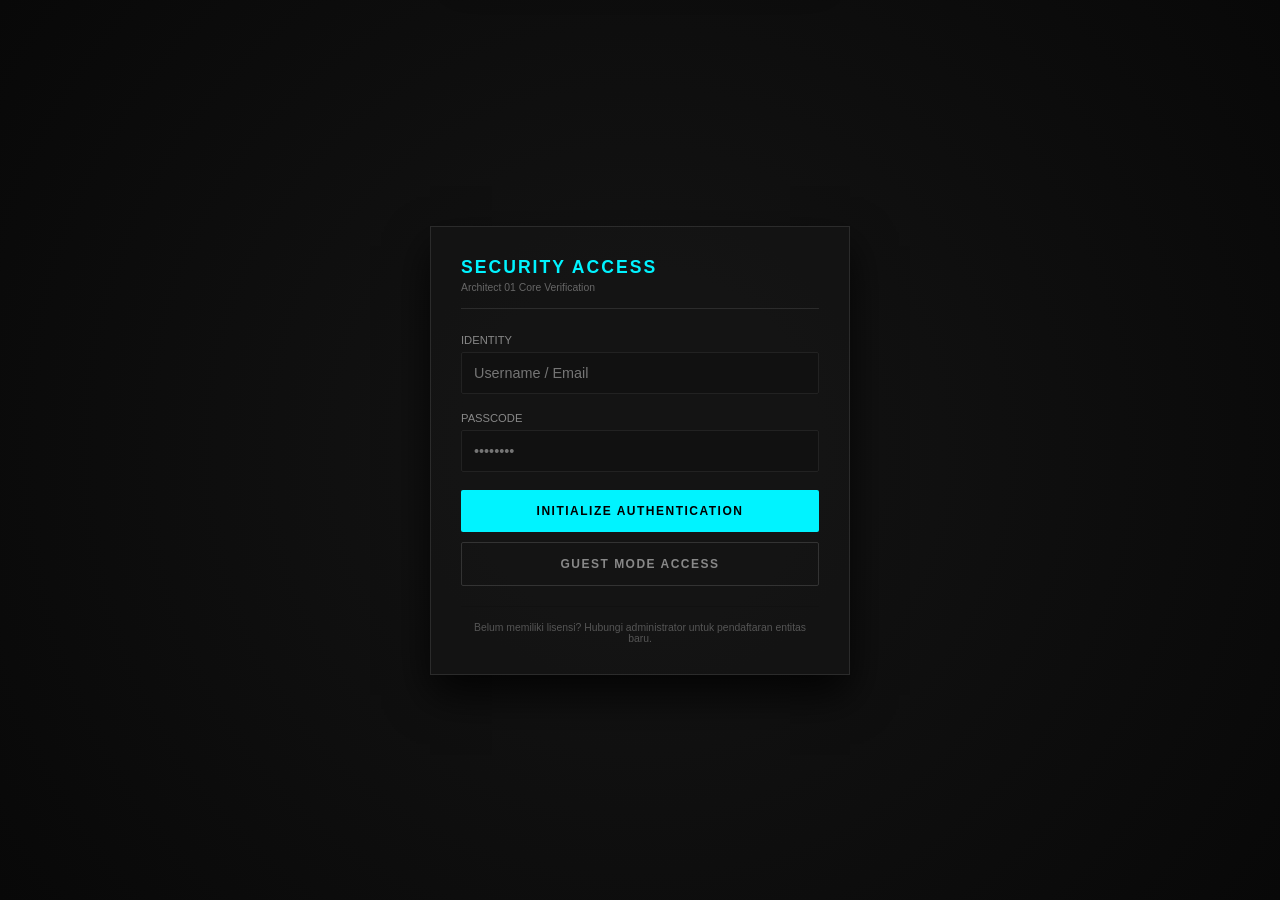
==== commit 929f85b9: "lol succes" ====
--- a/index.html
+++ b/index.html
@@ -2,441 +2,290 @@
 <html lang="id">
 <head>
     <meta charset="UTF-8">
-    <meta name="viewport" content="width=device-width, initial-scale=1.0">
-    <title>Architect Hub | RezinX Premium</title>
+    <meta name="viewport" content="width=device-width, initial-scale=1.0, maximum-scale=1.0, user-scalable=no">
+    <title>Architect 01 - WhatsApp Integration System</title>
     <style>
-        @import url('https://fonts.googleapis.com/css2?family=Inter:wght@300;400;600&family=JetBrains+Mono:wght@500;700&display=swap');
-
         :root {
-            --bg: #050507;
-            --surface: #0f0f12;
-            --accent: #3b82f6; 
-            --text: #e2e8f0;
-            --text-dim: #94a3b8;
-            --glass: rgba(15, 15, 18, 0.95);
-        }
-
-        /* --- ADVANCED LOADING SCREEN --- */
-        #loader-wrapper {
-            position: fixed; top: 0; left: 0; width: 100%; height: 100%;
-            background: var(--bg); z-index: 9999;
-            display: flex; flex-direction: column; justify-content: center; align-items: center;
-        }
-
-        /* Neon Rotating Gear Logo */
-        .loader-gear {
-            width: 80px; height: 80px;
-            border: 8px dashed var(--accent);
-            border-radius: 50%;
-            animation: gearSpin 2s linear infinite;
-            filter: drop-shadow(0 0 10px var(--accent));
+            --primary: #00f3ff;
+            --accent: #ff0055;
+            --bg-dark: #080808;
+            --glass: rgba(20, 20, 20, 0.8);
+            --border: rgba(255, 255, 255, 0.1);
+        }
+
+        /* RESET & SCREEN LOCK */
+        * {
+            margin: 0; padding: 0; box-sizing: border-box;
+            font-family: 'Segoe UI', Roboto, Helvetica, Arial, sans-serif;
+            user-select: none;
+            -webkit-tap-highlight-color: transparent;
+            touch-action: manipulation;
+        }
+
+        html, body {
+            width: 100%; height: 100%;
+            overflow: hidden; background: var(--bg-dark);
+            position: fixed; color: #ffffff;
+        }
+
+        body {
             display: flex; justify-content: center; align-items: center;
-            margin-bottom: 25px;
-        }
-
-        .loader-gear::after {
-            content: "RX"; font-family: 'JetBrains Mono', monospace;
-            color: #fff; font-size: 1.2rem; font-weight: bold;
-            animation: pulse 1s ease-in-out infinite;
-        }
-
-        .loading-text {
-            font-family: 'JetBrains Mono', monospace; color: var(--text);
-            font-size: 0.8rem; letter-spacing: 3px; margin-bottom: 15px;
-        }
-
-        .progress-container {
-            width: 250px; height: 2px; background: #1e293b; border-radius: 5px; overflow: hidden;
-        }
-
-        #progress-bar {
-            width: 0%; height: 100%; background: var(--accent);
-            box-shadow: 0 0 20px var(--accent);
-            transition: width 0.4s cubic-bezier(0.1, 0.7, 1.0, 0.1);
-        }
-
-        @keyframes gearSpin { 100% { transform: rotate(360deg); } }
-        @keyframes pulse { 0%, 100% { opacity: 1; transform: scale(1); } 50% { opacity: 0.5; transform: scale(0.9); } }
-
-        /* --- CORE CSS --- */
-        * { margin: 0; padding: 0; box-sizing: border-box; scroll-behavior: smooth; }
-        body {
-            background: var(--bg);
-            color: var(--text);
-            font-family: 'Inter', sans-serif;
-            line-height: 1.6;
-            overflow-x: hidden;
-        }
-
-        body::before {
-            content: ""; position: fixed; top: 0; left: 0; width: 100%; height: 100%;
-            background: radial-gradient(circle at 50% -20%, #1e293b 0%, transparent 50%);
-            z-index: -1;
-        }
-
-        header {
-            min-height: 40vh; display: flex; flex-direction: column;
-            justify-content: center; align-items: center; text-align: center;
-            padding: 40px 20px;
-        }
-
-        header h1 {
-            font-family: 'JetBrains Mono', monospace; font-size: clamp(2rem, 8vw, 4rem);
-            letter-spacing: -2px; color: #fff; margin-bottom: 25px;
-            text-shadow: 0 0 30px rgba(59, 130, 246, 0.4);
-        }
-
-        .slider-container {
-            width: 100%;
-            max-width: 850px;
-            height: clamp(180px, 40vw, 300px);
-            margin: 0 auto;
-            position: relative;
-            overflow: hidden;
-            border-radius: 20px;
-            border: 1px solid #1e293b;
-            box-shadow: 0 10px 40px rgba(0,0,0,0.6);
-        }
-
-        .slider-wrapper {
-            display: flex;
-            width: 100%;
-            height: 100%;
-            transition: transform 1.2s cubic-bezier(0.65, 0, 0.35, 1);
-        }
-
-        .slide {
-            min-width: 100%;
-            height: 100%;
-            object-fit: cover;
-            filter: brightness(0.5) contrast(1.2);
-        }
-
-        nav {
-            position: sticky; top: 0; background: rgba(5, 5, 7, 0.9);
-            backdrop-filter: blur(15px); border-bottom: 1px solid #1e293b;
-            padding: 15px; z-index: 100;
-        }
-
-        nav ul { display: flex; justify-content: center; list-style: none; gap: clamp(15px, 5vw, 40px); }
-        nav a { text-decoration: none; color: var(--text-dim); font-size: 0.75rem; font-weight: 600; transition: 0.3s; text-transform: uppercase; letter-spacing: 1.5px; }
-        nav a:hover { color: var(--accent); }
-
-        main { max-width: 900px; margin: 40px auto; padding: 0 20px; }
-        section { margin-bottom: 80px; }
-        .section-title { font-family: 'JetBrains Mono', monospace; font-size: 0.75rem; color: var(--accent); text-transform: uppercase; letter-spacing: 4px; margin-bottom: 25px; display: block; }
-
-        .tool-grid { display: grid; grid-template-columns: repeat(auto-fit, minmax(280px, 1fr)); gap: 20px; }
-        .tool-card {
-            background: var(--surface); border: 1px solid #1e293b;
-            padding: 30px; border-radius: 16px; transition: 0.4s cubic-bezier(0.4, 0, 0.2, 1);
-            display: flex; flex-direction: column; justify-content: space-between;
-        }
-
-        .tool-card:hover { border-color: var(--accent); transform: translateY(-5px); background: #14141a; box-shadow: 0 15px 30px rgba(0,0,0,0.4); }
-        .tool-card h3 { font-size: 1.2rem; margin-bottom: 10px; font-weight: 600; color: #fff; }
-        .tool-card p { color: var(--text-dim); font-size: 0.9rem; margin-bottom: 20px; flex-grow: 1; }
-
-        .btn-action {
-            background: #1e293b; color: #fff; border: none; padding: 12px;
-            border-radius: 8px; font-family: 'JetBrains Mono', monospace; font-size: 0.7rem;
-            cursor: pointer; transition: 0.3s; font-weight: bold; width: 100%;
-            text-transform: uppercase;
-        }
-
-        .btn-action:hover { background: var(--accent); box-shadow: 0 0 15px rgba(59, 130, 246, 0.4); }
-
-        .modal {
-            position: fixed; top: 0; left: 0; width: 100%; height: 100%;
-            background: var(--glass); display: none; z-index: 2000;
-            backdrop-filter: blur(12px);
-        }
-
-        .modal-content {
-            background: #0f172a; width: 95%; max-width: 800px; 
-            max-height: 90vh; margin: 5vh auto;
-            padding: clamp(25px, 5vw, 50px); border-radius: 20px; 
-            border: 1px solid #334155;
-            position: relative; overflow-y: auto;
-            animation: slideUp 0.4s ease-out;
-        }
-
-        @keyframes slideUp { from { opacity: 0; transform: translateY(30px); } to { opacity: 1; transform: translateY(0); } }
-
-        .close-modal {
-            position: sticky; top: -10px; float: right; background: #1e293b;
-            border: none; color: #fff; width: 35px; height: 35px; border-radius: 50%;
-            cursor: pointer; font-size: 1.2rem; z-index: 10; margin-bottom: 10px;
-        }
-
-        .modal-article h2 { margin-bottom: 20px; color: var(--accent); font-family: 'JetBrains Mono', monospace; font-size: clamp(1.4rem, 5vw, 2rem); line-height: 1.2; }
-        .modal-article h4 { margin: 20px 0 8px; color: #fff; text-transform: uppercase; font-size: 0.85rem; letter-spacing: 1px; border-bottom: 1px solid #1e293b; padding-bottom: 5px; }
-        .modal-article p { margin-bottom: 15px; color: #cbd5e1; font-size: 1rem; text-align: left; }
-        .modal-article code { background: #1e293b; padding: 2px 6px; border-radius: 4px; color: var(--accent); font-family: 'JetBrains Mono', monospace; font-size: 0.9rem; }
-
-        footer { text-align: center; padding: 60px 20px; border-top: 1px solid #1e293b; color: var(--text-dim); font-size: 0.8rem; }
-        .credit-badge { color: var(--accent); font-weight: bold; }
-
+            background-image: radial-gradient(circle at center, #151515 0%, #080808 100%);
+        }
+
+        /* NOTIFICATION SYSTEM */
+        #custom-alert {
+            position: fixed; top: -100px; left: 50%; transform: translateX(-50%) translateZ(0);
+            width: 90%; max-width: 350px; padding: 15px; 
+            background: rgba(10, 10, 10, 0.95); backdrop-filter: blur(10px);
+            border: 1px solid var(--primary); border-radius: 4px;
+            z-index: 10000; text-align: left;
+            transition: transform 0.5s cubic-bezier(0.19, 1, 0.22, 1);
+            box-shadow: 0 10px 30px rgba(0, 0, 0, 0.5);
+        }
+        #custom-alert.active { transform: translate(-50%, 120px) translateZ(0); }
+        #custom-alert .alert-title { color: var(--primary); font-size: 0.75rem; font-weight: bold; margin-bottom: 4px; display: block; }
+        #custom-alert .alert-text { color: #ccc; font-size: 0.85rem; line-height: 1.4; }
+
+        /* FORMAL CONTAINER */
+        .system-container {
+            background: var(--glass);
+            border: 1px solid var(--border);
+            padding: 30px; width: 92%; max-width: 420px;
+            box-shadow: 0 20px 40px rgba(0,0,0,0.8);
+            position: relative; z-index: 10;
+        }
+
+        header { border-bottom: 1px solid var(--border); margin-bottom: 25px; padding-bottom: 15px; }
+        h1 { font-size: 1.1rem; color: var(--primary); letter-spacing: 2px; text-transform: uppercase; }
+        .subtitle { font-size: 0.65rem; color: #666; margin-top: 4px; }
+
+        /* FORM ELEMENTS */
+        .form-group { margin-bottom: 18px; }
+        .form-group label { display: block; font-size: 0.7rem; color: #888; margin-bottom: 6px; text-transform: uppercase; }
+        
+        input {
+            width: 100%; background: #111; border: 1px solid #222;
+            padding: 12px; color: #fff; outline: none; border-radius: 2px;
+            font-size: 0.9rem; transition: all 0.3s;
+        }
+        input:focus { border-color: var(--primary); background: #151515; }
+
+        .btn {
+            width: 100%; padding: 14px; border: none; border-radius: 2px;
+            font-size: 0.75rem; font-weight: bold; cursor: pointer;
+            text-transform: uppercase; letter-spacing: 1.5px; transition: 0.3s;
+        }
+        .btn-main { background: var(--primary); color: #000; margin-bottom: 10px; }
+        .btn-main:active { opacity: 0.8; transform: scale(0.98); }
+        .btn-sec { background: transparent; border: 1px solid #333; color: #888; }
+
+        /* REACTION GRID */
+        .reaction-grid {
+            display: grid; grid-template-columns: repeat(4, 1fr); gap: 10px; margin: 20px 0;
+        }
+        .react-item {
+            background: #111; border: 1px solid #222; padding: 15px 0;
+            text-align: center; font-size: 1.2rem; cursor: pointer; transition: 0.2s;
+        }
+        .react-item.selected { border-color: var(--primary); background: rgba(0, 243, 255, 0.05); }
+
+        .footer-info { font-size: 0.6rem; color: #444; text-align: center; margin-top: 15px; }
+        .hidden { display: none !important; }
+
+        .badge {
+            position: absolute; top: 15px; right: 20px;
+            padding: 4px 10px; border-radius: 2px; font-size: 0.55rem; font-weight: bold;
+        }
+        .badge-free { background: #333; color: #888; }
+        .badge-prem { background: #f39c12; color: #000; }
     </style>
 </head>
-<body style="overflow: hidden;">
-
-    <div id="loader-wrapper">
-        <div class="loader-gear"></div>
-        <div class="loading-text" id="load-status">ARCHITECT_BOOT_CORE...</div>
-        <div class="progress-container">
-            <div id="progress-bar"></div>
-        </div>
+<body oncontextmenu="return false;">
+
+    <div id="custom-alert">
+        <span class="alert-title">SYSTEM NOTIFICATION</span>
+        <p id="alert-msg" class="alert-text">Memuat protokol...</p>
     </div>
 
-    <header>
-        <h1>Architect Hub</h1>
-        <div class="slider-container">
-            <div class="slider-wrapper" id="slider">
-                <img src="https://images.unsplash.com/photo-1550751827-4bd374c3f58b?auto=format&fit=crop&w=1200&q=80" class="slide" alt="Cyber 1">
-                <img src="https://images.unsplash.com/photo-1526374965328-7f61d4dc18c5?auto=format&fit=crop&w=1200&q=80" class="slide" alt="Cyber 2">
-                <img src="https://images.unsplash.com/photo-1510915228340-29c85a43dcfe?auto=format&fit=crop&w=1200&q=80" class="slide" alt="Cyber 3">
-                <img src="https://images.unsplash.com/photo-1451187580459-43490279c0fa?auto=format&fit=crop&w=1200&q=80" class="slide" alt="Cyber 4">
-            </div>
-        </div>
-    </header>
-
-    <nav>
-        <ul>
-            <li><a href="#coding">Academy</a></li>
-            <li><a href="#hacking">Exploits</a></li>
-            <li><a href="#database">Records</a></li>
-        </ul>
-    </nav>
-
-    <main>
-        <section id="coding">
-            <span class="section-title">01 / Coding Academy</span>
-            <div class="tool-grid">
-                <div class="tool-card">
-                    <h3>Modern JavaScript ES6</h3>
-                    <p>Asynchronous patterns, closures, dan V8 Engine optimization.</p>
-                    <button class="btn-action" onclick="openArticle('coding-js')">Read Spec</button>
-                </div>
-                <div class="tool-card">
-                    <h3>Backend Architecture</h3>
-                    <p>Node.js, Redis Caching, dan distributed system design.</p>
-                    <button class="btn-action" onclick="openArticle('coding-backend')">Read Spec</button>
-                </div>
-                <div class="tool-card">
-                    <h3>React Core Logic</h3>
-                    <p>Reconciliation process, Hooks under the hood, dan Virtual DOM.</p>
-                    <button class="btn-action" onclick="openArticle('coding-react')">NEW CONTENT</button>
-                </div>
-            </div>
-        </section>
-
-        <section id="hacking">
-            <span class="section-title">02 / Exploitation Tools</span>
-            <div class="tool-grid">
-                <div class="tool-card">
-                    <h3>Termux Advanced</h3>
-                    <p>Customizing environment untuk penetration testing mobile.</p>
-                    <button class="btn-action" onclick="openArticle('hacking-termux')">Open Manual</button>
-                </div>
-                <div class="tool-card">
-                    <h3>Network Protocols</h3>
-                    <p>Deep dive TCP/IP, DNS Poisoning, dan MITM analysis.</p>
-                    <button class="btn-action" onclick="openArticle('hacking-network')">Analyze</button>
-                </div>
-                <div class="tool-card">
-                    <h3>API Exploitation</h3>
-                    <p>Broken Object Level Authorization (BOLA) dan JWT bypass.</p>
-                    <button class="btn-action" onclick="openArticle('hacking-api')">NEW CONTENT</button>
-                </div>
-            </div>
-        </section>
-
-        <section id="database">
-            <span class="section-title">03 / Data Records</span>
-            <div class="tool-grid">
-                <div class="tool-card">
-                    <h3>Critical CVE 2026</h3>
-                    <p>Kumpulan celah keamanan terbaru dan cara mitigasinya.</p>
-                    <button class="btn-action" onclick="openArticle('record-cve')">Access</button>
-                </div>
-                <div class="tool-card">
-                    <h3>Cyber Security Ethics</h3>
-                    <p>White Hat vs Black Hat: Legalitas dan moralitas digital.</p>
-                    <button class="btn-action" onclick="openArticle('record-ethics')">Read Ethics</button>
-                </div>
-                <div class="tool-card">
-                    <h3>Shadow IT Archive</h3>
-                    <p>Analisis risiko perangkat yang tidak terdaftar di jaringan korporat.</p>
-                    <button class="btn-action" onclick="openArticle('record-shadow')">NEW CONTENT</button>
-                </div>
-            </div>
-        </section>
-    </main>
-
-    <div id="articleModal" class="modal">
-        <div class="modal-content">
-            <button class="close-modal" onclick="closeModal()">×</button>
-            <div id="articleBody" class="modal-article"></div>
+    <div id="auth-section" class="system-container">
+        <header>
+            <h1>Security Access</h1>
+            <p class="subtitle">Architect 01 Core Verification</p>
+        </header>
+
+        <div class="form-group">
+            <label>Identity</label>
+            <input type="text" id="user-in" placeholder="Username / Email">
+        </div>
+        <div class="form-group">
+            <label>Passcode</label>
+            <input type="password" id="pass-in" placeholder="••••••••">
+        </div>
+
+        <button class="btn btn-main" onclick="processLogin()">Initialize Authentication</button>
+        <button class="btn btn-sec" onclick="guestLogin()">Guest Mode Access</button>
+
+        <div style="margin-top: 20px; padding-top: 15px; border-top: 1px solid #111;">
+            <p style="font-size: 0.65rem; color: #555; text-align: center;">Belum memiliki lisensi? Hubungi administrator untuk pendaftaran entitas baru.</p>
         </div>
     </div>
 
-    <footer>
-        <p>© 2026 Architect Education Core.</p>
-        <p>Lead Architect: <span class="credit-badge">RezinX</span></p>
-    </footer>
+    <div id="app-section" class="system-container hidden">
+        <span id="tier-badge" class="badge badge-free">FREE ACCOUNT</span>
+        <header>
+            <h1>Operation Dashboard</h1>
+            <p class="subtitle">WhatsApp Channel Interaction Tool</p>
+        </header>
+
+        <div class="form-group">
+            <label>Target Channel URL</label>
+            <input type="text" id="wa-link" placeholder="https://whatsapp.com/channel/...">
+        </div>
+
+        <label style="font-size: 0.7rem; color: #888; text-transform: uppercase;">Selected Reaction</label>
+        <div class="reaction-grid">
+            <div class="react-item" onclick="select(this)">🔥</div>
+            <div class="react-item" onclick="select(this)">❤️</div>
+            <div class="react-item" onclick="select(this)">😂</div>
+            <div class="react-item" onclick="select(this)">💀</div>
+            <div class="react-item" onclick="select(this)">😮</div>
+            <div class="react-item" onclick="select(this)">🙏</div>
+            <div class="react-item" onclick="select(this)">👍</div>
+            <div class="react-item" onclick="select(this)">⚡</div>
+        </div>
+
+        <button class="btn btn-main" id="exec-btn" onclick="execute()">Execute Interaction</button>
+        <div id="limit-box" style="text-align: center; margin-top: 10px;">
+            <p id="limit-txt" style="font-size: 0.65rem; color: var(--accent);">Quota sisa: 5/5</p>
+        </div>
+        
+        <button class="btn btn-sec" style="margin-top: 10px; color: #f39c12; border-color: #f39c12;" onclick="upgrade()">Acquire Premium License</button>
+        
+        <div class="footer-info">© 2026 RezinX - Secure Infrastructure</div>
+    </div>
 
     <script>
-        // --- REAL LOADING LOGIC ---
-        const progressBar = document.getElementById('progress-bar');
-        const statusText = document.getElementById('load-status');
-        let width = 0;
-
-        // Interval simulasi awal (85% progres nunggu file beneran keload)
-        const loadingInterval = setInterval(() => {
-            if (width < 85) {
-                width += Math.random() * 1.5;
-                progressBar.style.width = width + '%';
-                statusText.innerText = `Establishing Link... ${Math.round(width)}%`;
-            }
-        }, 80);
-
-        // Pas semua asset (gambar/script) selesai di-load oleh browser
-        window.onload = () => {
-            clearInterval(loadingInterval);
-            progressBar.style.width = '100%';
-            statusText.innerText = 'System Optimized. Ready.';
-            
-            setTimeout(() => {
-                const loader = document.getElementById('loader-wrapper');
-                loader.style.opacity = '0';
-                loader.style.transition = '0.8s ease';
-                document.body.style.overflow = 'auto'; // Aktifkan scroll
-                setTimeout(() => loader.style.display = 'none', 800);
-            }, 600);
-        };
-
-        // --- AUTOMATIC SLIDER ---
-        let currentSlide = 0;
-        const slider = document.getElementById('slider');
-        const slides = document.querySelectorAll('.slide');
-        
-        function nextSlide() {
-            currentSlide = (currentSlide + 1) % slides.length;
-            slider.style.transform = `translateX(-${currentSlide * 100}%)`;
-        }
-        setInterval(nextSlide, 4000);
-
-        // --- FULL ARTICLE REPOSITORY ---
-        const articles = {
-            'coding-js': {
-                title: 'Modern JavaScript: The ES6+ Paradigm',
-                content: `
-                    <p>JavaScript modern bukan hanya soal sintaks baru, tapi soal bagaimana lu mengelola <strong>Execution Context</strong>.</p>
-                    <h4>V8 Engine Runtime</h4>
-                    <p>Memahami bagaimana <code>Call Stack</code> dan <code>Callback Queue</code> berinteraksi. Penggunaan <code>Microtasks</code> (seperti Promise) selalu diprioritaskan di atas <code>Macrotasks</code> (seperti setTimeout).</p>
-                    <h4>Closures & Memory</h4>
-                    <p>Closures memungkinkan fungsi memiliki akses ke scope induknya bahkan setelah fungsi induk selesai. Hati-hati dengan <em>Memory Leaks</em> pada variabel global yang tidak terpakai.</p>
-                `
-            },
-            'coding-backend': {
-                title: 'Scalable Backend Infrastructure',
-                content: `
-                    <p>Infrastruktur yang kuat harus bisa menangani jutaan request tanpa <code>downtime</code>.</p>
-                    <h4>Horizontal vs Vertical Scaling</h4>
-                    <p>Jangan cuma upgrade RAM (Vertical). Belajarlah menggunakan <strong>Load Balancer</strong> untuk membagi beban ke beberapa server sekaligus (Horizontal).</p>
-                    <h4>Caching Layer</h4>
-                    <p>Gunakan Redis untuk menyimpan data yang sering diakses agar database lu nggak "meledak" kena query terus menerus.</p>
-                `
-            },
-            'coding-react': {
-                title: 'React Core: Virtual DOM Logic',
-                content: `
-                    <p>Kenapa React cepat? Jawabannya adalah <strong>Reconciliation</strong>.</p>
-                    <h4>Diffing Algorithm</h4>
-                    <p>React membuat salinan DOM di memori. Saat ada perubahan, React membandingkan (diffing) versi lama dan baru, lalu hanya mengupdate bagian yang berubah saja di browser asli.</p>
-                    <h4>State Management</h4>
-                    <p>Hindari <em>Prop Drilling</em> dengan menggunakan <code>Context API</code> atau <code>Zustand</code> untuk aplikasi yang lebih kompleks.</p>
-                `
-            },
-            'hacking-termux': {
-                title: 'Termux: Advanced Mobile Workstation',
-                content: `
-                    <p>Ubah HP Android lu jadi alat audit keamanan yang powerfull.</p>
-                    <h4>Root vs Non-Root</h4>
-                    <p>Banyak tools memerlukan akses <code>superuser</code> untuk manipulasi packet jaringan. Gunakan <code>proot</code> jika device lu belum di-root untuk simulasi linux distro.</p>
-                    <h4>Metasploit on Termux</h4>
-                    <p>Gunakan script installer terpercaya untuk menjalankan framework exploitasi langsung dari saku lu.</p>
-                `
-            },
-            'hacking-network': {
-                title: 'Advanced Network Analysis',
-                content: `
-                    <p>Jaringan adalah pintu masuk utama. Kalau lu paham protokol, lu pegang kuncinya.</p>
-                    <h4>Man-In-The-Middle (MITM)</h4>
-                    <p>Teknik mencegat data antara user dan server. Gunakan <code>Bettercap</code> untuk melihat bagaimana data sensitif seperti password bisa tercuri jika protokol <code>HTTPS</code> tidak diimplementasikan dengan benar.</p>
-                    <h4>DNS Poisoning</h4>
-                    <p>Memalsukan alamat IP dari sebuah domain untuk mengalihkan traffic ke server palsu milik lu.</p>
-                `
-            },
-            'hacking-api': {
-                title: 'API Exploitation & JWT Security',
-                content: `
-                    <p>Zaman sekarang hampir semua data lewat API. Di situlah letak kelemahannya.</p>
-                    <h4>JWT Bypass</h4>
-                    <p>JSON Web Token seringkali memiliki celah jika signature-nya tidak divalidasi dengan ketat. Lu bisa mencoba mengubah algoritma menjadi <code>none</code> untuk bypass otentikasi.</p>
-                    <h4>BOLA Exploitation</h4>
-                    <p>Mengganti ID pada endpoint API (misal: <code>/user/100</code> jadi <code>/user/101</code>) untuk melihat data orang lain.</p>
-                `
-            },
-            'record-cve': {
-                title: 'Critical CVE Archive 2026',
-                content: `
-                    <p>Catatan kerentanan sistem yang paling berbahaya di tahun ini.</p>
-                    <h4>Zero-Day Attacks</h4>
-                    <p>Analisis serangan yang mengeksploitasi celah sebelum developer sempat membuat patch. Fokus pada celah <strong>RCE (Remote Code Execution)</strong> pada kernel linux terbaru.</p>
-                    <h4>Patch Management</h4>
-                    <p>Cara terbaik mitigasi adalah update berkala. Jangan biarkan sistem lu menjalankan software versi usang.</p>
-                `
-            },
-            'record-ethics': {
-                title: 'Ethics in Digital Frontier',
-                content: `
-                    <p>Punya skill dewa tapi nggak punya etika? Lu cuma kriminal biasa, Boss.</p>
-                    <h4>Responsible Disclosure</h4>
-                    <p>Kalau nemu bug, laporin ke pemiliknya (Bug Bounty). Jangan dijual ke forum darkweb kalau lu mau dihargai sebagai <strong>White Hat</strong>.</p>
-                    <p><strong>Filosofi RezinX:</strong> Power without control is just chaos. Control without knowledge is just a dream.</p>
-                `
-            },
-            'record-shadow': {
-                title: 'Shadow IT: The Silent Killer',
-                content: `
-                    <p>Banyak karyawan pakai software/hardware tanpa izin IT. Ini adalah lubang keamanan terbesar.</p>
-                    <h4>Unmanaged Devices</h4>
-                    <p>HP atau laptop pribadi yang konek ke wifi kantor tanpa enkripsi standar bisa jadi pintu masuk malware ke database utama.</p>
-                    <h4>Cloud Sprawl</h4>
-                    <p>Data perusahaan yang ditaruh di cloud pribadi (Google Drive/Dropbox) tanpa pengawasan admin sangat rentan bocor.</p>
-                `
-            }
-        };
-
-        function openArticle(id) {
-            const article = articles[id];
-            const body = document.getElementById('articleBody');
-            body.innerHTML = `<h2>${article.title}</h2>${article.content}`;
-            document.getElementById('articleModal').style.display = 'block';
-            document.body.style.overflow = 'hidden'; 
-        }
-
-        function closeModal() {
-            document.getElementById('articleModal').style.display = 'none';
-            document.body.style.overflow = 'auto';
-        }
-
-        window.onclick = function(event) {
-            const modal = document.getElementById('articleModal');
-            if (event.target == modal) closeModal();
-        }
+        let isPremium = false;
+        let usage = parseInt(localStorage.getItem('wa_sys_used')) || 0;
+
+        // MASUKKAN LINK LOCALTUNNEL / CLOUDFLARED LU DI SINI
+        const tunnelURL = "https://URL-DARI-TERMUX-LU.loca.lt";
+
+        function notify(message) {
+            const el = document.getElementById('custom-alert');
+            document.getElementById('alert-msg').innerText = message;
+            el.classList.add('active');
+            setTimeout(() => el.classList.remove('active'), 3000);
+        }
+
+        function processLogin() {
+            const u = document.getElementById('user-in').value.trim();
+            const p = document.getElementById('pass-in').value.trim();
+
+            if (!u || !p) {
+                notify("Kesalahan: Kolom identitas dan passcode tidak boleh kosong.");
+                return;
+            }
+
+            if (u.toLowerCase() === "admin") {
+                isPremium = true;
+                notify("Otoritas diterima. Selamat datang kembali, Administrator.");
+            } else {
+                notify("Otoritas diterima sebagai pengguna reguler.");
+            }
+            enterApp();
+        }
+
+        function guestLogin() {
+            notify("Akses tamu diaktifkan. Batas penggunaan harian berlaku.");
+            enterApp();
+        }
+
+        function enterApp() {
+            document.getElementById('auth-section').classList.add('hidden');
+            document.getElementById('app-section').classList.remove('hidden');
+            syncUI();
+        }
+
+        function syncUI() {
+            const badge = document.getElementById('tier-badge');
+            const txt = document.getElementById('limit-txt');
+            if (isPremium) {
+                badge.innerText = "PREMIUM LICENSE";
+                badge.className = "badge badge-prem";
+                txt.innerText = "Akses Tanpa Batas Diaktifkan";
+                txt.style.color = "#00f3ff";
+            } else {
+                let left = 5 - usage;
+                txt.innerText = `Quota Sisa: ${Math.max(0, left)} / 5`;
+                if (left <= 0) {
+                    const btn = document.getElementById('exec-btn');
+                    btn.disabled = true;
+                    btn.innerText = "Quota Terlampaui";
+                    btn.style.opacity = "0.3";
+                }
+            }
+        }
+
+        function select(el) {
+            document.querySelectorAll('.react-item').forEach(i => i.classList.remove('selected'));
+            el.classList.add('selected');
+        }
+
+        async function execute() {
+            const url = document.getElementById('wa-link').value.trim();
+            const selected = document.querySelector('.react-item.selected');
+
+            if (!url) {
+                notify("Peringatan: URL target belum dimasukkan.");
+                return;
+            }
+            if (!selected) {
+                notify("Peringatan: Silakan pilih reaksi sebelum eksekusi.");
+                return;
+            }
+
+            const btn = document.getElementById('exec-btn');
+            btn.disabled = true;
+            btn.innerText = "Transmitting...";
+
+            try {
+                // INTEGRASI API TERMUX
+                const response = await fetch(`${tunnelURL}/react`, {
+                    method: 'POST',
+                    headers: { 'Content-Type': 'application/json' },
+                    body: JSON.stringify({
+                        link: url,
+                        emoji: selected.innerText
+                    })
+                });
+
+                if (response.ok) {
+                    notify("Sukses: Interaksi telah dikirim ke target infrastruktur.");
+                    if (!isPremium) {
+                        usage++;
+                        localStorage.setItem('wa_sys_used', usage);
+                        syncUI();
+                    }
+                } else {
+                    notify("Gagal: Backend menolak permintaan (Status: " + response.status + ")");
+                }
+            } catch (err) {
+                notify("Kesalahan: Backend Termux tidak merespon. Cek link tunnel!");
+            } finally {
+                btn.disabled = false;
+                btn.innerText = "Execute Interaction";
+            }
+        }
+
+        function upgrade() {
+            notify("Hubungi @sigmanibosz untuk mendapatkan lisensi premium.");
+        }
+
+        document.addEventListener('touchmove', function (e) {
+            e.preventDefault();
+        }, { passive: false });
     </script>
 </body>
 </html>
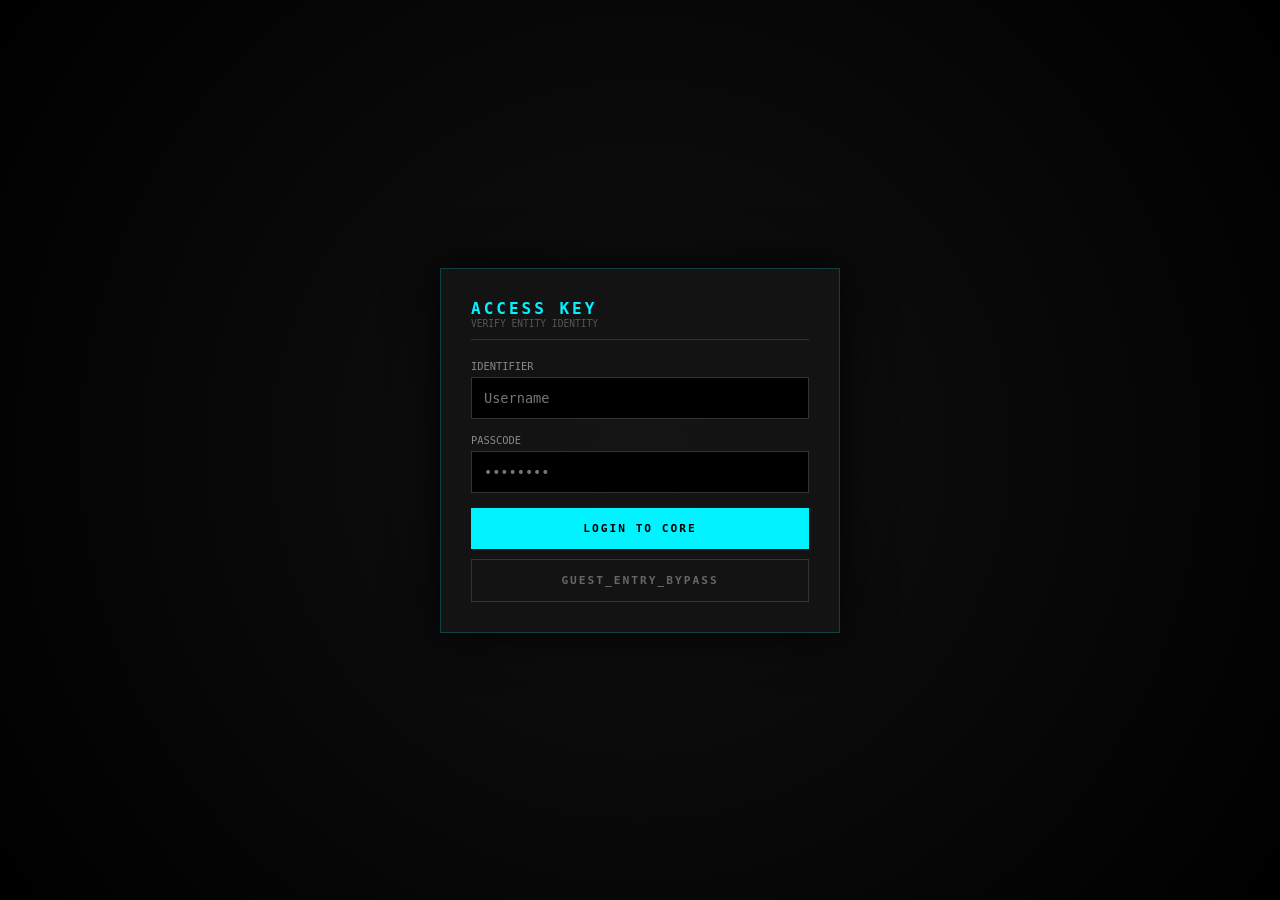
==== commit 1b6f89db: "succes" ====
--- a/index.html
+++ b/index.html
@@ -9,141 +9,125 @@
             --primary: #00f3ff;
             --accent: #ff0055;
             --bg-dark: #080808;
-            --glass: rgba(20, 20, 20, 0.8);
-            --border: rgba(255, 255, 255, 0.1);
-        }
-
-        /* RESET & SCREEN LOCK */
+            --glass: rgba(20, 20, 20, 0.9);
+            --border: rgba(0, 243, 255, 0.2);
+        }
+
+        /* SCREEN LOCK & RESET */
         * {
             margin: 0; padding: 0; box-sizing: border-box;
-            font-family: 'Segoe UI', Roboto, Helvetica, Arial, sans-serif;
-            user-select: none;
-            -webkit-tap-highlight-color: transparent;
-            touch-action: manipulation;
+            font-family: 'JetBrains Mono', 'Segoe UI', monospace;
+            user-select: none; -webkit-tap-highlight-color: transparent;
         }
 
         html, body {
-            width: 100%; height: 100%;
-            overflow: hidden; background: var(--bg-dark);
-            position: fixed; color: #ffffff;
+            width: 100%; height: 100%; overflow: hidden;
+            background: var(--bg-dark); position: fixed; color: #ffffff;
         }
 
         body {
             display: flex; justify-content: center; align-items: center;
-            background-image: radial-gradient(circle at center, #151515 0%, #080808 100%);
+            background-image: radial-gradient(circle at center, #111 0%, #000 100%);
         }
 
         /* NOTIFICATION SYSTEM */
         #custom-alert {
-            position: fixed; top: -100px; left: 50%; transform: translateX(-50%) translateZ(0);
+            position: fixed; top: -100px; left: 50%; transform: translateX(-50%);
             width: 90%; max-width: 350px; padding: 15px; 
-            background: rgba(10, 10, 10, 0.95); backdrop-filter: blur(10px);
-            border: 1px solid var(--primary); border-radius: 4px;
-            z-index: 10000; text-align: left;
-            transition: transform 0.5s cubic-bezier(0.19, 1, 0.22, 1);
-            box-shadow: 0 10px 30px rgba(0, 0, 0, 0.5);
-        }
-        #custom-alert.active { transform: translate(-50%, 120px) translateZ(0); }
-        #custom-alert .alert-title { color: var(--primary); font-size: 0.75rem; font-weight: bold; margin-bottom: 4px; display: block; }
-        #custom-alert .alert-text { color: #ccc; font-size: 0.85rem; line-height: 1.4; }
-
-        /* FORMAL CONTAINER */
+            background: #000; border: 1px solid var(--primary);
+            z-index: 10000; transition: 0.5s cubic-bezier(0.175, 0.885, 0.32, 1.275);
+            box-shadow: 0 0 20px rgba(0, 243, 255, 0.3);
+        }
+        #custom-alert.active { transform: translate(-50%, 120px); }
+        .alert-title { color: var(--primary); font-size: 0.7rem; font-weight: bold; }
+        .alert-text { color: #fff; font-size: 0.8rem; margin-top: 5px; }
+
+        /* MAIN CONTAINER */
         .system-container {
-            background: var(--glass);
-            border: 1px solid var(--border);
-            padding: 30px; width: 92%; max-width: 420px;
-            box-shadow: 0 20px 40px rgba(0,0,0,0.8);
-            position: relative; z-index: 10;
-        }
-
-        header { border-bottom: 1px solid var(--border); margin-bottom: 25px; padding-bottom: 15px; }
-        h1 { font-size: 1.1rem; color: var(--primary); letter-spacing: 2px; text-transform: uppercase; }
-        .subtitle { font-size: 0.65rem; color: #666; margin-top: 4px; }
-
-        /* FORM ELEMENTS */
-        .form-group { margin-bottom: 18px; }
-        .form-group label { display: block; font-size: 0.7rem; color: #888; margin-bottom: 6px; text-transform: uppercase; }
+            background: var(--glass); border: 1px solid var(--border);
+            padding: 30px; width: 92%; max-width: 400px;
+            box-shadow: 0 0 40px rgba(0,0,0,1); position: relative;
+        }
+
+        header { border-bottom: 1px solid var(--border); margin-bottom: 20px; padding-bottom: 10px; }
+        h1 { font-size: 1rem; color: var(--primary); letter-spacing: 3px; }
+        .subtitle { font-size: 0.6rem; color: #555; text-transform: uppercase; }
+
+        /* FORM STYLING */
+        .form-group { margin-bottom: 15px; }
+        label { font-size: 0.65rem; color: #888; display: block; margin-bottom: 5px; }
         
         input {
-            width: 100%; background: #111; border: 1px solid #222;
-            padding: 12px; color: #fff; outline: none; border-radius: 2px;
-            font-size: 0.9rem; transition: all 0.3s;
-        }
-        input:focus { border-color: var(--primary); background: #151515; }
+            width: 100%; background: #000; border: 1px solid #333;
+            padding: 12px; color: var(--primary); outline: none;
+            font-size: 0.85rem; transition: 0.3s;
+        }
+        input:focus { border-color: var(--primary); box-shadow: 0 0 10px rgba(0,243,255,0.2); }
 
         .btn {
-            width: 100%; padding: 14px; border: none; border-radius: 2px;
-            font-size: 0.75rem; font-weight: bold; cursor: pointer;
-            text-transform: uppercase; letter-spacing: 1.5px; transition: 0.3s;
+            width: 100%; padding: 14px; border: none; cursor: pointer;
+            font-size: 0.7rem; font-weight: bold; text-transform: uppercase;
+            letter-spacing: 2px; transition: 0.3s;
         }
         .btn-main { background: var(--primary); color: #000; margin-bottom: 10px; }
-        .btn-main:active { opacity: 0.8; transform: scale(0.98); }
-        .btn-sec { background: transparent; border: 1px solid #333; color: #888; }
+        .btn-main:disabled { opacity: 0.3; cursor: not-allowed; }
+        .btn-sec { background: transparent; border: 1px solid #333; color: #666; }
 
         /* REACTION GRID */
         .reaction-grid {
-            display: grid; grid-template-columns: repeat(4, 1fr); gap: 10px; margin: 20px 0;
+            display: grid; grid-template-columns: repeat(4, 1fr); gap: 8px; margin: 15px 0;
         }
         .react-item {
-            background: #111; border: 1px solid #222; padding: 15px 0;
-            text-align: center; font-size: 1.2rem; cursor: pointer; transition: 0.2s;
-        }
-        .react-item.selected { border-color: var(--primary); background: rgba(0, 243, 255, 0.05); }
-
-        .footer-info { font-size: 0.6rem; color: #444; text-align: center; margin-top: 15px; }
+            background: #111; border: 1px solid #222; padding: 12px 0;
+            text-align: center; font-size: 1.2rem; cursor: pointer;
+        }
+        .react-item.selected { border-color: var(--primary); background: rgba(0,243,255,0.1); transform: scale(1.05); }
+
+        .badge { position: absolute; top: 15px; right: 20px; padding: 3px 8px; font-size: 0.5rem; font-weight: bold; }
+        .badge-prem { background: #f39c12; color: #000; }
+        .badge-free { background: #333; color: #888; }
+        
         .hidden { display: none !important; }
-
-        .badge {
-            position: absolute; top: 15px; right: 20px;
-            padding: 4px 10px; border-radius: 2px; font-size: 0.55rem; font-weight: bold;
-        }
-        .badge-free { background: #333; color: #888; }
-        .badge-prem { background: #f39c12; color: #000; }
+        .footer-info { font-size: 0.55rem; color: #333; text-align: center; margin-top: 15px; }
     </style>
 </head>
 <body oncontextmenu="return false;">
 
     <div id="custom-alert">
-        <span class="alert-title">SYSTEM NOTIFICATION</span>
-        <p id="alert-msg" class="alert-text">Memuat protokol...</p>
+        <span class="alert-title">[ ARCHITECT SYSTEM ]</span>
+        <p id="alert-msg" class="alert-text"></p>
     </div>
 
     <div id="auth-section" class="system-container">
         <header>
-            <h1>Security Access</h1>
-            <p class="subtitle">Architect 01 Core Verification</p>
+            <h1>ACCESS KEY</h1>
+            <p class="subtitle">VERIFY ENTITY IDENTITY</p>
         </header>
-
         <div class="form-group">
-            <label>Identity</label>
-            <input type="text" id="user-in" placeholder="Username / Email">
+            <label>IDENTIFIER</label>
+            <input type="text" id="user-in" placeholder="Username">
         </div>
         <div class="form-group">
-            <label>Passcode</label>
+            <label>PASSCODE</label>
             <input type="password" id="pass-in" placeholder="••••••••">
         </div>
-
-        <button class="btn btn-main" onclick="processLogin()">Initialize Authentication</button>
-        <button class="btn btn-sec" onclick="guestLogin()">Guest Mode Access</button>
-
-        <div style="margin-top: 20px; padding-top: 15px; border-top: 1px solid #111;">
-            <p style="font-size: 0.65rem; color: #555; text-align: center;">Belum memiliki lisensi? Hubungi administrator untuk pendaftaran entitas baru.</p>
-        </div>
+        <button class="btn btn-main" onclick="processLogin()">LOGIN TO CORE</button>
+        <button class="btn btn-sec" onclick="guestLogin()">GUEST_ENTRY_BYPASS</button>
     </div>
 
     <div id="app-section" class="system-container hidden">
-        <span id="tier-badge" class="badge badge-free">FREE ACCOUNT</span>
+        <span id="tier-badge" class="badge badge-free">FREE_V01</span>
         <header>
-            <h1>Operation Dashboard</h1>
-            <p class="subtitle">WhatsApp Channel Interaction Tool</p>
+            <h1>CMD_CENTER</h1>
+            <p class="subtitle">WA_INTERACTION_INTEGRATOR</p>
         </header>
 
         <div class="form-group">
-            <label>Target Channel URL</label>
+            <label>TARGET_URL (WA CHANNEL)</label>
             <input type="text" id="wa-link" placeholder="https://whatsapp.com/channel/...">
         </div>
 
-        <label style="font-size: 0.7rem; color: #888; text-transform: uppercase;">Selected Reaction</label>
+        <label>REACTION_PAYLOAD</label>
         <div class="reaction-grid">
             <div class="react-item" onclick="select(this)">🔥</div>
             <div class="react-item" onclick="select(this)">❤️</div>
@@ -155,26 +139,26 @@
             <div class="react-item" onclick="select(this)">⚡</div>
         </div>
 
-        <button class="btn btn-main" id="exec-btn" onclick="execute()">Execute Interaction</button>
+        <button class="btn btn-main" id="exec-btn" onclick="execute()">INITIATE_EXPLOIT</button>
+        
         <div id="limit-box" style="text-align: center; margin-top: 10px;">
-            <p id="limit-txt" style="font-size: 0.65rem; color: var(--accent);">Quota sisa: 5/5</p>
-        </div>
-        
-        <button class="btn btn-sec" style="margin-top: 10px; color: #f39c12; border-color: #f39c12;" onclick="upgrade()">Acquire Premium License</button>
-        
-        <div class="footer-info">© 2026 RezinX - Secure Infrastructure</div>
+            <p id="limit-txt" style="font-size: 0.6rem; color: var(--accent);">QUOTA: 5/5</p>
+        </div>
+
+        <div class="footer-info">DEV: REZINX | INFRASTRUCTURE: ARCHITECT 01</div>
     </div>
 
     <script>
+        // --- ARCHITECT 01 GLOBAL CONFIG ---
         let isPremium = false;
         let usage = parseInt(localStorage.getItem('wa_sys_used')) || 0;
-
-        // MASUKKAN LINK LOCALTUNNEL / CLOUDFLARED LU DI SINI
-        const tunnelURL = "https://URL-DARI-TERMUX-LU.loca.lt";
-
-        function notify(message) {
+        
+        // PASTIIN TUNNEL LU AKTIF DI TERMUX!
+        const tunnelURL = "https://rezinx-ganteng.loca.lt"; 
+
+        function notify(msg) {
             const el = document.getElementById('custom-alert');
-            document.getElementById('alert-msg').innerText = message;
+            document.getElementById('alert-msg').innerText = msg;
             el.classList.add('active');
             setTimeout(() => el.classList.remove('active'), 3000);
         }
@@ -182,23 +166,20 @@
         function processLogin() {
             const u = document.getElementById('user-in').value.trim();
             const p = document.getElementById('pass-in').value.trim();
-
-            if (!u || !p) {
-                notify("Kesalahan: Kolom identitas dan passcode tidak boleh kosong.");
-                return;
+            if(!u || !p) return notify("DATA KOSONG, ANJING!");
+
+            if(u.toLowerCase() === "rezinx" && p === "24032010") {
+                isPremium = true;
+                notify("WELCOME BACK, BOSS REZINX!");
+                enterApp();
+            } else {
+                notify("USER TIDAK DIKENAL. GUEST MODE ACTIVE.");
+                enterApp();
             }
-
-            if (u.toLowerCase() === "admin") {
-                isPremium = true;
-                notify("Otoritas diterima. Selamat datang kembali, Administrator.");
-            } else {
-                notify("Otoritas diterima sebagai pengguna reguler.");
-            }
-            enterApp();
         }
 
         function guestLogin() {
-            notify("Akses tamu diaktifkan. Batas penggunaan harian berlaku.");
+            notify("GUEST MODE: LIMIT 5x/DAY ACTIVE.");
             enterApp();
         }
 
@@ -212,18 +193,16 @@
             const badge = document.getElementById('tier-badge');
             const txt = document.getElementById('limit-txt');
             if (isPremium) {
-                badge.innerText = "PREMIUM LICENSE";
+                badge.innerText = "PREMIUM_LEVEL_Ω";
                 badge.className = "badge badge-prem";
-                txt.innerText = "Akses Tanpa Batas Diaktifkan";
+                txt.innerText = "INFINITY_ACCESS: ENABLED";
                 txt.style.color = "#00f3ff";
             } else {
-                let left = 5 - usage;
-                txt.innerText = `Quota Sisa: ${Math.max(0, left)} / 5`;
-                if (left <= 0) {
-                    const btn = document.getElementById('exec-btn');
-                    btn.disabled = true;
-                    btn.innerText = "Quota Terlampaui";
-                    btn.style.opacity = "0.3";
+                let rem = 5 - usage;
+                txt.innerText = `QUOTA_REMAINING: ${Math.max(0, rem)} / 5`;
+                if(rem <= 0) {
+                    const b = document.getElementById('exec-btn');
+                    b.disabled = true; b.innerText = "QUOTA_EXCEEDED";
                 }
             }
         }
@@ -234,58 +213,51 @@
         }
 
         async function execute() {
-            const url = document.getElementById('wa-link').value.trim();
-            const selected = document.querySelector('.react-item.selected');
-
-            if (!url) {
-                notify("Peringatan: URL target belum dimasukkan.");
-                return;
-            }
-            if (!selected) {
-                notify("Peringatan: Silakan pilih reaksi sebelum eksekusi.");
-                return;
-            }
+            const target = document.getElementById('wa-link').value.trim();
+            const emoji = document.querySelector('.react-item.selected');
+
+            if(!target) return notify("URL TARGET MANA, GOBLOK?");
+            if(!emoji) return notify("PILIH EMOJI DULU!");
 
             const btn = document.getElementById('exec-btn');
-            btn.disabled = true;
-            btn.innerText = "Transmitting...";
+            btn.disabled = true; btn.innerText = "SENDING_DATA...";
 
             try {
-                // INTEGRASI API TERMUX
+                // FIXED FETCH PROTOCOL
                 const response = await fetch(`${tunnelURL}/react`, {
                     method: 'POST',
-                    headers: { 'Content-Type': 'application/json' },
+                    mode: 'cors',
+                    headers: { 
+                        'Content-Type': 'application/json',
+                        'Bypass-Tunnel-Reminder': 'true' 
+                    },
                     body: JSON.stringify({
-                        link: url,
-                        emoji: selected.innerText
+                        link: target,
+                        emoji: emoji.innerText,
+                        requester: isPremium ? "PREMIUM" : "GUEST"
                     })
                 });
 
-                if (response.ok) {
-                    notify("Sukses: Interaksi telah dikirim ke target infrastruktur.");
-                    if (!isPremium) {
+                if(response.ok) {
+                    notify("INJECTION_SUCCESS: CHECK CHANNEL!");
+                    if(!isPremium) {
                         usage++;
                         localStorage.setItem('wa_sys_used', usage);
                         syncUI();
                     }
                 } else {
-                    notify("Gagal: Backend menolak permintaan (Status: " + response.status + ")");
+                    notify(`FAILED: SERVER_REJECTED (${response.status})`);
                 }
-            } catch (err) {
-                notify("Kesalahan: Backend Termux tidak merespon. Cek link tunnel!");
+            } catch (e) {
+                notify("CRITICAL: BACKEND_UNREACHABLE!");
+                console.error(e);
             } finally {
-                btn.disabled = false;
-                btn.innerText = "Execute Interaction";
+                btn.disabled = false; btn.innerText = "INITIATE_EXPLOIT";
             }
         }
 
-        function upgrade() {
-            notify("Hubungi @sigmanibosz untuk mendapatkan lisensi premium.");
-        }
-
-        document.addEventListener('touchmove', function (e) {
-            e.preventDefault();
-        }, { passive: false });
+        // NO SCROLLING / RELOAD PROTECTION
+        document.addEventListener('touchmove', (e) => e.preventDefault(), { passive: false });
     </script>
 </body>
 </html>
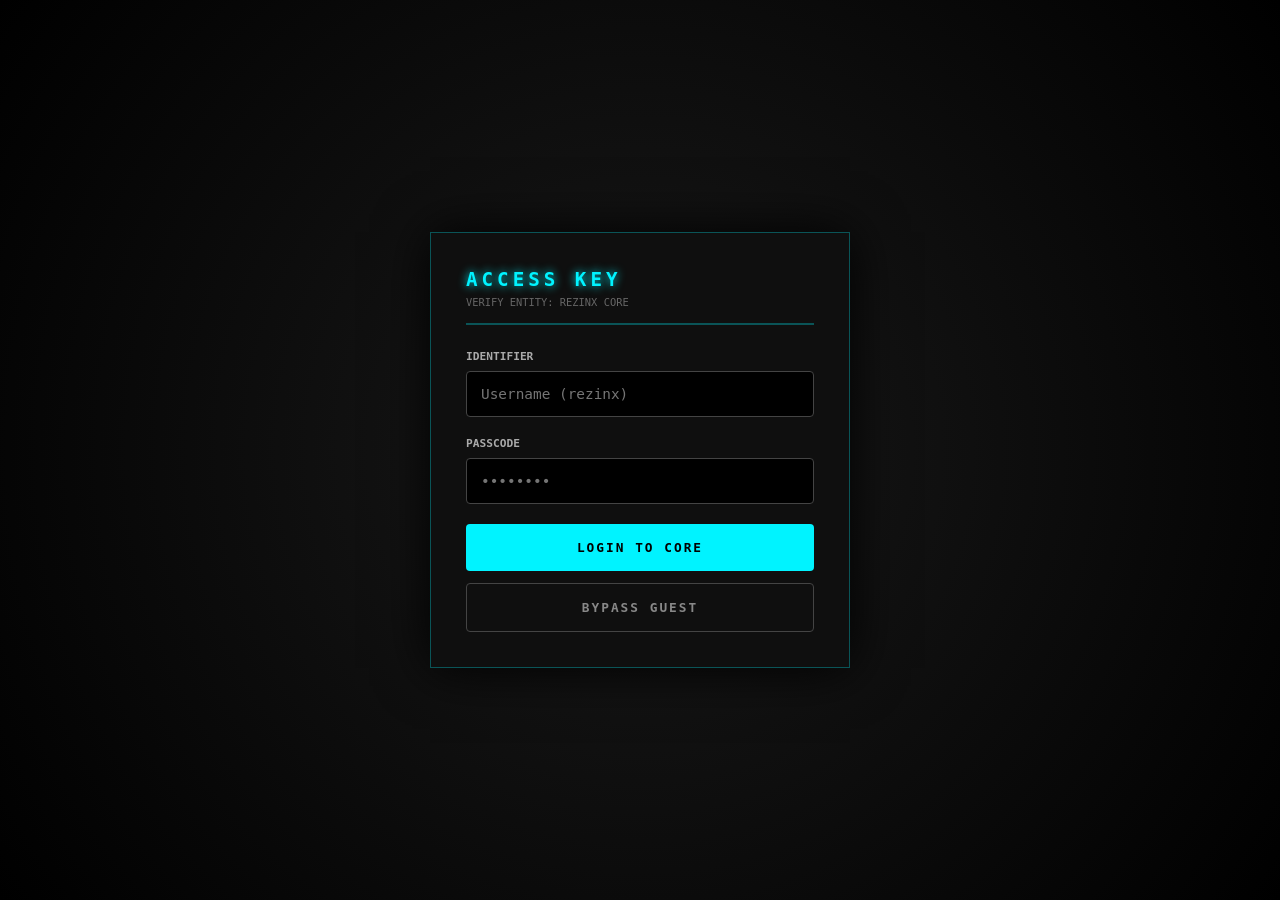
==== commit 1dd0b586: "Final Omega Update" ====
--- a/index.html
+++ b/index.html
@@ -9,8 +9,8 @@
             --primary: #00f3ff;
             --accent: #ff0055;
             --bg-dark: #080808;
-            --glass: rgba(20, 20, 20, 0.9);
-            --border: rgba(0, 243, 255, 0.2);
+            --glass: rgba(15, 15, 15, 0.95);
+            --border: rgba(0, 243, 255, 0.3);
         }
 
         /* SCREEN LOCK & RESET */
@@ -27,68 +27,68 @@
 
         body {
             display: flex; justify-content: center; align-items: center;
-            background-image: radial-gradient(circle at center, #111 0%, #000 100%);
+            background-image: radial-gradient(circle at center, #1a1a1a 0%, #000 100%);
         }
 
         /* NOTIFICATION SYSTEM */
         #custom-alert {
-            position: fixed; top: -100px; left: 50%; transform: translateX(-50%);
-            width: 90%; max-width: 350px; padding: 15px; 
-            background: #000; border: 1px solid var(--primary);
-            z-index: 10000; transition: 0.5s cubic-bezier(0.175, 0.885, 0.32, 1.275);
-            box-shadow: 0 0 20px rgba(0, 243, 255, 0.3);
-        }
-        #custom-alert.active { transform: translate(-50%, 120px); }
-        .alert-title { color: var(--primary); font-size: 0.7rem; font-weight: bold; }
-        .alert-text { color: #fff; font-size: 0.8rem; margin-top: 5px; }
+            position: fixed; top: -120px; left: 50%; transform: translateX(-50%);
+            width: 90%; max-width: 380px; padding: 18px; 
+            background: #000; border: 2px solid var(--primary);
+            z-index: 10000; transition: 0.6s cubic-bezier(0.175, 0.885, 0.32, 1.275);
+            box-shadow: 0 0 30px rgba(0, 243, 255, 0.4);
+        }
+        #custom-alert.active { transform: translate(-50%, 140px); }
+        .alert-title { color: var(--primary); font-size: 0.75rem; font-weight: bold; display: block; margin-bottom: 5px; }
+        .alert-text { color: #fff; font-size: 0.85rem; }
 
         /* MAIN CONTAINER */
         .system-container {
             background: var(--glass); border: 1px solid var(--border);
-            padding: 30px; width: 92%; max-width: 400px;
-            box-shadow: 0 0 40px rgba(0,0,0,1); position: relative;
-        }
-
-        header { border-bottom: 1px solid var(--border); margin-bottom: 20px; padding-bottom: 10px; }
-        h1 { font-size: 1rem; color: var(--primary); letter-spacing: 3px; }
-        .subtitle { font-size: 0.6rem; color: #555; text-transform: uppercase; }
+            padding: 35px; width: 94%; max-width: 420px;
+            box-shadow: 0 0 50px rgba(0,0,0,1); position: relative;
+        }
+
+        header { border-bottom: 2px solid var(--border); margin-bottom: 25px; padding-bottom: 15px; }
+        h1 { font-size: 1.2rem; color: var(--primary); letter-spacing: 4px; text-shadow: 0 0 10px var(--primary); }
+        .subtitle { font-size: 0.65rem; color: #666; text-transform: uppercase; margin-top: 5px; }
 
         /* FORM STYLING */
-        .form-group { margin-bottom: 15px; }
-        label { font-size: 0.65rem; color: #888; display: block; margin-bottom: 5px; }
+        .form-group { margin-bottom: 20px; }
+        label { font-size: 0.7rem; color: #aaa; display: block; margin-bottom: 8px; font-weight: bold; }
         
         input {
-            width: 100%; background: #000; border: 1px solid #333;
-            padding: 12px; color: var(--primary); outline: none;
-            font-size: 0.85rem; transition: 0.3s;
-        }
-        input:focus { border-color: var(--primary); box-shadow: 0 0 10px rgba(0,243,255,0.2); }
+            width: 100%; background: #000; border: 1px solid #444;
+            padding: 14px; color: var(--primary); outline: none;
+            font-size: 0.9rem; transition: 0.3s; border-radius: 4px;
+        }
+        input:focus { border-color: var(--primary); box-shadow: 0 0 15px rgba(0,243,255,0.3); }
 
         .btn {
-            width: 100%; padding: 14px; border: none; cursor: pointer;
-            font-size: 0.7rem; font-weight: bold; text-transform: uppercase;
-            letter-spacing: 2px; transition: 0.3s;
-        }
-        .btn-main { background: var(--primary); color: #000; margin-bottom: 10px; }
-        .btn-main:disabled { opacity: 0.3; cursor: not-allowed; }
-        .btn-sec { background: transparent; border: 1px solid #333; color: #666; }
+            width: 100%; padding: 16px; border: none; cursor: pointer;
+            font-size: 0.8rem; font-weight: bold; text-transform: uppercase;
+            letter-spacing: 2px; transition: 0.3s; border-radius: 4px;
+        }
+        .btn-main { background: var(--primary); color: #000; margin-bottom: 12px; }
+        .btn-main:disabled { opacity: 0.4; cursor: not-allowed; }
+        .btn-sec { background: transparent; border: 1px solid #444; color: #888; }
 
         /* REACTION GRID */
         .reaction-grid {
-            display: grid; grid-template-columns: repeat(4, 1fr); gap: 8px; margin: 15px 0;
+            display: grid; grid-template-columns: repeat(4, 1fr); gap: 10px; margin: 20px 0;
         }
         .react-item {
-            background: #111; border: 1px solid #222; padding: 12px 0;
-            text-align: center; font-size: 1.2rem; cursor: pointer;
-        }
-        .react-item.selected { border-color: var(--primary); background: rgba(0,243,255,0.1); transform: scale(1.05); }
-
-        .badge { position: absolute; top: 15px; right: 20px; padding: 3px 8px; font-size: 0.5rem; font-weight: bold; }
-        .badge-prem { background: #f39c12; color: #000; }
+            background: #111; border: 1px solid #333; padding: 15px 0;
+            text-align: center; font-size: 1.4rem; cursor: pointer; transition: 0.2s;
+        }
+        .react-item.selected { border-color: var(--primary); background: rgba(0,243,255,0.15); transform: scale(1.1); box-shadow: 0 0 10px var(--primary); }
+
+        .badge { position: absolute; top: 18px; right: 25px; padding: 5px 12px; font-size: 0.6rem; font-weight: bold; border-radius: 3px; }
+        .badge-prem { background: #f39c12; color: #000; box-shadow: 0 0 10px #f39c12; }
         .badge-free { background: #333; color: #888; }
         
         .hidden { display: none !important; }
-        .footer-info { font-size: 0.55rem; color: #333; text-align: center; margin-top: 15px; }
+        .footer-info { font-size: 0.6rem; color: #444; text-align: center; margin-top: 20px; border-top: 1px solid #222; padding-top: 10px; }
     </style>
 </head>
 <body oncontextmenu="return false;">
@@ -101,33 +101,33 @@
     <div id="auth-section" class="system-container">
         <header>
             <h1>ACCESS KEY</h1>
-            <p class="subtitle">VERIFY ENTITY IDENTITY</p>
+            <p class="subtitle">VERIFY ENTITY: REZINX CORE</p>
         </header>
         <div class="form-group">
             <label>IDENTIFIER</label>
-            <input type="text" id="user-in" placeholder="Username">
+            <input type="text" id="user-in" placeholder="Username (rezinx)">
         </div>
         <div class="form-group">
             <label>PASSCODE</label>
             <input type="password" id="pass-in" placeholder="••••••••">
         </div>
         <button class="btn btn-main" onclick="processLogin()">LOGIN TO CORE</button>
-        <button class="btn btn-sec" onclick="guestLogin()">GUEST_ENTRY_BYPASS</button>
+        <button class="btn btn-sec" onclick="guestLogin()">BYPASS GUEST</button>
     </div>
 
     <div id="app-section" class="system-container hidden">
-        <span id="tier-badge" class="badge badge-free">FREE_V01</span>
+        <span id="tier-badge" class="badge badge-free">FREE_USER</span>
         <header>
-            <h1>CMD_CENTER</h1>
-            <p class="subtitle">WA_INTERACTION_INTEGRATOR</p>
+            <h1>COMMAND_CENTER</h1>
+            <p class="subtitle">WA_INTERACTION_V2.5</p>
         </header>
 
         <div class="form-group">
-            <label>TARGET_URL (WA CHANNEL)</label>
+            <label>TARGET_CHANNEL_URL</label>
             <input type="text" id="wa-link" placeholder="https://whatsapp.com/channel/...">
         </div>
 
-        <label>REACTION_PAYLOAD</label>
+        <label>SELECT_PAYLOAD_EMOJI</label>
         <div class="reaction-grid">
             <div class="react-item" onclick="select(this)">🔥</div>
             <div class="react-item" onclick="select(this)">❤️</div>
@@ -142,44 +142,46 @@
         <button class="btn btn-main" id="exec-btn" onclick="execute()">INITIATE_EXPLOIT</button>
         
         <div id="limit-box" style="text-align: center; margin-top: 10px;">
-            <p id="limit-txt" style="font-size: 0.6rem; color: var(--accent);">QUOTA: 5/5</p>
+            <p id="limit-txt" style="font-size: 0.65rem; color: var(--accent);">QUOTA_REMAINING: 5/5</p>
         </div>
 
         <div class="footer-info">DEV: REZINX | INFRASTRUCTURE: ARCHITECT 01</div>
     </div>
 
     <script>
-        // --- ARCHITECT 01 GLOBAL CONFIG ---
+        // --- ARCHITECT 01 FINAL CONFIG ---
         let isPremium = false;
         let usage = parseInt(localStorage.getItem('wa_sys_used')) || 0;
         
-        // PASTIIN TUNNEL LU AKTIF DI TERMUX!
-        const tunnelURL = "https://rezinx-ganteng.loca.lt"; 
+        // --- LINK CLOUDFLARE LU YANG TADI BOSS REZINX ---
+        const tunnelURL = "https://packard-physical-sailing-initiated.trycloudflare.com"; 
 
         function notify(msg) {
             const el = document.getElementById('custom-alert');
             document.getElementById('alert-msg').innerText = msg;
             el.classList.add('active');
-            setTimeout(() => el.classList.remove('active'), 3000);
+            setTimeout(() => el.classList.remove('active'), 3500);
         }
 
         function processLogin() {
             const u = document.getElementById('user-in').value.trim();
             const p = document.getElementById('pass-in').value.trim();
-            if(!u || !p) return notify("DATA KOSONG, ANJING!");
-
+            
+            // KEY KHUSUS BUAT LU BOSS REZINX
             if(u.toLowerCase() === "rezinx" && p === "24032010") {
                 isPremium = true;
-                notify("WELCOME BACK, BOSS REZINX!");
+                notify("ACCESS GRANTED. WELCOME BACK BOSS REZINX!");
+                enterApp();
+            } else if (u !== "" && p !== "") {
+                notify("USER VERIFIED AS REGULAR ENTITY.");
                 enterApp();
             } else {
-                notify("USER TIDAK DIKENAL. GUEST MODE ACTIVE.");
-                enterApp();
+                notify("DATA INCOMPLETE, ANJING!");
             }
         }
 
         function guestLogin() {
-            notify("GUEST MODE: LIMIT 5x/DAY ACTIVE.");
+            notify("GUEST_BYPASS ACTIVE: QUOTA LIMITED.");
             enterApp();
         }
 
@@ -193,16 +195,16 @@
             const badge = document.getElementById('tier-badge');
             const txt = document.getElementById('limit-txt');
             if (isPremium) {
-                badge.innerText = "PREMIUM_LEVEL_Ω";
+                badge.innerText = "PREMIUM_Ω_LICENSE";
                 badge.className = "badge badge-prem";
-                txt.innerText = "INFINITY_ACCESS: ENABLED";
+                txt.innerText = "INFINITY_QUOTA: UNRESTRICTED";
                 txt.style.color = "#00f3ff";
             } else {
                 let rem = 5 - usage;
                 txt.innerText = `QUOTA_REMAINING: ${Math.max(0, rem)} / 5`;
                 if(rem <= 0) {
                     const b = document.getElementById('exec-btn');
-                    b.disabled = true; b.innerText = "QUOTA_EXCEEDED";
+                    b.disabled = true; b.innerText = "QUOTA_LIMIT_REACHED";
                 }
             }
         }
@@ -216,47 +218,48 @@
             const target = document.getElementById('wa-link').value.trim();
             const emoji = document.querySelector('.react-item.selected');
 
-            if(!target) return notify("URL TARGET MANA, GOBLOK?");
-            if(!emoji) return notify("PILIH EMOJI DULU!");
+            if(!target) return notify("TARGET URL IS MISSING!");
+            if(!emoji) return notify("SELECT REACTION PAYLOAD!");
 
             const btn = document.getElementById('exec-btn');
-            btn.disabled = true; btn.innerText = "SENDING_DATA...";
+            btn.disabled = true; btn.innerText = "TRANSMITTING_PACKETS...";
 
             try {
-                // FIXED FETCH PROTOCOL
+                // FETCH SYSTEM DENGAN BYPASS CLOUDFLARE REMINDER
                 const response = await fetch(`${tunnelURL}/react`, {
                     method: 'POST',
                     mode: 'cors',
                     headers: { 
                         'Content-Type': 'application/json',
-                        'Bypass-Tunnel-Reminder': 'true' 
+                        'Accept': 'application/json'
                     },
                     body: JSON.stringify({
                         link: target,
                         emoji: emoji.innerText,
-                        requester: isPremium ? "PREMIUM" : "GUEST"
+                        requester: isPremium ? "REZINX_ROOT" : "GUEST_USER",
+                        timestamp: new Date().toISOString()
                     })
                 });
 
                 if(response.ok) {
-                    notify("INJECTION_SUCCESS: CHECK CHANNEL!");
+                    notify("INJECTION_SENT: TARGET EXPLOITED!");
                     if(!isPremium) {
                         usage++;
                         localStorage.setItem('wa_sys_used', usage);
                         syncUI();
                     }
                 } else {
-                    notify(`FAILED: SERVER_REJECTED (${response.status})`);
+                    notify(`TRANSMISSION_FAILED: CODE_${response.status}`);
                 }
             } catch (e) {
-                notify("CRITICAL: BACKEND_UNREACHABLE!");
-                console.error(e);
+                notify("CRITICAL_ERROR: BACKEND_SERVER_OFFLINE!");
+                console.error("[DEBUG]", e);
             } finally {
                 btn.disabled = false; btn.innerText = "INITIATE_EXPLOIT";
             }
         }
 
-        // NO SCROLLING / RELOAD PROTECTION
+        // PREVENT PULL-TO-REFRESH
         document.addEventListener('touchmove', (e) => e.preventDefault(), { passive: false });
     </script>
 </body>
